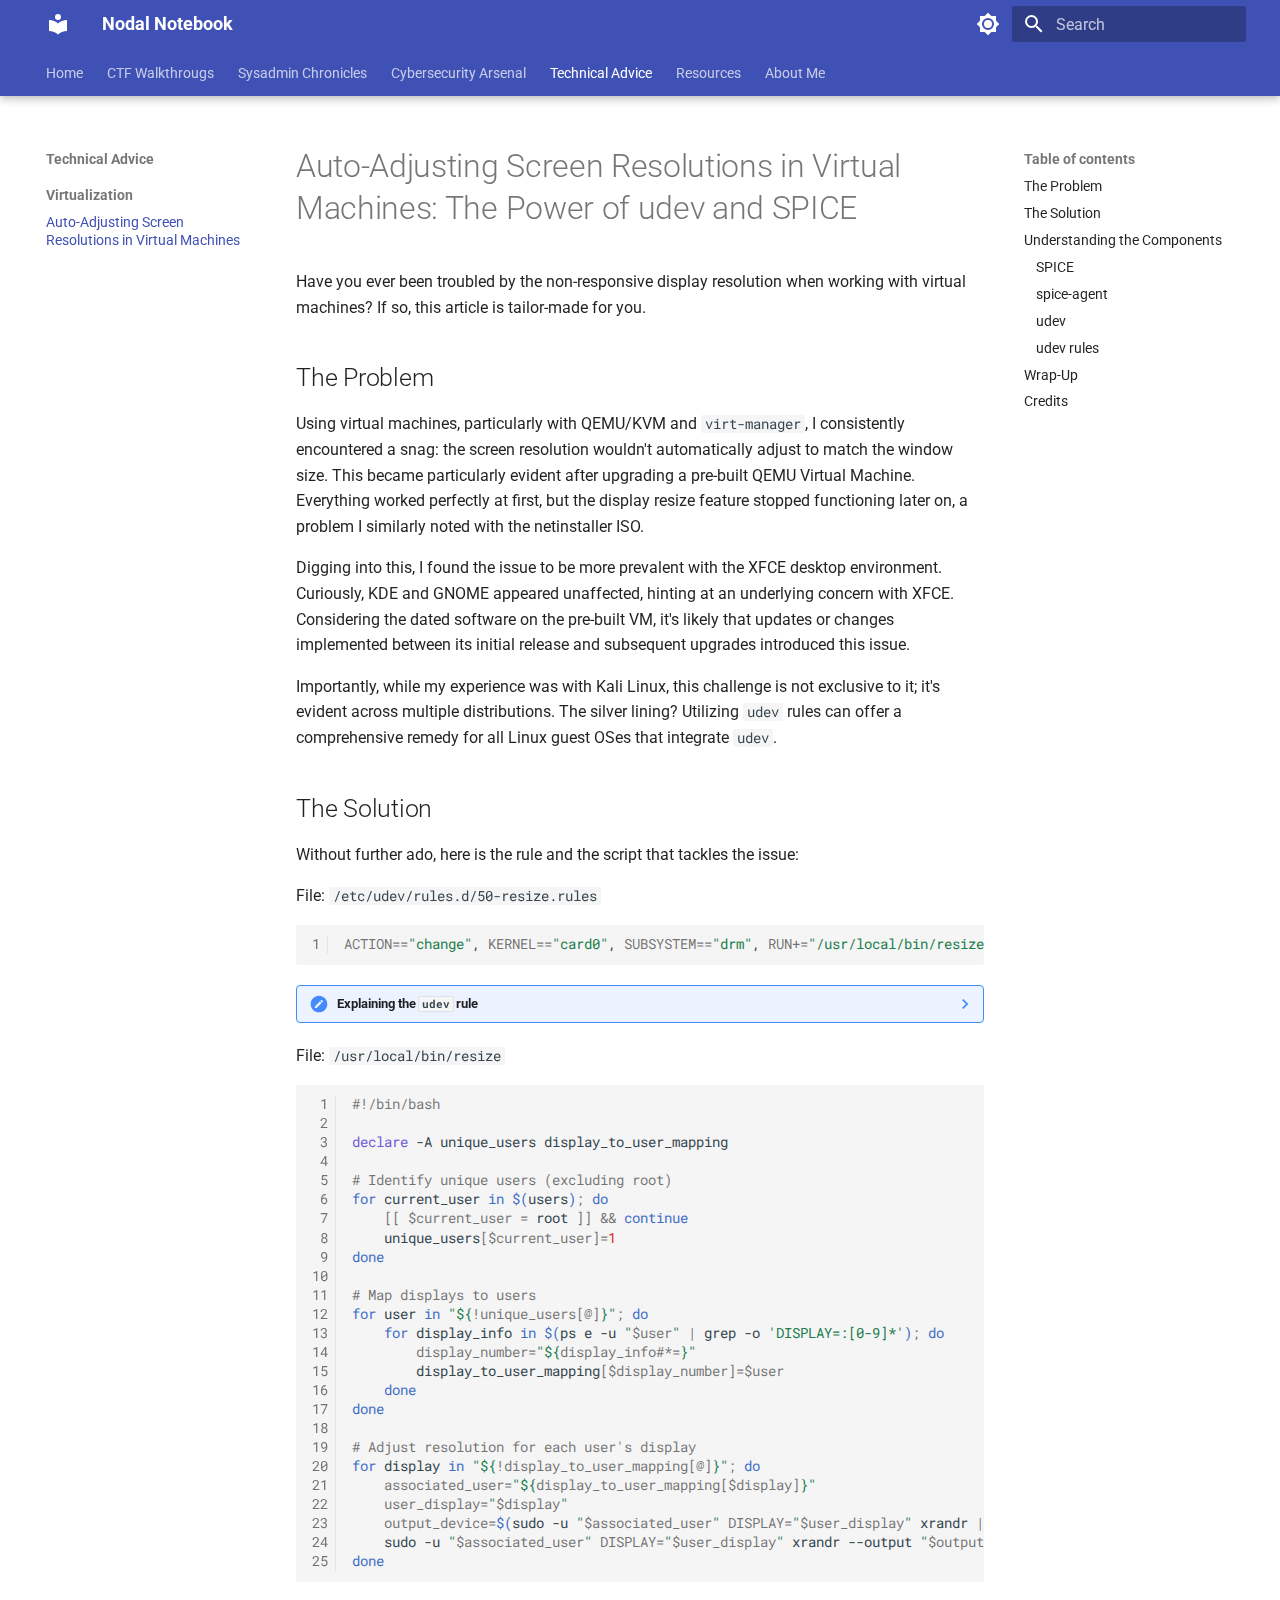
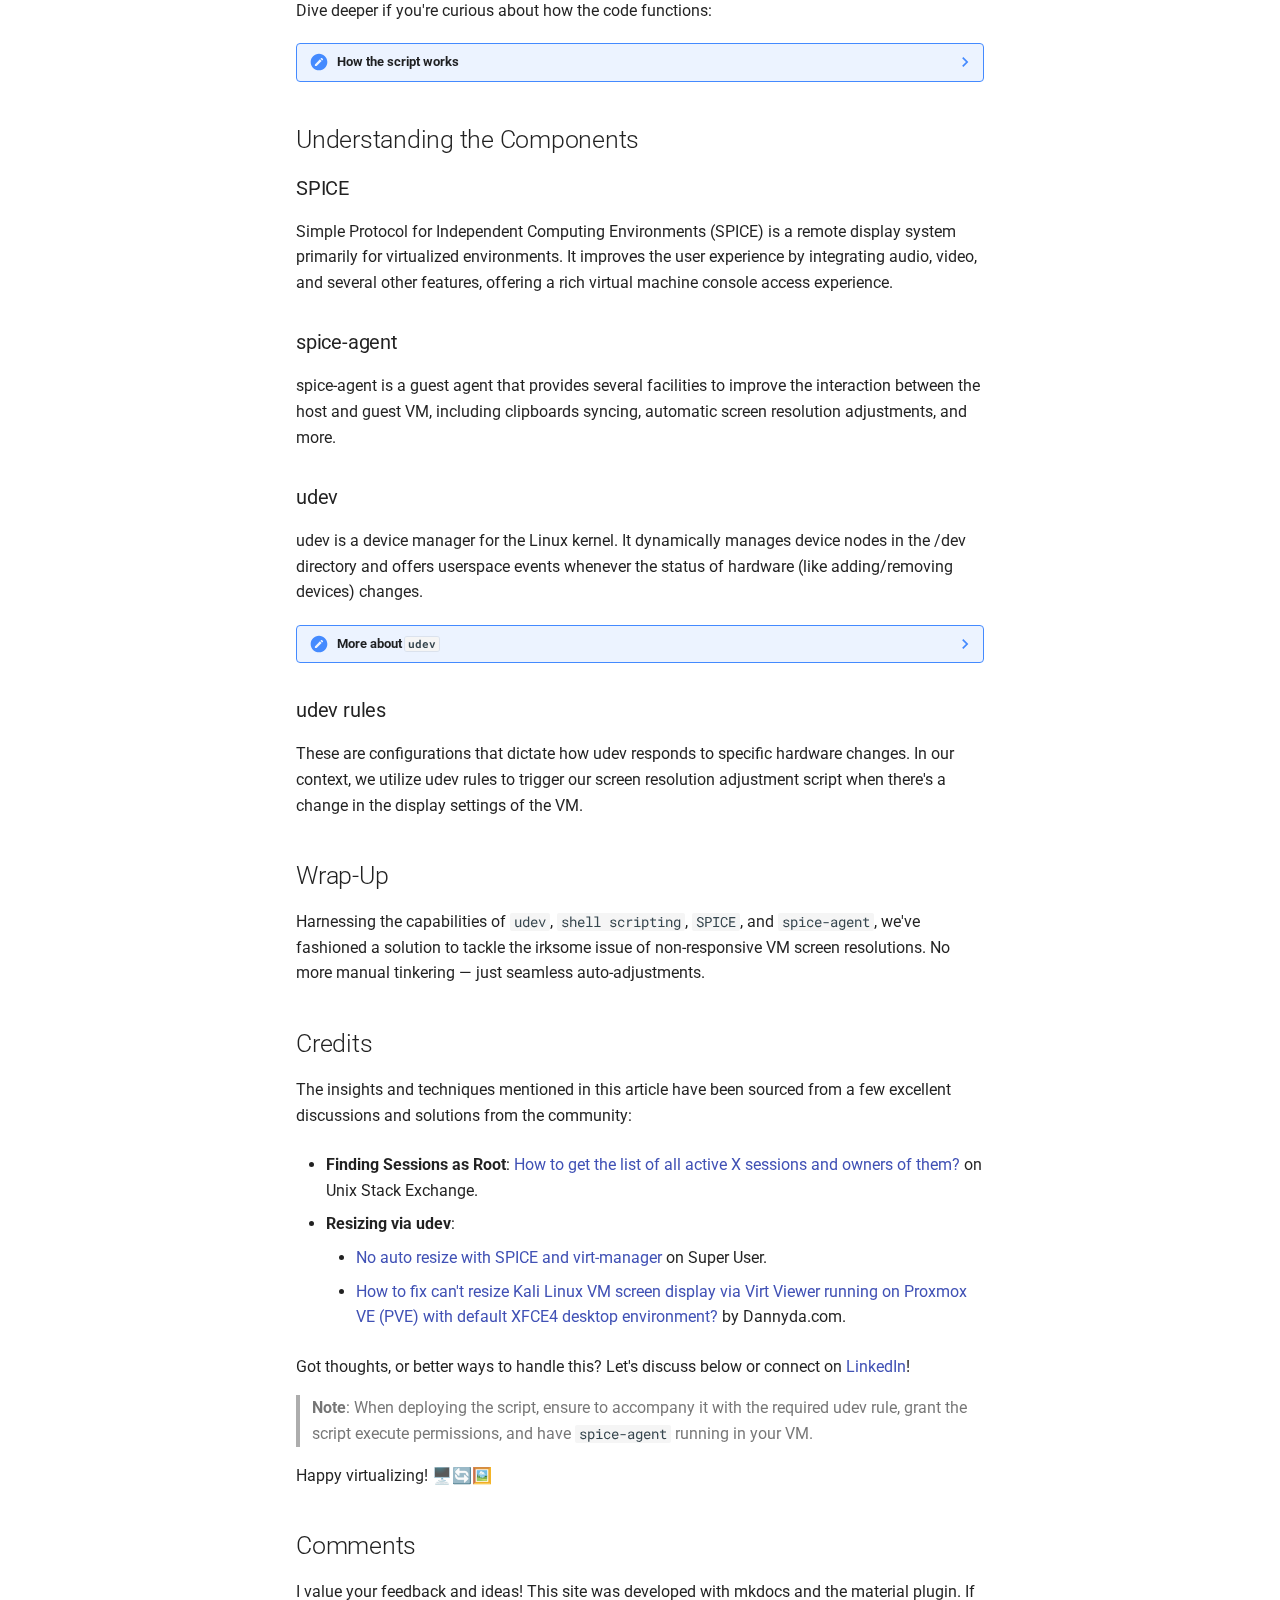
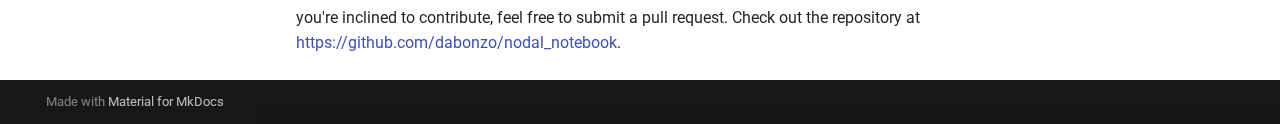
==== technical_advice/auto-adjusting-screen-resolutions-kvm-qemu-udev-spice/index.html @ 7871f683 "Deployed 2d970f9 with MkDocs version: 1.5.2" ====
<!doctype html>
<html lang="en" class="no-js">
  <head>
    
      <meta charset="utf-8">
      <meta name="viewport" content="width=device-width,initial-scale=1">
      
      
      
        <link rel="canonical" href="http://NodalNotebook.aria-network.com/technical_advice/auto-adjusting-screen-resolutions-kvm-qemu-udev-spice/">
      
      
        <link rel="prev" href="../../cybersecurity_arsenal/">
      
      
        <link rel="next" href="../../resources/">
      
      
      <link rel="icon" href="../../assets/images/favicon.png">
      <meta name="generator" content="mkdocs-1.5.2, mkdocs-material-9.3.1">
    
    
      
        <title>Auto-Adjusting Screen Resolutions in Virtual Machines - Nodal Notebook</title>
      
    
    
      <link rel="stylesheet" href="../../assets/stylesheets/main.046329b4.min.css">
      
        
        <link rel="stylesheet" href="../../assets/stylesheets/palette.85d0ee34.min.css">
      
      


    
    
      
    
    
      
        
        
        <link rel="preconnect" href="https://fonts.gstatic.com" crossorigin>
        <link rel="stylesheet" href="https://fonts.googleapis.com/css?family=Roboto:300,300i,400,400i,700,700i%7CRoboto+Mono:400,400i,700,700i&display=fallback">
        <style>:root{--md-text-font:"Roboto";--md-code-font:"Roboto Mono"}</style>
      
    
    
      <link rel="stylesheet" href="../../stylesheets/extra.css">
    
    <script>__md_scope=new URL("../..",location),__md_hash=e=>[...e].reduce((e,_)=>(e<<5)-e+_.charCodeAt(0),0),__md_get=(e,_=localStorage,t=__md_scope)=>JSON.parse(_.getItem(t.pathname+"."+e)),__md_set=(e,_,t=localStorage,a=__md_scope)=>{try{t.setItem(a.pathname+"."+e,JSON.stringify(_))}catch(e){}}</script>
    
      

    
    
    
  </head>
  
  
    
    
      
    
    
    
    
    <body dir="ltr" data-md-color-scheme="default" data-md-color-primary="indigo" data-md-color-accent="indigo">
  
    
    
      <script>var palette=__md_get("__palette");if(palette&&"object"==typeof palette.color)for(var key of Object.keys(palette.color))document.body.setAttribute("data-md-color-"+key,palette.color[key])</script>
    
    <input class="md-toggle" data-md-toggle="drawer" type="checkbox" id="__drawer" autocomplete="off">
    <input class="md-toggle" data-md-toggle="search" type="checkbox" id="__search" autocomplete="off">
    <label class="md-overlay" for="__drawer"></label>
    <div data-md-component="skip">
      
        
        <a href="#auto-adjusting-screen-resolutions-in-virtual-machines-the-power-of-udev-and-spice" class="md-skip">
          Skip to content
        </a>
      
    </div>
    <div data-md-component="announce">
      
    </div>
    
    
      

  

<header class="md-header md-header--shadow md-header--lifted" data-md-component="header">
  <nav class="md-header__inner md-grid" aria-label="Header">
    <a href="../.." title="Nodal Notebook" class="md-header__button md-logo" aria-label="Nodal Notebook" data-md-component="logo">
      
  
  <svg xmlns="http://www.w3.org/2000/svg" viewBox="0 0 24 24"><path d="M12 8a3 3 0 0 0 3-3 3 3 0 0 0-3-3 3 3 0 0 0-3 3 3 3 0 0 0 3 3m0 3.54C9.64 9.35 6.5 8 3 8v11c3.5 0 6.64 1.35 9 3.54 2.36-2.19 5.5-3.54 9-3.54V8c-3.5 0-6.64 1.35-9 3.54Z"/></svg>

    </a>
    <label class="md-header__button md-icon" for="__drawer">
      
      <svg xmlns="http://www.w3.org/2000/svg" viewBox="0 0 24 24"><path d="M3 6h18v2H3V6m0 5h18v2H3v-2m0 5h18v2H3v-2Z"/></svg>
    </label>
    <div class="md-header__title" data-md-component="header-title">
      <div class="md-header__ellipsis">
        <div class="md-header__topic">
          <span class="md-ellipsis">
            Nodal Notebook
          </span>
        </div>
        <div class="md-header__topic" data-md-component="header-topic">
          <span class="md-ellipsis">
            
              Auto-Adjusting Screen Resolutions in Virtual Machines
            
          </span>
        </div>
      </div>
    </div>
    
      
        <form class="md-header__option" data-md-component="palette">
  
    
    
    
    <input class="md-option" data-md-color-media="(prefers-color-scheme: light)" data-md-color-scheme="default" data-md-color-primary="indigo" data-md-color-accent="indigo"  aria-label="Switch to dark mode"  type="radio" name="__palette" id="__palette_1">
    
      <label class="md-header__button md-icon" title="Switch to dark mode" for="__palette_2" hidden>
        <svg xmlns="http://www.w3.org/2000/svg" viewBox="0 0 24 24"><path d="M12 8a4 4 0 0 0-4 4 4 4 0 0 0 4 4 4 4 0 0 0 4-4 4 4 0 0 0-4-4m0 10a6 6 0 0 1-6-6 6 6 0 0 1 6-6 6 6 0 0 1 6 6 6 6 0 0 1-6 6m8-9.31V4h-4.69L12 .69 8.69 4H4v4.69L.69 12 4 15.31V20h4.69L12 23.31 15.31 20H20v-4.69L23.31 12 20 8.69Z"/></svg>
      </label>
    
  
    
    
    
    <input class="md-option" data-md-color-media="(prefers-color-scheme: dark)" data-md-color-scheme="slate" data-md-color-primary="blue-grey" data-md-color-accent="indigo"  aria-label="Switch to light mode"  type="radio" name="__palette" id="__palette_2">
    
      <label class="md-header__button md-icon" title="Switch to light mode" for="__palette_1" hidden>
        <svg xmlns="http://www.w3.org/2000/svg" viewBox="0 0 24 24"><path d="M12 18c-.89 0-1.74-.2-2.5-.55C11.56 16.5 13 14.42 13 12c0-2.42-1.44-4.5-3.5-5.45C10.26 6.2 11.11 6 12 6a6 6 0 0 1 6 6 6 6 0 0 1-6 6m8-9.31V4h-4.69L12 .69 8.69 4H4v4.69L.69 12 4 15.31V20h4.69L12 23.31 15.31 20H20v-4.69L23.31 12 20 8.69Z"/></svg>
      </label>
    
  
</form>
      
    
    
    
      <label class="md-header__button md-icon" for="__search">
        
        <svg xmlns="http://www.w3.org/2000/svg" viewBox="0 0 24 24"><path d="M9.5 3A6.5 6.5 0 0 1 16 9.5c0 1.61-.59 3.09-1.56 4.23l.27.27h.79l5 5-1.5 1.5-5-5v-.79l-.27-.27A6.516 6.516 0 0 1 9.5 16 6.5 6.5 0 0 1 3 9.5 6.5 6.5 0 0 1 9.5 3m0 2C7 5 5 7 5 9.5S7 14 9.5 14 14 12 14 9.5 12 5 9.5 5Z"/></svg>
      </label>
      <div class="md-search" data-md-component="search" role="dialog">
  <label class="md-search__overlay" for="__search"></label>
  <div class="md-search__inner" role="search">
    <form class="md-search__form" name="search">
      <input type="text" class="md-search__input" name="query" aria-label="Search" placeholder="Search" autocapitalize="off" autocorrect="off" autocomplete="off" spellcheck="false" data-md-component="search-query" required>
      <label class="md-search__icon md-icon" for="__search">
        
        <svg xmlns="http://www.w3.org/2000/svg" viewBox="0 0 24 24"><path d="M9.5 3A6.5 6.5 0 0 1 16 9.5c0 1.61-.59 3.09-1.56 4.23l.27.27h.79l5 5-1.5 1.5-5-5v-.79l-.27-.27A6.516 6.516 0 0 1 9.5 16 6.5 6.5 0 0 1 3 9.5 6.5 6.5 0 0 1 9.5 3m0 2C7 5 5 7 5 9.5S7 14 9.5 14 14 12 14 9.5 12 5 9.5 5Z"/></svg>
        
        <svg xmlns="http://www.w3.org/2000/svg" viewBox="0 0 24 24"><path d="M20 11v2H8l5.5 5.5-1.42 1.42L4.16 12l7.92-7.92L13.5 5.5 8 11h12Z"/></svg>
      </label>
      <nav class="md-search__options" aria-label="Search">
        
        <button type="reset" class="md-search__icon md-icon" title="Clear" aria-label="Clear" tabindex="-1">
          
          <svg xmlns="http://www.w3.org/2000/svg" viewBox="0 0 24 24"><path d="M19 6.41 17.59 5 12 10.59 6.41 5 5 6.41 10.59 12 5 17.59 6.41 19 12 13.41 17.59 19 19 17.59 13.41 12 19 6.41Z"/></svg>
        </button>
      </nav>
      
        <div class="md-search__suggest" data-md-component="search-suggest"></div>
      
    </form>
    <div class="md-search__output">
      <div class="md-search__scrollwrap" data-md-scrollfix>
        <div class="md-search-result" data-md-component="search-result">
          <div class="md-search-result__meta">
            Initializing search
          </div>
          <ol class="md-search-result__list" role="presentation"></ol>
        </div>
      </div>
    </div>
  </div>
</div>
    
    
  </nav>
  
    
      
<nav class="md-tabs" aria-label="Tabs" data-md-component="tabs">
  <div class="md-grid">
    <ul class="md-tabs__list">
      
        
  
  
  
    <li class="md-tabs__item">
      <a href="../.." class="md-tabs__link">
        
  
    
  
  Home

      </a>
    </li>
  

      
        
  
  
  
    <li class="md-tabs__item">
      <a href="../../ctf_walkthroughs/" class="md-tabs__link">
        
  
    
  
  CTF Walkthrougs

      </a>
    </li>
  

      
        
  
  
  
    <li class="md-tabs__item">
      <a href="../../sysadmin_chronicles/" class="md-tabs__link">
        
  
    
  
  Sysadmin Chronicles

      </a>
    </li>
  

      
        
  
  
  
    <li class="md-tabs__item">
      <a href="../../cybersecurity_arsenal/" class="md-tabs__link">
        
  
    
  
  Cybersecurity Arsenal

      </a>
    </li>
  

      
        
  
  
    
  
  
    
    
      
  
  
    
  
  
    
    
      <li class="md-tabs__item md-tabs__item--active">
        <a href="./" class="md-tabs__link">
          
  
  Technical Advice

        </a>
      </li>
    
  

    
  

      
        
  
  
  
    <li class="md-tabs__item">
      <a href="../../resources/" class="md-tabs__link">
        
  
    
  
  Resources

      </a>
    </li>
  

      
        
  
  
  
    <li class="md-tabs__item">
      <a href="../../about_me/" class="md-tabs__link">
        
  
    
  
  About Me

      </a>
    </li>
  

      
    </ul>
  </div>
</nav>
    
  
</header>
    
    <div class="md-container" data-md-component="container">
      
      
        
      
      <main class="md-main" data-md-component="main">
        <div class="md-main__inner md-grid">
          
            
              
              <div class="md-sidebar md-sidebar--primary" data-md-component="sidebar" data-md-type="navigation" >
                <div class="md-sidebar__scrollwrap">
                  <div class="md-sidebar__inner">
                    


  


<nav class="md-nav md-nav--primary md-nav--lifted" aria-label="Navigation" data-md-level="0">
  <label class="md-nav__title" for="__drawer">
    <a href="../.." title="Nodal Notebook" class="md-nav__button md-logo" aria-label="Nodal Notebook" data-md-component="logo">
      
  
  <svg xmlns="http://www.w3.org/2000/svg" viewBox="0 0 24 24"><path d="M12 8a3 3 0 0 0 3-3 3 3 0 0 0-3-3 3 3 0 0 0-3 3 3 3 0 0 0 3 3m0 3.54C9.64 9.35 6.5 8 3 8v11c3.5 0 6.64 1.35 9 3.54 2.36-2.19 5.5-3.54 9-3.54V8c-3.5 0-6.64 1.35-9 3.54Z"/></svg>

    </a>
    Nodal Notebook
  </label>
  
  <ul class="md-nav__list" data-md-scrollfix>
    
      
      
  
  
  
    <li class="md-nav__item">
      <a href="../.." class="md-nav__link">
        
  
  <span class="md-ellipsis">
    Home
  </span>
  

      </a>
    </li>
  

    
      
      
  
  
  
    <li class="md-nav__item">
      <a href="../../ctf_walkthroughs/" class="md-nav__link">
        
  
  <span class="md-ellipsis">
    CTF Walkthrougs
  </span>
  

      </a>
    </li>
  

    
      
      
  
  
  
    <li class="md-nav__item">
      <a href="../../sysadmin_chronicles/" class="md-nav__link">
        
  
  <span class="md-ellipsis">
    Sysadmin Chronicles
  </span>
  

      </a>
    </li>
  

    
      
      
  
  
  
    <li class="md-nav__item">
      <a href="../../cybersecurity_arsenal/" class="md-nav__link">
        
  
  <span class="md-ellipsis">
    Cybersecurity Arsenal
  </span>
  

      </a>
    </li>
  

    
      
      
  
  
    
  
  
    
    
    
    <li class="md-nav__item md-nav__item--active md-nav__item--nested">
      
        
        
        
        
        <input class="md-nav__toggle md-toggle " type="checkbox" id="__nav_5" checked>
        
          <label class="md-nav__link" for="__nav_5" id="__nav_5_label" tabindex="0">
            
  
  <span class="md-ellipsis">
    Technical Advice
  </span>
  

            <span class="md-nav__icon md-icon"></span>
          </label>
        
        <nav class="md-nav" data-md-level="1" aria-labelledby="__nav_5_label" aria-expanded="true">
          <label class="md-nav__title" for="__nav_5">
            <span class="md-nav__icon md-icon"></span>
            Technical Advice
          </label>
          <ul class="md-nav__list" data-md-scrollfix>
            
              
                
  
  
    
  
  
    
    
    
      
    
    <li class="md-nav__item md-nav__item--active md-nav__item--section md-nav__item--nested">
      
        
        
        
        
        <input class="md-nav__toggle md-toggle " type="checkbox" id="__nav_5_1" checked>
        
          <label class="md-nav__link" for="__nav_5_1" id="__nav_5_1_label" tabindex="0">
            
  
  <span class="md-ellipsis">
    Virtualization
  </span>
  

            <span class="md-nav__icon md-icon"></span>
          </label>
        
        <nav class="md-nav" data-md-level="2" aria-labelledby="__nav_5_1_label" aria-expanded="true">
          <label class="md-nav__title" for="__nav_5_1">
            <span class="md-nav__icon md-icon"></span>
            Virtualization
          </label>
          <ul class="md-nav__list" data-md-scrollfix>
            
              
                
  
  
    
  
  
    <li class="md-nav__item md-nav__item--active">
      
      <input class="md-nav__toggle md-toggle" type="checkbox" id="__toc">
      
      
        
      
      
        <label class="md-nav__link md-nav__link--active" for="__toc">
          
  
  <span class="md-ellipsis">
    Auto-Adjusting Screen Resolutions in Virtual Machines
  </span>
  

          <span class="md-nav__icon md-icon"></span>
        </label>
      
      <a href="./" class="md-nav__link md-nav__link--active">
        
  
  <span class="md-ellipsis">
    Auto-Adjusting Screen Resolutions in Virtual Machines
  </span>
  

      </a>
      
        

<nav class="md-nav md-nav--secondary" aria-label="Table of contents">
  
  
  
    
  
  
    <label class="md-nav__title" for="__toc">
      <span class="md-nav__icon md-icon"></span>
      Table of contents
    </label>
    <ul class="md-nav__list" data-md-component="toc" data-md-scrollfix>
      
        <li class="md-nav__item">
  <a href="#the-problem" class="md-nav__link">
    The Problem
  </a>
  
</li>
      
        <li class="md-nav__item">
  <a href="#the-solution" class="md-nav__link">
    The Solution
  </a>
  
</li>
      
        <li class="md-nav__item">
  <a href="#understanding-the-components" class="md-nav__link">
    Understanding the Components
  </a>
  
    <nav class="md-nav" aria-label="Understanding the Components">
      <ul class="md-nav__list">
        
          <li class="md-nav__item">
  <a href="#spice" class="md-nav__link">
    SPICE
  </a>
  
</li>
        
          <li class="md-nav__item">
  <a href="#spice-agent" class="md-nav__link">
    spice-agent
  </a>
  
</li>
        
          <li class="md-nav__item">
  <a href="#udev" class="md-nav__link">
    udev
  </a>
  
</li>
        
          <li class="md-nav__item">
  <a href="#udev-rules" class="md-nav__link">
    udev rules
  </a>
  
</li>
        
      </ul>
    </nav>
  
</li>
      
        <li class="md-nav__item">
  <a href="#wrap-up" class="md-nav__link">
    Wrap-Up
  </a>
  
</li>
      
        <li class="md-nav__item">
  <a href="#credits" class="md-nav__link">
    Credits
  </a>
  
</li>
      
    </ul>
  
</nav>
      
    </li>
  

              
            
          </ul>
        </nav>
      
    </li>
  

              
            
          </ul>
        </nav>
      
    </li>
  

    
      
      
  
  
  
    <li class="md-nav__item">
      <a href="../../resources/" class="md-nav__link">
        
  
  <span class="md-ellipsis">
    Resources
  </span>
  

      </a>
    </li>
  

    
      
      
  
  
  
    <li class="md-nav__item">
      <a href="../../about_me/" class="md-nav__link">
        
  
  <span class="md-ellipsis">
    About Me
  </span>
  

      </a>
    </li>
  

    
  </ul>
</nav>
                  </div>
                </div>
              </div>
            
            
              
              <div class="md-sidebar md-sidebar--secondary" data-md-component="sidebar" data-md-type="toc" >
                <div class="md-sidebar__scrollwrap">
                  <div class="md-sidebar__inner">
                    

<nav class="md-nav md-nav--secondary" aria-label="Table of contents">
  
  
  
    
  
  
    <label class="md-nav__title" for="__toc">
      <span class="md-nav__icon md-icon"></span>
      Table of contents
    </label>
    <ul class="md-nav__list" data-md-component="toc" data-md-scrollfix>
      
        <li class="md-nav__item">
  <a href="#the-problem" class="md-nav__link">
    The Problem
  </a>
  
</li>
      
        <li class="md-nav__item">
  <a href="#the-solution" class="md-nav__link">
    The Solution
  </a>
  
</li>
      
        <li class="md-nav__item">
  <a href="#understanding-the-components" class="md-nav__link">
    Understanding the Components
  </a>
  
    <nav class="md-nav" aria-label="Understanding the Components">
      <ul class="md-nav__list">
        
          <li class="md-nav__item">
  <a href="#spice" class="md-nav__link">
    SPICE
  </a>
  
</li>
        
          <li class="md-nav__item">
  <a href="#spice-agent" class="md-nav__link">
    spice-agent
  </a>
  
</li>
        
          <li class="md-nav__item">
  <a href="#udev" class="md-nav__link">
    udev
  </a>
  
</li>
        
          <li class="md-nav__item">
  <a href="#udev-rules" class="md-nav__link">
    udev rules
  </a>
  
</li>
        
      </ul>
    </nav>
  
</li>
      
        <li class="md-nav__item">
  <a href="#wrap-up" class="md-nav__link">
    Wrap-Up
  </a>
  
</li>
      
        <li class="md-nav__item">
  <a href="#credits" class="md-nav__link">
    Credits
  </a>
  
</li>
      
    </ul>
  
</nav>
                  </div>
                </div>
              </div>
            
          
          
            <div class="md-content" data-md-component="content">
              <article class="md-content__inner md-typeset">
                
                  


<h1 id="auto-adjusting-screen-resolutions-in-virtual-machines-the-power-of-udev-and-spice">Auto-Adjusting Screen Resolutions in Virtual Machines: The Power of udev and SPICE</h1>
<p>Have you ever been troubled by the non-responsive display resolution when working with virtual machines? If so, this article is tailor-made for you.</p>
<h2 id="the-problem">The Problem</h2>
<p>Using virtual machines, particularly with QEMU/KVM and <code>virt-manager</code>, I consistently encountered a snag: the screen resolution wouldn't automatically adjust to match the window size. This became particularly evident after upgrading a pre-built QEMU Virtual Machine. Everything worked perfectly at first, but the display resize feature stopped functioning later on, a problem I similarly noted with the netinstaller ISO.</p>
<p>Digging into this, I found the issue to be more prevalent with the XFCE desktop environment. Curiously, KDE and GNOME appeared unaffected, hinting at an underlying concern with XFCE. Considering the dated software on the pre-built VM, it's likely that updates or changes implemented between its initial release and subsequent upgrades introduced this issue.</p>
<p>Importantly, while my experience was with Kali Linux, this challenge is not exclusive to it; it's evident across multiple distributions. The silver lining? Utilizing <code>udev</code> rules can offer a comprehensive remedy for all Linux guest OSes that integrate <code>udev</code>.</p>
<h2 id="the-solution">The Solution</h2>
<p>Without further ado, here is the rule and the script that tackles the issue:</p>
<p>File: <code>/etc/udev/rules.d/50-resize.rules</code></p>
<div class="highlight"><table class="highlighttable"><tr><td class="linenos"><div class="linenodiv"><pre><span></span><span class="normal">1</span></pre></div></td><td class="code"><div><pre><span></span><code><span class="nv">ACTION</span><span class="o">==</span><span class="s2">&quot;change&quot;</span>,<span class="w"> </span><span class="nv">KERNEL</span><span class="o">==</span><span class="s2">&quot;card0&quot;</span>,<span class="w"> </span><span class="nv">SUBSYSTEM</span><span class="o">==</span><span class="s2">&quot;drm&quot;</span>,<span class="w"> </span><span class="nv">RUN</span><span class="o">+=</span><span class="s2">&quot;/usr/local/bin/resize&quot;</span>
</code></pre></div></td></tr></table></div>
<details class="note">
<summary>Explaining the <code>udev</code> rule</summary>
<p>This rule listens for any changes (<code>ACTION=="change"</code>) on the primary graphics card (<code>KERNEL=="card0"</code>) under the <code>drm</code> (Direct Rendering Manager) subsystem. The <code>drm</code> subsystem is responsible for interfacing with GPUs in Linux and handles tasks like rendering graphics and adjusting screen resolutions.</p>
<p>Whenever a change is detected, it triggers (<code>RUN+</code>) our script (<code>/usr/local/bin/resize</code>), which will then adjust the screen resolution of the virtual machine.</p>
</details>
<p>File: <code>/usr/local/bin/resize</code></p>
<div class="highlight"><table class="highlighttable"><tr><td class="linenos"><div class="linenodiv"><pre><span></span><span class="normal"> 1</span>
<span class="normal"> 2</span>
<span class="normal"> 3</span>
<span class="normal"> 4</span>
<span class="normal"> 5</span>
<span class="normal"> 6</span>
<span class="normal"> 7</span>
<span class="normal"> 8</span>
<span class="normal"> 9</span>
<span class="normal">10</span>
<span class="normal">11</span>
<span class="normal">12</span>
<span class="normal">13</span>
<span class="normal">14</span>
<span class="normal">15</span>
<span class="normal">16</span>
<span class="normal">17</span>
<span class="normal">18</span>
<span class="normal">19</span>
<span class="normal">20</span>
<span class="normal">21</span>
<span class="normal">22</span>
<span class="normal">23</span>
<span class="normal">24</span>
<span class="normal">25</span></pre></div></td><td class="code"><div><pre><span></span><code><span class="ch">#!/bin/bash</span>

<span class="nb">declare</span><span class="w"> </span>-A<span class="w"> </span>unique_users<span class="w"> </span>display_to_user_mapping

<span class="c1"># Identify unique users (excluding root)</span>
<span class="k">for</span><span class="w"> </span>current_user<span class="w"> </span><span class="k">in</span><span class="w"> </span><span class="k">$(</span>users<span class="k">)</span><span class="p">;</span><span class="w"> </span><span class="k">do</span>
<span class="w">    </span><span class="o">[[</span><span class="w"> </span><span class="nv">$current_user</span><span class="w"> </span><span class="o">=</span><span class="w"> </span>root<span class="w"> </span><span class="o">]]</span><span class="w"> </span><span class="o">&amp;&amp;</span><span class="w"> </span><span class="k">continue</span>
<span class="w">    </span>unique_users<span class="o">[</span><span class="nv">$current_user</span><span class="o">]=</span><span class="m">1</span>
<span class="k">done</span>

<span class="c1"># Map displays to users</span>
<span class="k">for</span><span class="w"> </span>user<span class="w"> </span><span class="k">in</span><span class="w"> </span><span class="s2">&quot;</span><span class="si">${</span><span class="p">!unique_users[@]</span><span class="si">}</span><span class="s2">&quot;</span><span class="p">;</span><span class="w"> </span><span class="k">do</span>
<span class="w">    </span><span class="k">for</span><span class="w"> </span>display_info<span class="w"> </span><span class="k">in</span><span class="w"> </span><span class="k">$(</span>ps<span class="w"> </span>e<span class="w"> </span>-u<span class="w"> </span><span class="s2">&quot;</span><span class="nv">$user</span><span class="s2">&quot;</span><span class="w"> </span><span class="p">|</span><span class="w"> </span>grep<span class="w"> </span>-o<span class="w"> </span><span class="s1">&#39;DISPLAY=:[0-9]*&#39;</span><span class="k">)</span><span class="p">;</span><span class="w"> </span><span class="k">do</span>
<span class="w">        </span><span class="nv">display_number</span><span class="o">=</span><span class="s2">&quot;</span><span class="si">${</span><span class="nv">display_info</span><span class="p">#*=</span><span class="si">}</span><span class="s2">&quot;</span>
<span class="w">        </span>display_to_user_mapping<span class="o">[</span><span class="nv">$display_number</span><span class="o">]=</span><span class="nv">$user</span>
<span class="w">    </span><span class="k">done</span>
<span class="k">done</span>

<span class="c1"># Adjust resolution for each user&#39;s display</span>
<span class="k">for</span><span class="w"> </span>display<span class="w"> </span><span class="k">in</span><span class="w"> </span><span class="s2">&quot;</span><span class="si">${</span><span class="p">!display_to_user_mapping[@]</span><span class="si">}</span><span class="s2">&quot;</span><span class="p">;</span><span class="w"> </span><span class="k">do</span>
<span class="w">    </span><span class="nv">associated_user</span><span class="o">=</span><span class="s2">&quot;</span><span class="si">${</span><span class="nv">display_to_user_mapping</span><span class="p">[</span><span class="nv">$display</span><span class="p">]</span><span class="si">}</span><span class="s2">&quot;</span>
<span class="w">    </span><span class="nv">user_display</span><span class="o">=</span><span class="s2">&quot;</span><span class="nv">$display</span><span class="s2">&quot;</span>
<span class="w">    </span><span class="nv">output_device</span><span class="o">=</span><span class="k">$(</span>sudo<span class="w"> </span>-u<span class="w"> </span><span class="s2">&quot;</span><span class="nv">$associated_user</span><span class="s2">&quot;</span><span class="w"> </span><span class="nv">DISPLAY</span><span class="o">=</span><span class="s2">&quot;</span><span class="nv">$user_display</span><span class="s2">&quot;</span><span class="w"> </span>xrandr<span class="w"> </span><span class="p">|</span><span class="w"> </span>awk<span class="w"> </span><span class="s1">&#39;/ connected/{print $1; exit;}&#39;</span><span class="k">)</span>
<span class="w">    </span>sudo<span class="w"> </span>-u<span class="w"> </span><span class="s2">&quot;</span><span class="nv">$associated_user</span><span class="s2">&quot;</span><span class="w"> </span><span class="nv">DISPLAY</span><span class="o">=</span><span class="s2">&quot;</span><span class="nv">$user_display</span><span class="s2">&quot;</span><span class="w"> </span>xrandr<span class="w"> </span>--output<span class="w"> </span><span class="s2">&quot;</span><span class="nv">$output_device</span><span class="s2">&quot;</span><span class="w"> </span>--auto
<span class="k">done</span>
</code></pre></div></td></tr></table></div>
<p>Dive deeper if you're curious about how the code functions:</p>
<details class="note">
<summary>How the script works</summary>
<p><strong>Explanation</strong>:</p>
<ul>
<li>
<p><strong>User Identification</strong>: The script begins by identifying all the users currently logged in, making a list of unique users. Notably, the <code>root</code> user is excluded. This is because in Linux environments, the <code>root</code> user typically does not run graphical sessions; it's generally considered insecure to do so. Hence, there's no screen to resize for the <code>root</code> user.</p>
</li>
<li>
<p><strong>Display Mapping</strong>: Once the users are identified, the script maps the display environment variable (<code>DISPLAY</code>) to each user. This is crucial because in Linux, graphical sessions are linked with a <code>DISPLAY</code> value, which essentially indicates which screen or monitor the graphical output is being sent to.</p>
</li>
<li>
<p><strong>Resolution Adjustment</strong>: With the user-to-display map in hand, the script then cycles through each display, determines its output device (like HDMI-1 or eDP-1) using the <code>xrandr</code> tool, and finally resizes the display to fit automatically using the <code>--auto</code> flag.</p>
</li>
</ul>
<p><strong>In a Nutshell</strong>: The script automates what can be a manual and cumbersome process: ensuring your virtual machine's display dynamically adjusts to your window size, providing an uninterrupted user experience. By excluding <code>root</code>, it also ensures the security principle of minimizing potential attack surfaces is maintained.
By pairing the above script with the simple udev rule, we can automatically adjust the display resolution whenever there's a change in the VM window size. Now, let's dive deeper.</p>
</details>
<h2 id="understanding-the-components">Understanding the Components</h2>
<h3 id="spice">SPICE</h3>
<p>Simple Protocol for Independent Computing Environments (SPICE) is a remote display system primarily for virtualized environments. It improves the user experience by integrating audio, video, and several other features, offering a rich virtual machine console access experience.</p>
<h3 id="spice-agent">spice-agent</h3>
<p>spice-agent is a guest agent that provides several facilities to improve the interaction between the host and guest VM, including clipboards syncing, automatic screen resolution adjustments, and more.</p>
<h3 id="udev">udev</h3>
<p>udev is a device manager for the Linux kernel. It dynamically manages device nodes in the /dev directory and offers userspace events whenever the status of hardware (like adding/removing devices) changes.</p>
<details class="note">
<summary>More about <code>udev</code></summary>
<p><code>udev</code> is widely used in the Linux ecosystem. It has become the de facto standard for device detection and management in modern Linux distributions. Here's why it's prevalent:</p>
<ol>
<li>
<p><strong>Unified Device Management:</strong> Before <code>udev</code>, device node handling in the <code>/dev</code> directory was static. As Linux systems became more dynamic, especially with the proliferation of USB devices and other hot-pluggable hardware, a more flexible system was required. <code>udev</code> fills this need by providing dynamic device node creation and management.</p>
</li>
<li>
<p><strong>Part of <code>systemd</code>:</strong> In many modern Linux distributions, <code>udev</code> functionality has been merged into <code>systemd</code> as <code>systemd-udevd</code>. <code>systemd</code> itself is a widely adopted init system and service manager for Linux. This integration further solidified <code>udev</code>'s position in the Linux ecosystem.</p>
</li>
<li>
<p><strong>Configurability:</strong> <code>udev</code> allows administrators and developers to write rules specific to their needs. This level of customizability is beneficial for various applications, ranging from desktops to servers to embedded systems.</p>
</li>
<li>
<p><strong>Consistent Device Naming:</strong> <code>udev</code> provides persistent device naming, ensuring that devices get consistent names across reboots. This feature is essential for administrators and users, ensuring, for example, that storage devices always get mounted at the expected locations.</p>
</li>
<li>
<p><strong>Hotplug Support:</strong> Modern computers frequently have devices added or removed while the system is running (think USB devices, SD cards, etc.). <code>udev</code> supports such hotplug scenarios, ensuring the system reacts appropriately when devices are plugged or unplugged.</p>
</li>
<li>
<p><strong>Compatibility:</strong> While <code>udev</code> provides advanced features and configurability, it's designed to be backward compatible. This means even systems or setups that depended on the older, static <code>/dev</code> approach can still function under <code>udev</code>.</p>
</li>
</ol>
<p>Given its importance and the functionalities it offers, <code>udev</code> is a critical component in nearly all major Linux distributions today. Whether you're on a desktop Linux distribution like Ubuntu, Fedora, or Debian, or server distributions like CentOS or RHEL, or even embedded systems, <code>udev</code> (or its functionalities as part of <code>systemd-udevd</code>) plays a vital role in device management.</p>
</details>
<h3 id="udev-rules">udev rules</h3>
<p>These are configurations that dictate how udev responds to specific hardware changes. In our context, we utilize udev rules to trigger our screen resolution adjustment script when there's a change in the display settings of the VM.</p>
<h2 id="wrap-up">Wrap-Up</h2>
<p>Harnessing the capabilities of <code>udev</code>, <code>shell scripting</code>, <code>SPICE</code>, and <code>spice-agent</code>, we've fashioned a solution to tackle the irksome issue of non-responsive VM screen resolutions. No more manual tinkering — just seamless auto-adjustments.</p>
<h2 id="credits">Credits</h2>
<p>The insights and techniques mentioned in this article have been sourced from a few excellent discussions and solutions from the community:</p>
<ul>
<li>
<p><strong>Finding Sessions as Root</strong>: <a href="https://unix.stackexchange.com/questions/117083/how-to-get-the-list-of-all-active-x-sessions-and-owners-of-them">How to get the list of all active X sessions and owners of them?</a> on Unix Stack Exchange.</p>
</li>
<li>
<p><strong>Resizing via udev</strong>:</p>
<ul>
<li><a href="https://superuser.com/questions/1183834/no-auto-resize-with-spice-and-virt-manager">No auto resize with SPICE and virt-manager</a> on Super User.</li>
<li><a href="https://dannyda.com/2020/10/22/how-to-fix-cant-resize-kali-linux-vm-screen-display-via-virt-viewer-running-on-proxmox-ve-pve-with-default-xfce4-desktop-environment/#1-Via-Command-directly-(Resize-Manually)">How to fix can't resize Kali Linux VM screen display via Virt Viewer running on Proxmox VE (PVE) with default XFCE4 desktop environment?</a> by Dannyda.com.</li>
</ul>
</li>
</ul>
<p>Got thoughts, or better ways to handle this? Let's discuss below or connect on <a href="https://www.linkedin.com/in/dani-speh-7221b9220/">LinkedIn</a>!</p>
<blockquote>
<p><strong>Note</strong>: When deploying the script, ensure to accompany it with the required udev rule, grant the script execute permissions, and have <code>spice-agent</code> running in your VM.</p>
</blockquote>
<p>Happy virtualizing! 🖥️🔄🖼️</p>





  <h2 id="__comments">Comments</h2>
I value your feedback and ideas! This site was developed with mkdocs and the material plugin. If you're inclined to contribute, feel free to submit a pull request. Check out the repository at <a href="https://github.com/dabonzo/nodal_notebook">https://github.com/dabonzo/nodal_notebook</a>.
  <!-- Insert generated snippet here -->
  <script src="https://giscus.app/client.js"
        data-repo="dabonzo/nodal_notebook"
        data-repo-id="R_kgDOKXd1qQ"
        data-category="General"
        data-category-id="DIC_kwDOKXd1qc4CZlaQ"
        data-mapping="pathname"
        data-strict="0"
        data-reactions-enabled="1"
        data-emit-metadata="0"
        data-input-position="top"
        data-theme="preferred_color_scheme"
        data-lang="en"
        crossorigin="anonymous"
        async>
</script>

  <!-- Synchronize Giscus theme with palette -->
  <script>
    var giscus = document.querySelector("script[src*=giscus]")

    // Set palette on initial load
    var palette = __md_get("__palette")
    if (palette && typeof palette.color === "object") {
      var theme = palette.color.scheme === "slate"
        ? "transparent_dark"
        : "light"

      // Instruct Giscus to set theme
      giscus.setAttribute("data-theme", theme)
    }

    // Register event handlers after documented loaded
    document.addEventListener("DOMContentLoaded", function() {
      var ref = document.querySelector("[data-md-component=palette]")
      ref.addEventListener("change", function() {
        var palette = __md_get("__palette")
        if (palette && typeof palette.color === "object") {
          var theme = palette.color.scheme === "slate"
            ? "transparent_dark"
            : "light"

          // Instruct Giscus to change theme
          var frame = document.querySelector(".giscus-frame")
          frame.contentWindow.postMessage(
            { giscus: { setConfig: { theme } } },
            "https://giscus.app"
          )
        }
      })
    })
  </script>

                
              </article>
            </div>
          
          
        </div>
        
          <button type="button" class="md-top md-icon" data-md-component="top" hidden>
            
            <svg xmlns="http://www.w3.org/2000/svg" viewBox="0 0 24 24"><path d="M13 20h-2V8l-5.5 5.5-1.42-1.42L12 4.16l7.92 7.92-1.42 1.42L13 8v12Z"/></svg>
            Back to top
          </button>
        
      </main>
      
        <footer class="md-footer">
  
  <div class="md-footer-meta md-typeset">
    <div class="md-footer-meta__inner md-grid">
      <div class="md-copyright">
  
  
    Made with
    <a href="https://squidfunk.github.io/mkdocs-material/" target="_blank" rel="noopener">
      Material for MkDocs
    </a>
  
</div>
      
    </div>
  </div>
</footer>
      
    </div>
    <div class="md-dialog" data-md-component="dialog">
      <div class="md-dialog__inner md-typeset"></div>
    </div>
    
    <script id="__config" type="application/json">{"base": "../..", "features": ["navigation.tabs", "navigation.tabs.sticky", "search.suggest", "navigation.sections", "navigation.top", "content.code.annotate"], "search": "../../assets/javascripts/workers/search.dfff1995.min.js", "translations": {"clipboard.copied": "Copied to clipboard", "clipboard.copy": "Copy to clipboard", "search.result.more.one": "1 more on this page", "search.result.more.other": "# more on this page", "search.result.none": "No matching documents", "search.result.one": "1 matching document", "search.result.other": "# matching documents", "search.result.placeholder": "Type to start searching", "search.result.term.missing": "Missing", "select.version": "Select version"}}</script>
    
    
      <script src="../../assets/javascripts/bundle.dff1b7c8.min.js"></script>
      
    
  </body>
</html>
---- assets/stylesheets/main.046329b4.min.css ----
@charset "UTF-8";html{-webkit-text-size-adjust:none;-moz-text-size-adjust:none;text-size-adjust:none;box-sizing:border-box}*,:after,:before{box-sizing:inherit}@media (prefers-reduced-motion){*,:after,:before{transition:none!important}}body{margin:0}a,button,input,label{-webkit-tap-highlight-color:transparent}a{color:inherit;text-decoration:none}hr{border:0;box-sizing:initial;display:block;height:.05rem;overflow:visible;padding:0}small{font-size:80%}sub,sup{line-height:1em}img{border-style:none}table{border-collapse:initial;border-spacing:0}td,th{font-weight:400;vertical-align:top}button{background:#0000;border:0;font-family:inherit;font-size:inherit;margin:0;padding:0}input{border:0;outline:none}:root{--md-primary-fg-color:#4051b5;--md-primary-fg-color--light:#5d6cc0;--md-primary-fg-color--dark:#303fa1;--md-primary-bg-color:#fff;--md-primary-bg-color--light:#ffffffb3;--md-accent-fg-color:#526cfe;--md-accent-fg-color--transparent:#526cfe1a;--md-accent-bg-color:#fff;--md-accent-bg-color--light:#ffffffb3}[data-md-color-scheme=default]{color-scheme:light}[data-md-color-scheme=default] img[src$="#gh-dark-mode-only"],[data-md-color-scheme=default] img[src$="#only-dark"]{display:none}:root,[data-md-color-scheme=default]{--md-default-fg-color:#000000de;--md-default-fg-color--light:#0000008a;--md-default-fg-color--lighter:#00000052;--md-default-fg-color--lightest:#00000012;--md-default-bg-color:#fff;--md-default-bg-color--light:#ffffffb3;--md-default-bg-color--lighter:#ffffff4d;--md-default-bg-color--lightest:#ffffff1f;--md-code-fg-color:#36464e;--md-code-bg-color:#f5f5f5;--md-code-hl-color:#ffff0080;--md-code-hl-number-color:#d52a2a;--md-code-hl-special-color:#db1457;--md-code-hl-function-color:#a846b9;--md-code-hl-constant-color:#6e59d9;--md-code-hl-keyword-color:#3f6ec6;--md-code-hl-string-color:#1c7d4d;--md-code-hl-name-color:var(--md-code-fg-color);--md-code-hl-operator-color:var(--md-default-fg-color--light);--md-code-hl-punctuation-color:var(--md-default-fg-color--light);--md-code-hl-comment-color:var(--md-default-fg-color--light);--md-code-hl-generic-color:var(--md-default-fg-color--light);--md-code-hl-variable-color:var(--md-default-fg-color--light);--md-typeset-color:var(--md-default-fg-color);--md-typeset-a-color:var(--md-primary-fg-color);--md-typeset-mark-color:#ffff0080;--md-typeset-del-color:#f5503d26;--md-typeset-ins-color:#0bd57026;--md-typeset-kbd-color:#fafafa;--md-typeset-kbd-accent-color:#fff;--md-typeset-kbd-border-color:#b8b8b8;--md-typeset-table-color:#0000001f;--md-typeset-table-color--light:rgba(0,0,0,.035);--md-admonition-fg-color:var(--md-default-fg-color);--md-admonition-bg-color:var(--md-default-bg-color);--md-warning-fg-color:#000000de;--md-warning-bg-color:#ff9;--md-footer-fg-color:#fff;--md-footer-fg-color--light:#ffffffb3;--md-footer-fg-color--lighter:#ffffff73;--md-footer-bg-color:#000000de;--md-footer-bg-color--dark:#00000052;--md-shadow-z1:0 0.2rem 0.5rem #0000000d,0 0 0.05rem #0000001a;--md-shadow-z2:0 0.2rem 0.5rem #0000001a,0 0 0.05rem #00000040;--md-shadow-z3:0 0.2rem 0.5rem #0003,0 0 0.05rem #00000059}.md-icon svg{fill:currentcolor;display:block;height:1.2rem;width:1.2rem}body{-webkit-font-smoothing:antialiased;-moz-osx-font-smoothing:grayscale;--md-text-font-family:var(--md-text-font,_),-apple-system,BlinkMacSystemFont,Helvetica,Arial,sans-serif;--md-code-font-family:var(--md-code-font,_),SFMono-Regular,Consolas,Menlo,monospace}aside,body,input{font-feature-settings:"kern","liga";color:var(--md-typeset-color);font-family:var(--md-text-font-family)}code,kbd,pre{font-feature-settings:"kern";font-family:var(--md-code-font-family)}:root{--md-typeset-table-sort-icon:url('data:image/svg+xml;charset=utf-8,<svg xmlns="http://www.w3.org/2000/svg" viewBox="0 0 24 24"><path d="m18 21-4-4h3V7h-3l4-4 4 4h-3v10h3M2 19v-2h10v2M2 13v-2h7v2M2 7V5h4v2H2Z"/></svg>');--md-typeset-table-sort-icon--asc:url('data:image/svg+xml;charset=utf-8,<svg xmlns="http://www.w3.org/2000/svg" viewBox="0 0 24 24"><path d="M19 17h3l-4 4-4-4h3V3h2M2 17h10v2H2M6 5v2H2V5m0 6h7v2H2v-2Z"/></svg>');--md-typeset-table-sort-icon--desc:url('data:image/svg+xml;charset=utf-8,<svg xmlns="http://www.w3.org/2000/svg" viewBox="0 0 24 24"><path d="M19 7h3l-4-4-4 4h3v14h2M2 17h10v2H2M6 5v2H2V5m0 6h7v2H2v-2Z"/></svg>')}.md-typeset{-webkit-print-color-adjust:exact;color-adjust:exact;font-size:.8rem;line-height:1.6}@media print{.md-typeset{font-size:.68rem}}.md-typeset blockquote,.md-typeset dl,.md-typeset figure,.md-typeset ol,.md-typeset pre,.md-typeset ul{margin-bottom:1em;margin-top:1em}.md-typeset h1{color:var(--md-default-fg-color--light);font-size:2em;line-height:1.3;margin:0 0 1.25em}.md-typeset h1,.md-typeset h2{font-weight:300;letter-spacing:-.01em}.md-typeset h2{font-size:1.5625em;line-height:1.4;margin:1.6em 0 .64em}.md-typeset h3{font-size:1.25em;font-weight:400;letter-spacing:-.01em;line-height:1.5;margin:1.6em 0 .8em}.md-typeset h2+h3{margin-top:.8em}.md-typeset h4{font-weight:700;letter-spacing:-.01em;margin:1em 0}.md-typeset h5,.md-typeset h6{color:var(--md-default-fg-color--light);font-size:.8em;font-weight:700;letter-spacing:-.01em;margin:1.25em 0}.md-typeset h5{text-transform:uppercase}.md-typeset hr{border-bottom:.05rem solid var(--md-default-fg-color--lightest);display:flow-root;margin:1.5em 0}.md-typeset a{color:var(--md-typeset-a-color);word-break:break-word}.md-typeset a,.md-typeset a:before{transition:color 125ms}.md-typeset a:focus,.md-typeset a:hover{color:var(--md-accent-fg-color)}.md-typeset a:focus code,.md-typeset a:hover code{background-color:var(--md-accent-fg-color--transparent)}.md-typeset a code{color:currentcolor;transition:background-color 125ms}.md-typeset a.focus-visible{outline-color:var(--md-accent-fg-color);outline-offset:.2rem}.md-typeset code,.md-typeset kbd,.md-typeset pre{color:var(--md-code-fg-color);direction:ltr;font-variant-ligatures:none}@media print{.md-typeset code,.md-typeset kbd,.md-typeset pre{white-space:pre-wrap}}.md-typeset code{background-color:var(--md-code-bg-color);border-radius:.1rem;-webkit-box-decoration-break:clone;box-decoration-break:clone;font-size:.85em;padding:0 .2941176471em;word-break:break-word}.md-typeset code:not(.focus-visible){-webkit-tap-highlight-color:transparent;outline:none}.md-typeset pre{display:flow-root;line-height:1.4;position:relative}.md-typeset pre>code{-webkit-box-decoration-break:slice;box-decoration-break:slice;box-shadow:none;display:block;margin:0;outline-color:var(--md-accent-fg-color);overflow:auto;padding:.7720588235em 1.1764705882em;scrollbar-color:var(--md-default-fg-color--lighter) #0000;scrollbar-width:thin;touch-action:auto;word-break:normal}.md-typeset pre>code:hover{scrollbar-color:var(--md-accent-fg-color) #0000}.md-typeset pre>code::-webkit-scrollbar{height:.2rem;width:.2rem}.md-typeset pre>code::-webkit-scrollbar-thumb{background-color:var(--md-default-fg-color--lighter)}.md-typeset pre>code::-webkit-scrollbar-thumb:hover{background-color:var(--md-accent-fg-color)}.md-typeset kbd{background-color:var(--md-typeset-kbd-color);border-radius:.1rem;box-shadow:0 .1rem 0 .05rem var(--md-typeset-kbd-border-color),0 .1rem 0 var(--md-typeset-kbd-border-color),0 -.1rem .2rem var(--md-typeset-kbd-accent-color) inset;color:var(--md-default-fg-color);display:inline-block;font-size:.75em;padding:0 .6666666667em;vertical-align:text-top;word-break:break-word}.md-typeset mark{background-color:var(--md-typeset-mark-color);-webkit-box-decoration-break:clone;box-decoration-break:clone;color:inherit;word-break:break-word}.md-typeset abbr{border-bottom:.05rem dotted var(--md-default-fg-color--light);cursor:help;text-decoration:none}@media (hover:none){.md-typeset abbr[title]:focus:after,.md-typeset abbr[title]:hover:after{background-color:var(--md-default-fg-color);border-radius:.1rem;box-shadow:var(--md-shadow-z3);color:var(--md-default-bg-color);content:attr(title);font-size:.7rem;left:.8rem;margin-top:2em;padding:.2rem .3rem;position:absolute;right:.8rem}}.md-typeset small{opacity:.75}[dir=ltr] .md-typeset sub,[dir=ltr] .md-typeset sup{margin-left:.078125em}[dir=rtl] .md-typeset sub,[dir=rtl] .md-typeset sup{margin-right:.078125em}[dir=ltr] .md-typeset blockquote{padding-left:.6rem}[dir=rtl] .md-typeset blockquote{padding-right:.6rem}[dir=ltr] .md-typeset blockquote{border-left:.2rem solid var(--md-default-fg-color--lighter)}[dir=rtl] .md-typeset blockquote{border-right:.2rem solid var(--md-default-fg-color--lighter)}.md-typeset blockquote{color:var(--md-default-fg-color--light);margin-left:0;margin-right:0}.md-typeset ul{list-style-type:disc}[dir=ltr] .md-typeset ol,[dir=ltr] .md-typeset ul{margin-left:.625em}[dir=rtl] .md-typeset ol,[dir=rtl] .md-typeset ul{margin-right:.625em}.md-typeset ol,.md-typeset ul{padding:0}.md-typeset ol:not([hidden]),.md-typeset ul:not([hidden]){display:flow-root}.md-typeset ol ol,.md-typeset ul ol{list-style-type:lower-alpha}.md-typeset ol ol ol,.md-typeset ul ol ol{list-style-type:lower-roman}[dir=ltr] .md-typeset ol li,[dir=ltr] .md-typeset ul li{margin-left:1.25em}[dir=rtl] .md-typeset ol li,[dir=rtl] .md-typeset ul li{margin-right:1.25em}.md-typeset ol li,.md-typeset ul li{margin-bottom:.5em}.md-typeset ol li blockquote,.md-typeset ol li p,.md-typeset ul li blockquote,.md-typeset ul li p{margin:.5em 0}.md-typeset ol li:last-child,.md-typeset ul li:last-child{margin-bottom:0}[dir=ltr] .md-typeset ol li ol,[dir=ltr] .md-typeset ol li ul,[dir=ltr] .md-typeset ul li ol,[dir=ltr] .md-typeset ul li ul{margin-left:.625em}[dir=rtl] .md-typeset ol li ol,[dir=rtl] .md-typeset ol li ul,[dir=rtl] .md-typeset ul li ol,[dir=rtl] .md-typeset ul li ul{margin-right:.625em}.md-typeset ol li ol,.md-typeset ol li ul,.md-typeset ul li ol,.md-typeset ul li ul{margin-bottom:.5em;margin-top:.5em}[dir=ltr] .md-typeset dd{margin-left:1.875em}[dir=rtl] .md-typeset dd{margin-right:1.875em}.md-typeset dd{margin-bottom:1.5em;margin-top:1em}.md-typeset img,.md-typeset svg,.md-typeset video{height:auto;max-width:100%}.md-typeset img[align=left]{margin:1em 1em 1em 0}.md-typeset img[align=right]{margin:1em 0 1em 1em}.md-typeset img[align]:only-child{margin-top:0}.md-typeset figure{display:flow-root;margin:1em auto;max-width:100%;text-align:center;width:-webkit-fit-content;width:-moz-fit-content;width:fit-content}.md-typeset figure img{display:block}.md-typeset figcaption{font-style:italic;margin:1em auto;max-width:24rem}.md-typeset iframe{max-width:100%}.md-typeset table:not([class]){background-color:var(--md-default-bg-color);border:.05rem solid var(--md-typeset-table-color);border-radius:.1rem;display:inline-block;font-size:.64rem;max-width:100%;overflow:auto;touch-action:auto}@media print{.md-typeset table:not([class]){display:table}}.md-typeset table:not([class])+*{margin-top:1.5em}.md-typeset table:not([class]) td>:first-child,.md-typeset table:not([class]) th>:first-child{margin-top:0}.md-typeset table:not([class]) td>:last-child,.md-typeset table:not([class]) th>:last-child{margin-bottom:0}.md-typeset table:not([class]) td:not([align]),.md-typeset table:not([class]) th:not([align]){text-align:left}[dir=rtl] .md-typeset table:not([class]) td:not([align]),[dir=rtl] .md-typeset table:not([class]) th:not([align]){text-align:right}.md-typeset table:not([class]) th{font-weight:700;min-width:5rem;padding:.9375em 1.25em;vertical-align:top}.md-typeset table:not([class]) td{border-top:.05rem solid var(--md-typeset-table-color);padding:.9375em 1.25em;vertical-align:top}.md-typeset table:not([class]) tbody tr{transition:background-color 125ms}.md-typeset table:not([class]) tbody tr:hover{background-color:var(--md-typeset-table-color--light);box-shadow:0 .05rem 0 var(--md-default-bg-color) inset}.md-typeset table:not([class]) a{word-break:normal}.md-typeset table th[role=columnheader]{cursor:pointer}[dir=ltr] .md-typeset table th[role=columnheader]:after{margin-left:.5em}[dir=rtl] .md-typeset table th[role=columnheader]:after{margin-right:.5em}.md-typeset table th[role=columnheader]:after{content:"";display:inline-block;height:1.2em;-webkit-mask-image:var(--md-typeset-table-sort-icon);mask-image:var(--md-typeset-table-sort-icon);-webkit-mask-repeat:no-repeat;mask-repeat:no-repeat;-webkit-mask-size:contain;mask-size:contain;transition:background-color 125ms;vertical-align:text-bottom;width:1.2em}.md-typeset table th[role=columnheader]:hover:after{background-color:var(--md-default-fg-color--lighter)}.md-typeset table th[role=columnheader][aria-sort=ascending]:after{background-color:var(--md-default-fg-color--light);-webkit-mask-image:var(--md-typeset-table-sort-icon--asc);mask-image:var(--md-typeset-table-sort-icon--asc)}.md-typeset table th[role=columnheader][aria-sort=descending]:after{background-color:var(--md-default-fg-color--light);-webkit-mask-image:var(--md-typeset-table-sort-icon--desc);mask-image:var(--md-typeset-table-sort-icon--desc)}.md-typeset__scrollwrap{margin:1em -.8rem;overflow-x:auto;touch-action:auto}.md-typeset__table{display:inline-block;margin-bottom:.5em;padding:0 .8rem}@media print{.md-typeset__table{display:block}}html .md-typeset__table table{display:table;margin:0;overflow:hidden;width:100%}@media screen and (max-width:44.9375em){.md-content__inner>pre{margin:1em -.8rem}.md-content__inner>pre code{border-radius:0}}.md-typeset .md-author{display:block;flex-shrink:0;height:1.6rem;overflow:hidden;position:relative;transition:color 125ms,transform 125ms;width:1.6rem}.md-typeset .md-author img{border-radius:100%;display:block}.md-typeset .md-author--more{background:var(--md-default-fg-color--lightest);color:var(--md-default-fg-color--lighter);font-size:.6rem;font-weight:700;line-height:1.6rem;text-align:center}.md-typeset .md-author--long{height:2.4rem;width:2.4rem}.md-typeset a.md-author{transform:scale(1)}.md-typeset a.md-author img{filter:grayscale(100%) opacity(75%);transition:filter 125ms}.md-typeset a.md-author:focus,.md-typeset a.md-author:hover{transform:scale(1.1);z-index:1}.md-typeset a.md-author:focus img,.md-typeset a.md-author:hover img{filter:grayscale(0)}.md-banner{background-color:var(--md-footer-bg-color);color:var(--md-footer-fg-color);overflow:auto}@media print{.md-banner{display:none}}.md-banner--warning{background-color:var(--md-warning-bg-color);color:var(--md-warning-fg-color)}.md-banner__inner{font-size:.7rem;margin:.6rem auto;padding:0 .8rem}[dir=ltr] .md-banner__button{float:right}[dir=rtl] .md-banner__button{float:left}.md-banner__button{color:inherit;cursor:pointer;transition:opacity .25s}.no-js .md-banner__button{display:none}.md-banner__button:hover{opacity:.7}html{font-size:125%;height:100%;overflow-x:hidden}@media screen and (min-width:100em){html{font-size:137.5%}}@media screen and (min-width:125em){html{font-size:150%}}body{background-color:var(--md-default-bg-color);display:flex;flex-direction:column;font-size:.5rem;min-height:100%;position:relative;width:100%}@media print{body{display:block}}@media screen and (max-width:59.9375em){body[data-md-scrolllock]{position:fixed}}.md-grid{margin-left:auto;margin-right:auto;max-width:61rem}.md-container{display:flex;flex-direction:column;flex-grow:1}@media print{.md-container{display:block}}.md-main{flex-grow:1}.md-main__inner{display:flex;height:100%;margin-top:1.5rem}.md-ellipsis{overflow:hidden;text-overflow:ellipsis}.md-toggle{display:none}.md-option{height:0;opacity:0;position:absolute;width:0}.md-option:checked+label:not([hidden]){display:block}.md-option.focus-visible+label{outline-color:var(--md-accent-fg-color);outline-style:auto}.md-skip{background-color:var(--md-default-fg-color);border-radius:.1rem;color:var(--md-default-bg-color);font-size:.64rem;margin:.5rem;opacity:0;outline-color:var(--md-accent-fg-color);padding:.3rem .5rem;position:fixed;transform:translateY(.4rem);z-index:-1}.md-skip:focus{opacity:1;transform:translateY(0);transition:transform .25s cubic-bezier(.4,0,.2,1),opacity 175ms 75ms;z-index:10}@page{margin:25mm}:root{--md-clipboard-icon:url('data:image/svg+xml;charset=utf-8,<svg xmlns="http://www.w3.org/2000/svg" viewBox="0 0 24 24"><path d="M19 21H8V7h11m0-2H8a2 2 0 0 0-2 2v14a2 2 0 0 0 2 2h11a2 2 0 0 0 2-2V7a2 2 0 0 0-2-2m-3-4H4a2 2 0 0 0-2 2v14h2V3h12V1Z"/></svg>')}.md-clipboard{border-radius:.1rem;color:var(--md-default-fg-color--lightest);cursor:pointer;height:1.5em;outline-color:var(--md-accent-fg-color);outline-offset:.1rem;position:absolute;right:.5em;top:.5em;transition:color .25s;width:1.5em;z-index:1}@media print{.md-clipboard{display:none}}.md-clipboard:not(.focus-visible){-webkit-tap-highlight-color:transparent;outline:none}:hover>.md-clipboard{color:var(--md-default-fg-color--light)}.md-clipboard:focus,.md-clipboard:hover{color:var(--md-accent-fg-color)}.md-clipboard:after{background-color:currentcolor;content:"";display:block;height:1.125em;margin:0 auto;-webkit-mask-image:var(--md-clipboard-icon);mask-image:var(--md-clipboard-icon);-webkit-mask-position:center;mask-position:center;-webkit-mask-repeat:no-repeat;mask-repeat:no-repeat;-webkit-mask-size:contain;mask-size:contain;width:1.125em}.md-clipboard--inline{cursor:pointer}.md-clipboard--inline code{transition:color .25s,background-color .25s}.md-clipboard--inline:focus code,.md-clipboard--inline:hover code{background-color:var(--md-accent-fg-color--transparent);color:var(--md-accent-fg-color)}@keyframes consent{0%{opacity:0;transform:translateY(100%)}to{opacity:1;transform:translateY(0)}}@keyframes overlay{0%{opacity:0}to{opacity:1}}.md-consent__overlay{animation:overlay .25s both;-webkit-backdrop-filter:blur(.1rem);backdrop-filter:blur(.1rem);background-color:#0000008a;height:100%;opacity:1;position:fixed;top:0;width:100%;z-index:5}.md-consent__inner{animation:consent .5s cubic-bezier(.1,.7,.1,1) both;background-color:var(--md-default-bg-color);border:0;border-radius:.1rem;bottom:0;box-shadow:0 0 .2rem #0000001a,0 .2rem .4rem #0003;max-height:100%;overflow:auto;padding:0;position:fixed;width:100%;z-index:5}.md-consent__form{padding:.8rem}.md-consent__settings{display:none;margin:1em 0}input:checked+.md-consent__settings{display:block}.md-consent__controls{margin-bottom:.8rem}.md-typeset .md-consent__controls .md-button{display:inline}@media screen and (max-width:44.9375em){.md-typeset .md-consent__controls .md-button{display:block;margin-top:.4rem;text-align:center;width:100%}}.md-consent label{cursor:pointer}.md-content{flex-grow:1;min-width:0}.md-content__inner{margin:0 .8rem 1.2rem;padding-top:.6rem}@media screen and (min-width:76.25em){[dir=ltr] .md-sidebar--primary:not([hidden])~.md-content>.md-content__inner{margin-left:1.2rem}[dir=ltr] .md-sidebar--secondary:not([hidden])~.md-content>.md-content__inner,[dir=rtl] .md-sidebar--primary:not([hidden])~.md-content>.md-content__inner{margin-right:1.2rem}[dir=rtl] .md-sidebar--secondary:not([hidden])~.md-content>.md-content__inner{margin-left:1.2rem}}.md-content__inner:before{content:"";display:block;height:.4rem}.md-content__inner>:last-child{margin-bottom:0}[dir=ltr] .md-content__button{float:right}[dir=rtl] .md-content__button{float:left}[dir=ltr] .md-content__button{margin-left:.4rem}[dir=rtl] .md-content__button{margin-right:.4rem}.md-content__button{margin:.4rem 0;padding:0}@media print{.md-content__button{display:none}}.md-typeset .md-content__button{color:var(--md-default-fg-color--lighter)}.md-content__button svg{display:inline;vertical-align:top}[dir=rtl] .md-content__button svg{transform:scaleX(-1)}[dir=ltr] .md-dialog{right:.8rem}[dir=rtl] .md-dialog{left:.8rem}.md-dialog{background-color:var(--md-default-fg-color);border-radius:.1rem;bottom:.8rem;box-shadow:var(--md-shadow-z3);min-width:11.1rem;opacity:0;padding:.4rem .6rem;pointer-events:none;position:fixed;transform:translateY(100%);transition:transform 0ms .4s,opacity .4s;z-index:4}@media print{.md-dialog{display:none}}.md-dialog--active{opacity:1;pointer-events:auto;transform:translateY(0);transition:transform .4s cubic-bezier(.075,.85,.175,1),opacity .4s}.md-dialog__inner{color:var(--md-default-bg-color);font-size:.7rem}.md-feedback{margin:2em 0 1em;text-align:center}.md-feedback fieldset{border:none;margin:0;padding:0}.md-feedback__title{font-weight:700;margin:1em auto}.md-feedback__inner{position:relative}.md-feedback__list{align-content:baseline;display:flex;flex-wrap:wrap;justify-content:center;position:relative}.md-feedback__list:hover .md-icon:not(:disabled){color:var(--md-default-fg-color--lighter)}:disabled .md-feedback__list{min-height:1.8rem}.md-feedback__icon{color:var(--md-default-fg-color--light);cursor:pointer;flex-shrink:0;margin:0 .1rem;transition:color 125ms}.md-feedback__icon:not(:disabled).md-icon:hover{color:var(--md-accent-fg-color)}.md-feedback__icon:disabled{color:var(--md-default-fg-color--lightest);pointer-events:none}.md-feedback__note{opacity:0;position:relative;transform:translateY(.4rem);transition:transform .4s cubic-bezier(.1,.7,.1,1),opacity .15s}.md-feedback__note>*{margin:0 auto;max-width:16rem}:disabled .md-feedback__note{opacity:1;transform:translateY(0)}.md-footer{background-color:var(--md-footer-bg-color);color:var(--md-footer-fg-color)}@media print{.md-footer{display:none}}.md-footer__inner{justify-content:space-between;overflow:auto;padding:.2rem}.md-footer__inner:not([hidden]){display:flex}.md-footer__link{align-items:end;display:flex;flex-grow:0.01;margin-bottom:.4rem;margin-top:1rem;max-width:100%;outline-color:var(--md-accent-fg-color);overflow:hidden;transition:opacity .25s}.md-footer__link:focus,.md-footer__link:hover{opacity:.7}[dir=rtl] .md-footer__link svg{transform:scaleX(-1)}@media screen and (max-width:44.9375em){.md-footer__link--prev{flex-shrink:0}.md-footer__link--prev .md-footer__title{display:none}}[dir=ltr] .md-footer__link--next{margin-left:auto}[dir=rtl] .md-footer__link--next{margin-right:auto}.md-footer__link--next{text-align:right}[dir=rtl] .md-footer__link--next{text-align:left}.md-footer__title{flex-grow:1;font-size:.9rem;margin-bottom:.7rem;max-width:calc(100% - 2.4rem);padding:0 1rem;white-space:nowrap}.md-footer__button{margin:.2rem;padding:.4rem}.md-footer__direction{font-size:.64rem;opacity:.7}.md-footer-meta{background-color:var(--md-footer-bg-color--dark)}.md-footer-meta__inner{display:flex;flex-wrap:wrap;justify-content:space-between;padding:.2rem}html .md-footer-meta.md-typeset a{color:var(--md-footer-fg-color--light)}html .md-footer-meta.md-typeset a:focus,html .md-footer-meta.md-typeset a:hover{color:var(--md-footer-fg-color)}.md-copyright{color:var(--md-footer-fg-color--lighter);font-size:.64rem;margin:auto .6rem;padding:.4rem 0;width:100%}@media screen and (min-width:45em){.md-copyright{width:auto}}.md-copyright__highlight{color:var(--md-footer-fg-color--light)}.md-social{display:inline-flex;gap:.2rem;margin:0 .4rem;padding:.2rem 0 .6rem}@media screen and (min-width:45em){.md-social{padding:.6rem 0}}.md-social__link{display:inline-block;height:1.6rem;text-align:center;width:1.6rem}.md-social__link:before{line-height:1.9}.md-social__link svg{fill:currentcolor;max-height:.8rem;vertical-align:-25%}.md-typeset .md-button{border:.1rem solid;border-radius:.1rem;color:var(--md-primary-fg-color);cursor:pointer;display:inline-block;font-weight:700;padding:.625em 2em;transition:color 125ms,background-color 125ms,border-color 125ms}.md-typeset .md-button--primary{background-color:var(--md-primary-fg-color);border-color:var(--md-primary-fg-color);color:var(--md-primary-bg-color)}.md-typeset .md-button:focus,.md-typeset .md-button:hover{background-color:var(--md-accent-fg-color);border-color:var(--md-accent-fg-color);color:var(--md-accent-bg-color)}[dir=ltr] .md-typeset .md-input{border-top-left-radius:.1rem}[dir=ltr] .md-typeset .md-input,[dir=rtl] .md-typeset .md-input{border-top-right-radius:.1rem}[dir=rtl] .md-typeset .md-input{border-top-left-radius:.1rem}.md-typeset .md-input{border-bottom:.1rem solid var(--md-default-fg-color--lighter);box-shadow:var(--md-shadow-z1);font-size:.8rem;height:1.8rem;padding:0 .6rem;transition:border .25s,box-shadow .25s}.md-typeset .md-input:focus,.md-typeset .md-input:hover{border-bottom-color:var(--md-accent-fg-color);box-shadow:var(--md-shadow-z2)}.md-typeset .md-input--stretch{width:100%}.md-header{background-color:var(--md-primary-fg-color);box-shadow:0 0 .2rem #0000,0 .2rem .4rem #0000;color:var(--md-primary-bg-color);display:block;left:0;position:sticky;right:0;top:0;z-index:4}@media print{.md-header{display:none}}.md-header[hidden]{transform:translateY(-100%);transition:transform .25s cubic-bezier(.8,0,.6,1),box-shadow .25s}.md-header--shadow{box-shadow:0 0 .2rem #0000001a,0 .2rem .4rem #0003;transition:transform .25s cubic-bezier(.1,.7,.1,1),box-shadow .25s}.md-header__inner{align-items:center;display:flex;padding:0 .2rem}.md-header__button{color:currentcolor;cursor:pointer;margin:.2rem;outline-color:var(--md-accent-fg-color);padding:.4rem;position:relative;transition:opacity .25s;vertical-align:middle;z-index:1}.md-header__button:hover{opacity:.7}.md-header__button:not([hidden]){display:inline-block}.md-header__button:not(.focus-visible){-webkit-tap-highlight-color:transparent;outline:none}.md-header__button.md-logo{margin:.2rem;padding:.4rem}@media screen and (max-width:76.1875em){.md-header__button.md-logo{display:none}}.md-header__button.md-logo img,.md-header__button.md-logo svg{fill:currentcolor;display:block;height:1.2rem;width:auto}@media screen and (min-width:60em){.md-header__button[for=__search]{display:none}}.no-js .md-header__button[for=__search]{display:none}[dir=rtl] .md-header__button[for=__search] svg{transform:scaleX(-1)}@media screen and (min-width:76.25em){.md-header__button[for=__drawer]{display:none}}.md-header__topic{display:flex;max-width:100%;position:absolute;transition:transform .4s cubic-bezier(.1,.7,.1,1),opacity .15s;white-space:nowrap}.md-header__topic+.md-header__topic{opacity:0;pointer-events:none;transform:translateX(1.25rem);transition:transform .4s cubic-bezier(1,.7,.1,.1),opacity .15s;z-index:-1}[dir=rtl] .md-header__topic+.md-header__topic{transform:translateX(-1.25rem)}.md-header__topic:first-child{font-weight:700}[dir=ltr] .md-header__title{margin-left:1rem}[dir=rtl] .md-header__title{margin-right:1rem}[dir=ltr] .md-header__title{margin-right:.4rem}[dir=rtl] .md-header__title{margin-left:.4rem}.md-header__title{flex-grow:1;font-size:.9rem;height:2.4rem;line-height:2.4rem}.md-header__title--active .md-header__topic{opacity:0;pointer-events:none;transform:translateX(-1.25rem);transition:transform .4s cubic-bezier(1,.7,.1,.1),opacity .15s;z-index:-1}[dir=rtl] .md-header__title--active .md-header__topic{transform:translateX(1.25rem)}.md-header__title--active .md-header__topic+.md-header__topic{opacity:1;pointer-events:auto;transform:translateX(0);transition:transform .4s cubic-bezier(.1,.7,.1,1),opacity .15s;z-index:0}.md-header__title>.md-header__ellipsis{height:100%;position:relative;width:100%}.md-header__option{display:flex;flex-shrink:0;max-width:100%;transition:max-width 0ms .25s,opacity .25s .25s;white-space:nowrap}[data-md-toggle=search]:checked~.md-header .md-header__option{max-width:0;opacity:0;transition:max-width 0ms,opacity 0ms}.md-header__option>input{bottom:0}.md-header__source{display:none}@media screen and (min-width:60em){[dir=ltr] .md-header__source{margin-left:1rem}[dir=rtl] .md-header__source{margin-right:1rem}.md-header__source{display:block;max-width:11.7rem;width:11.7rem}}@media screen and (min-width:76.25em){[dir=ltr] .md-header__source{margin-left:1.4rem}[dir=rtl] .md-header__source{margin-right:1.4rem}}.md-meta{color:var(--md-default-fg-color--light);font-size:.7rem;line-height:1.3}.md-meta__list{display:inline-flex;flex-wrap:wrap;list-style:none;margin:0;padding:0}.md-meta__item:not(:last-child):after{content:"·";margin-left:.2rem;margin-right:.2rem}.md-meta__link{color:var(--md-typeset-a-color)}.md-meta__link:focus,.md-meta__link:hover{color:var(--md-accent-fg-color)}.md-draft{background-color:#ff1744;border-radius:.125em;color:#fff;display:inline-block;font-weight:700;padding-left:.5714285714em;padding-right:.5714285714em}:root{--md-nav-icon--prev:url('data:image/svg+xml;charset=utf-8,<svg xmlns="http://www.w3.org/2000/svg" viewBox="0 0 24 24"><path d="M20 11v2H8l5.5 5.5-1.42 1.42L4.16 12l7.92-7.92L13.5 5.5 8 11h12Z"/></svg>');--md-nav-icon--next:url('data:image/svg+xml;charset=utf-8,<svg xmlns="http://www.w3.org/2000/svg" viewBox="0 0 24 24"><path d="M8.59 16.58 13.17 12 8.59 7.41 10 6l6 6-6 6-1.41-1.42Z"/></svg>');--md-toc-icon:url('data:image/svg+xml;charset=utf-8,<svg xmlns="http://www.w3.org/2000/svg" viewBox="0 0 24 24"><path d="M3 9h14V7H3v2m0 4h14v-2H3v2m0 4h14v-2H3v2m16 0h2v-2h-2v2m0-10v2h2V7h-2m0 6h2v-2h-2v2Z"/></svg>')}.md-nav{font-size:.7rem;line-height:1.3}.md-nav__title{color:var(--md-default-fg-color--light);display:block;font-weight:700;overflow:hidden;padding:0 .6rem;text-overflow:ellipsis}.md-nav__title .md-nav__button{display:none}.md-nav__title .md-nav__button img{height:100%;width:auto}.md-nav__title .md-nav__button.md-logo img,.md-nav__title .md-nav__button.md-logo svg{fill:currentcolor;display:block;height:2.4rem;max-width:100%;object-fit:contain;width:auto}.md-nav__list{list-style:none;margin:0;padding:0}.md-nav__item{padding:0 .6rem}[dir=ltr] .md-nav__item .md-nav__item{padding-right:0}[dir=rtl] .md-nav__item .md-nav__item{padding-left:0}.md-nav__link{align-items:flex-start;display:flex;margin-top:.625em;scroll-snap-align:start;transition:color 125ms}.md-nav__link--passed{color:var(--md-default-fg-color--light)}.md-nav__item .md-nav__link--active,.md-nav__item .md-nav__link--active code{color:var(--md-typeset-a-color)}.md-nav__link .md-ellipsis{position:relative}.md-nav__link .md-icon:last-child{margin-left:auto}.md-nav__link svg{fill:currentcolor;flex-shrink:0;height:1.3em}[dir=ltr] .md-nav__link svg+*{margin-left:.4rem}[dir=rtl] .md-nav__link svg+*{margin-right:.4rem}.md-nav__link:not(.md-nav__container):focus,.md-nav__link:not(.md-nav__container):hover{color:var(--md-accent-fg-color);cursor:pointer}.md-nav__link.focus-visible{outline-color:var(--md-accent-fg-color);outline-offset:.2rem}.md-nav--primary .md-nav__link[for=__toc]{display:none}.md-nav--primary .md-nav__link[for=__toc] .md-icon:after{background-color:currentcolor;display:block;height:100%;-webkit-mask-image:var(--md-toc-icon);mask-image:var(--md-toc-icon);width:100%}.md-nav--primary .md-nav__link[for=__toc]~.md-nav{display:none}.md-nav__container>.md-nav__link{margin-top:0}.md-nav__container>.md-nav__link:first-child{flex-grow:1}.md-nav__icon{flex-shrink:0}.md-nav__source{display:none}@media screen and (max-width:76.1875em){.md-nav--primary,.md-nav--primary .md-nav{background-color:var(--md-default-bg-color);display:flex;flex-direction:column;height:100%;left:0;position:absolute;right:0;top:0;z-index:1}.md-nav--primary .md-nav__item,.md-nav--primary .md-nav__title{font-size:.8rem;line-height:1.5}.md-nav--primary .md-nav__title{background-color:var(--md-default-fg-color--lightest);color:var(--md-default-fg-color--light);cursor:pointer;height:5.6rem;line-height:2.4rem;padding:3rem .8rem .2rem;position:relative;white-space:nowrap}[dir=ltr] .md-nav--primary .md-nav__title .md-nav__icon{left:.4rem}[dir=rtl] .md-nav--primary .md-nav__title .md-nav__icon{right:.4rem}.md-nav--primary .md-nav__title .md-nav__icon{display:block;height:1.2rem;margin:.2rem;position:absolute;top:.4rem;width:1.2rem}.md-nav--primary .md-nav__title .md-nav__icon:after{background-color:currentcolor;content:"";display:block;height:100%;-webkit-mask-image:var(--md-nav-icon--prev);mask-image:var(--md-nav-icon--prev);-webkit-mask-position:center;mask-position:center;-webkit-mask-repeat:no-repeat;mask-repeat:no-repeat;-webkit-mask-size:contain;mask-size:contain;width:100%}.md-nav--primary .md-nav__title~.md-nav__list{background-color:var(--md-default-bg-color);box-shadow:0 .05rem 0 var(--md-default-fg-color--lightest) inset;overflow-y:auto;scroll-snap-type:y mandatory;touch-action:pan-y}.md-nav--primary .md-nav__title~.md-nav__list>:first-child{border-top:0}.md-nav--primary .md-nav__title[for=__drawer]{background-color:var(--md-primary-fg-color);color:var(--md-primary-bg-color);font-weight:700}.md-nav--primary .md-nav__title .md-logo{display:block;left:.2rem;margin:.2rem;padding:.4rem;position:absolute;right:.2rem;top:.2rem}.md-nav--primary .md-nav__list{flex:1}.md-nav--primary .md-nav__item{border-top:.05rem solid var(--md-default-fg-color--lightest);padding:0}.md-nav--primary .md-nav__item--active>.md-nav__link{color:var(--md-typeset-a-color)}.md-nav--primary .md-nav__item--active>.md-nav__link:focus,.md-nav--primary .md-nav__item--active>.md-nav__link:hover{color:var(--md-accent-fg-color)}.md-nav--primary .md-nav__link{margin-top:0;padding:.6rem .8rem}.md-nav--primary .md-nav__link svg{margin-top:.1em}.md-nav--primary .md-nav__link>.md-nav__link{padding:0}[dir=ltr] .md-nav--primary .md-nav__link .md-nav__icon{margin-right:-.2rem}[dir=rtl] .md-nav--primary .md-nav__link .md-nav__icon{margin-left:-.2rem}.md-nav--primary .md-nav__link .md-nav__icon{font-size:1.2rem;height:1.2rem;width:1.2rem}.md-nav--primary .md-nav__link .md-nav__icon:after{background-color:currentcolor;content:"";display:block;height:100%;-webkit-mask-image:var(--md-nav-icon--next);mask-image:var(--md-nav-icon--next);-webkit-mask-position:center;mask-position:center;-webkit-mask-repeat:no-repeat;mask-repeat:no-repeat;-webkit-mask-size:contain;mask-size:contain;width:100%}[dir=rtl] .md-nav--primary .md-nav__icon:after{transform:scale(-1)}.md-nav--primary .md-nav--secondary .md-nav{background-color:initial;position:static}[dir=ltr] .md-nav--primary .md-nav--secondary .md-nav .md-nav__link{padding-left:1.4rem}[dir=rtl] .md-nav--primary .md-nav--secondary .md-nav .md-nav__link{padding-right:1.4rem}[dir=ltr] .md-nav--primary .md-nav--secondary .md-nav .md-nav .md-nav__link{padding-left:2rem}[dir=rtl] .md-nav--primary .md-nav--secondary .md-nav .md-nav .md-nav__link{padding-right:2rem}[dir=ltr] .md-nav--primary .md-nav--secondary .md-nav .md-nav .md-nav .md-nav__link{padding-left:2.6rem}[dir=rtl] .md-nav--primary .md-nav--secondary .md-nav .md-nav .md-nav .md-nav__link{padding-right:2.6rem}[dir=ltr] .md-nav--primary .md-nav--secondary .md-nav .md-nav .md-nav .md-nav .md-nav__link{padding-left:3.2rem}[dir=rtl] .md-nav--primary .md-nav--secondary .md-nav .md-nav .md-nav .md-nav .md-nav__link{padding-right:3.2rem}.md-nav--secondary{background-color:initial}.md-nav__toggle~.md-nav{display:flex;opacity:0;transform:translateX(100%);transition:transform .25s cubic-bezier(.8,0,.6,1),opacity 125ms 50ms}[dir=rtl] .md-nav__toggle~.md-nav{transform:translateX(-100%)}.md-nav__toggle:checked~.md-nav{opacity:1;transform:translateX(0);transition:transform .25s cubic-bezier(.4,0,.2,1),opacity 125ms 125ms}.md-nav__toggle:checked~.md-nav>.md-nav__list{-webkit-backface-visibility:hidden;backface-visibility:hidden}}@media screen and (max-width:59.9375em){.md-nav--primary .md-nav__link[for=__toc]{display:flex}.md-nav--primary .md-nav__link[for=__toc] .md-icon:after{content:""}.md-nav--primary .md-nav__link[for=__toc]+.md-nav__link{display:none}.md-nav--primary .md-nav__link[for=__toc]~.md-nav{display:flex}.md-nav__source{background-color:var(--md-primary-fg-color--dark);color:var(--md-primary-bg-color);display:block;padding:0 .2rem}}@media screen and (min-width:60em) and (max-width:76.1875em){.md-nav--integrated .md-nav__link[for=__toc]{display:flex}.md-nav--integrated .md-nav__link[for=__toc] .md-icon:after{content:""}.md-nav--integrated .md-nav__link[for=__toc]+.md-nav__link{display:none}.md-nav--integrated .md-nav__link[for=__toc]~.md-nav{display:flex}}@media screen and (min-width:60em){.md-nav--secondary .md-nav__title{background:var(--md-default-bg-color);box-shadow:0 0 .4rem .4rem var(--md-default-bg-color);position:sticky;top:0;z-index:1}.md-nav--secondary .md-nav__title[for=__toc]{scroll-snap-align:start}.md-nav--secondary .md-nav__title .md-nav__icon{display:none}}@media screen and (min-width:76.25em){.md-nav{transition:max-height .25s cubic-bezier(.86,0,.07,1)}.md-nav--primary .md-nav__title{background:var(--md-default-bg-color);box-shadow:0 0 .4rem .4rem var(--md-default-bg-color);position:sticky;top:0;z-index:1}.md-nav--primary .md-nav__title[for=__drawer]{scroll-snap-align:start}.md-nav--primary .md-nav__title .md-nav__icon,.md-nav__toggle~.md-nav{display:none}.md-nav__toggle:checked~.md-nav,.md-nav__toggle:indeterminate~.md-nav{display:block}.md-nav__item--nested>.md-nav>.md-nav__title{display:none}.md-nav__item--section{display:block;margin:1.25em 0}.md-nav__item--section:last-child{margin-bottom:0}.md-nav__item--section>.md-nav__link{font-weight:700}.md-nav__item--section>.md-nav__link[for]{color:var(--md-default-fg-color--light)}.md-nav__item--section>.md-nav__link:not(.md-nav__container){pointer-events:none}.md-nav__item--section>.md-nav__link .md-nav__icon{display:none}.md-nav__item--section>.md-nav{display:block}.md-nav__item--section>.md-nav>.md-nav__list>.md-nav__item{padding:0}.md-nav__icon{border-radius:100%;height:.9rem;transition:background-color .25s;width:.9rem}.md-nav__icon:hover{background-color:var(--md-accent-fg-color--transparent)}.md-nav__icon:after{background-color:currentcolor;border-radius:100%;content:"";display:inline-block;height:100%;-webkit-mask-image:var(--md-nav-icon--next);mask-image:var(--md-nav-icon--next);-webkit-mask-position:center;mask-position:center;-webkit-mask-repeat:no-repeat;mask-repeat:no-repeat;-webkit-mask-size:contain;mask-size:contain;transition:transform .25s;vertical-align:-.1rem;width:100%}[dir=rtl] .md-nav__icon:after{transform:rotate(180deg)}.md-nav__item--nested .md-nav__toggle:checked~.md-nav__link .md-nav__icon:after,.md-nav__item--nested .md-nav__toggle:indeterminate~.md-nav__link .md-nav__icon:after{transform:rotate(90deg)}.md-nav--lifted>.md-nav__list>.md-nav__item,.md-nav--lifted>.md-nav__list>.md-nav__item--nested,.md-nav--lifted>.md-nav__title{display:none}.md-nav--lifted>.md-nav__list>.md-nav__item--active{display:block;padding:0}.md-nav--lifted>.md-nav__list>.md-nav__item--active>.md-nav__link{background:var(--md-default-bg-color);box-shadow:0 0 .4rem .4rem var(--md-default-bg-color);font-weight:700;margin-top:0;padding:0 .6rem;position:sticky;top:0;z-index:1}.md-nav--lifted>.md-nav__list>.md-nav__item--active>.md-nav__link:not(.md-nav__container){pointer-events:none}.md-nav--lifted>.md-nav__list>.md-nav__item--active>.md-nav__link .md-nav__icon{display:none}.md-nav--lifted>.md-nav__list>.md-nav__item>[for]{color:var(--md-default-fg-color--light)}.md-nav--lifted .md-nav[data-md-level="1"]{display:block}[dir=ltr] .md-nav--lifted .md-nav[data-md-level="1"]>.md-nav__list>.md-nav__item{padding-right:.6rem}[dir=rtl] .md-nav--lifted .md-nav[data-md-level="1"]>.md-nav__list>.md-nav__item{padding-left:.6rem}.md-nav--integrated>.md-nav__list>.md-nav__item--active:not(.md-nav__item--nested){padding:0 .6rem}.md-nav--integrated>.md-nav__list>.md-nav__item--active:not(.md-nav__item--nested)>.md-nav__link{padding:0}[dir=ltr] .md-nav--integrated>.md-nav__list>.md-nav__item--active .md-nav--secondary{border-left:.05rem solid var(--md-primary-fg-color)}[dir=rtl] .md-nav--integrated>.md-nav__list>.md-nav__item--active .md-nav--secondary{border-right:.05rem solid var(--md-primary-fg-color)}.md-nav--integrated>.md-nav__list>.md-nav__item--active .md-nav--secondary{display:block;margin-bottom:1.25em}.md-nav--integrated>.md-nav__list>.md-nav__item--active .md-nav--secondary>.md-nav__title{display:none}}.md-pagination{font-size:.8rem;font-weight:700;gap:.4rem}.md-pagination,.md-pagination>*{align-items:center;display:flex;justify-content:center}.md-pagination>*{border-radius:.2rem;height:1.8rem;min-width:1.8rem;text-align:center}.md-pagination__current{background-color:var(--md-default-fg-color--lightest);color:var(--md-default-fg-color--light)}.md-pagination__link{transition:color 125ms,background-color 125ms}.md-pagination__link:focus,.md-pagination__link:hover{background-color:var(--md-accent-fg-color--transparent);color:var(--md-accent-fg-color)}.md-pagination__link:focus svg,.md-pagination__link:hover svg{color:var(--md-accent-fg-color)}.md-pagination__link.focus-visible{outline-color:var(--md-accent-fg-color);outline-offset:.2rem}.md-pagination__link svg{fill:currentcolor;color:var(--md-default-fg-color--lighter);display:block;max-height:100%;width:1.2rem}.md-post__back{border-bottom:.05rem solid var(--md-default-fg-color--lightest);margin-bottom:1.2rem;padding-bottom:1.2rem}@media screen and (max-width:76.1875em){.md-post__back{display:none}}[dir=rtl] .md-post__back svg{transform:scaleX(-1)}.md-post__authors{display:flex;flex-direction:column;gap:.6rem;margin:0 .6rem}.md-post .md-post__meta a{transition:color 125ms}.md-post .md-post__meta a:focus,.md-post .md-post__meta a:hover{color:var(--md-accent-fg-color)}.md-post--excerpt{margin-bottom:3.2rem}.md-post--excerpt .md-post__header{align-items:center;display:flex;gap:.6rem;min-height:1.6rem}.md-post--excerpt .md-post__authors{align-items:center;display:inline-flex;flex-direction:row;gap:.2rem;margin:0;min-height:2.4rem}[dir=ltr] .md-post--excerpt .md-post__meta .md-meta__list{margin-right:.4rem}[dir=rtl] .md-post--excerpt .md-post__meta .md-meta__list{margin-left:.4rem}.md-post--excerpt .md-post__content>:first-child{--md-scroll-margin:6rem;margin-top:0}.md-post>.md-nav--secondary,.md-post>.md-nav:first-child>.md-nav__list{margin:1em 0}.md-profile{align-items:center;display:flex;font-size:.7rem;gap:.6rem;line-height:1.4;width:100%}.md-profile__description{flex-grow:1}.md-content--post{display:flex}@media screen and (max-width:76.1875em){.md-content--post{flex-flow:column-reverse}}.md-content--post>.md-content__inner{min-width:0}@media screen and (min-width:76.25em){[dir=ltr] .md-content--post>.md-content__inner{margin-left:1.2rem}[dir=rtl] .md-content--post>.md-content__inner{margin-right:1.2rem}}@media screen and (max-width:76.1875em){.md-sidebar.md-sidebar--post{padding:0}}:root{--md-search-result-icon:url('data:image/svg+xml;charset=utf-8,<svg xmlns="http://www.w3.org/2000/svg" viewBox="0 0 24 24"><path d="M14 2H6a2 2 0 0 0-2 2v16a2 2 0 0 0 2 2h7c-.41-.25-.8-.56-1.14-.9-.33-.33-.61-.7-.86-1.1H6V4h7v5h5v1.18c.71.16 1.39.43 2 .82V8l-6-6m6.31 16.9c1.33-2.11.69-4.9-1.4-6.22-2.11-1.33-4.91-.68-6.22 1.4-1.34 2.11-.69 4.89 1.4 6.22 1.46.93 3.32.93 4.79.02L22 23.39 23.39 22l-3.08-3.1m-3.81.1a2.5 2.5 0 0 1-2.5-2.5 2.5 2.5 0 0 1 2.5-2.5 2.5 2.5 0 0 1 2.5 2.5 2.5 2.5 0 0 1-2.5 2.5Z"/></svg>')}.md-search{position:relative}@media screen and (min-width:60em){.md-search{padding:.2rem 0}}.no-js .md-search{display:none}.md-search__overlay{opacity:0;z-index:1}@media screen and (max-width:59.9375em){[dir=ltr] .md-search__overlay{left:-2.2rem}[dir=rtl] .md-search__overlay{right:-2.2rem}.md-search__overlay{background-color:var(--md-default-bg-color);border-radius:1rem;height:2rem;overflow:hidden;pointer-events:none;position:absolute;top:-1rem;transform-origin:center;transition:transform .3s .1s,opacity .2s .2s;width:2rem}[data-md-toggle=search]:checked~.md-header .md-search__overlay{opacity:1;transition:transform .4s,opacity .1s}}@media screen and (min-width:60em){[dir=ltr] .md-search__overlay{left:0}[dir=rtl] .md-search__overlay{right:0}.md-search__overlay{background-color:#0000008a;cursor:pointer;height:0;position:fixed;top:0;transition:width 0ms .25s,height 0ms .25s,opacity .25s;width:0}[data-md-toggle=search]:checked~.md-header .md-search__overlay{height:200vh;opacity:1;transition:width 0ms,height 0ms,opacity .25s;width:100%}}@media screen and (max-width:29.9375em){[data-md-toggle=search]:checked~.md-header .md-search__overlay{transform:scale(45)}}@media screen and (min-width:30em) and (max-width:44.9375em){[data-md-toggle=search]:checked~.md-header .md-search__overlay{transform:scale(60)}}@media screen and (min-width:45em) and (max-width:59.9375em){[data-md-toggle=search]:checked~.md-header .md-search__overlay{transform:scale(75)}}.md-search__inner{-webkit-backface-visibility:hidden;backface-visibility:hidden}@media screen and (max-width:59.9375em){[dir=ltr] .md-search__inner{left:0}[dir=rtl] .md-search__inner{right:0}.md-search__inner{height:0;opacity:0;overflow:hidden;position:fixed;top:0;transform:translateX(5%);transition:width 0ms .3s,height 0ms .3s,transform .15s cubic-bezier(.4,0,.2,1) .15s,opacity .15s .15s;width:0;z-index:2}[dir=rtl] .md-search__inner{transform:translateX(-5%)}[data-md-toggle=search]:checked~.md-header .md-search__inner{height:100%;opacity:1;transform:translateX(0);transition:width 0ms 0ms,height 0ms 0ms,transform .15s cubic-bezier(.1,.7,.1,1) .15s,opacity .15s .15s;width:100%}}@media screen and (min-width:60em){[dir=ltr] .md-search__inner{float:right}[dir=rtl] .md-search__inner{float:left}.md-search__inner{padding:.1rem 0;position:relative;transition:width .25s cubic-bezier(.1,.7,.1,1);width:11.7rem}}@media screen and (min-width:60em) and (max-width:76.1875em){[data-md-toggle=search]:checked~.md-header .md-search__inner{width:23.4rem}}@media screen and (min-width:76.25em){[data-md-toggle=search]:checked~.md-header .md-search__inner{width:34.4rem}}.md-search__form{background-color:var(--md-default-bg-color);box-shadow:0 0 .6rem #0000;height:2.4rem;position:relative;transition:color .25s,background-color .25s;z-index:2}@media screen and (min-width:60em){.md-search__form{background-color:#00000042;border-radius:.1rem;height:1.8rem}.md-search__form:hover{background-color:#ffffff1f}}[data-md-toggle=search]:checked~.md-header .md-search__form{background-color:var(--md-default-bg-color);border-radius:.1rem .1rem 0 0;box-shadow:0 0 .6rem #00000012;color:var(--md-default-fg-color)}[dir=ltr] .md-search__input{padding-left:3.6rem;padding-right:2.2rem}[dir=rtl] .md-search__input{padding-left:2.2rem;padding-right:3.6rem}.md-search__input{background:#0000;font-size:.9rem;height:100%;position:relative;text-overflow:ellipsis;width:100%;z-index:2}.md-search__input::placeholder{transition:color .25s}.md-search__input::placeholder,.md-search__input~.md-search__icon{color:var(--md-default-fg-color--light)}.md-search__input::-ms-clear{display:none}@media screen and (max-width:59.9375em){.md-search__input{font-size:.9rem;height:2.4rem;width:100%}}@media screen and (min-width:60em){[dir=ltr] .md-search__input{padding-left:2.2rem}[dir=rtl] .md-search__input{padding-right:2.2rem}.md-search__input{color:inherit;font-size:.8rem}.md-search__input::placeholder{color:var(--md-primary-bg-color--light)}.md-search__input+.md-search__icon{color:var(--md-primary-bg-color)}[data-md-toggle=search]:checked~.md-header .md-search__input{text-overflow:clip}[data-md-toggle=search]:checked~.md-header .md-search__input+.md-search__icon{color:var(--md-default-fg-color--light)}[data-md-toggle=search]:checked~.md-header .md-search__input::placeholder{color:#0000}}.md-search__icon{cursor:pointer;display:inline-block;height:1.2rem;transition:color .25s,opacity .25s;width:1.2rem}.md-search__icon:hover{opacity:.7}[dir=ltr] .md-search__icon[for=__search]{left:.5rem}[dir=rtl] .md-search__icon[for=__search]{right:.5rem}.md-search__icon[for=__search]{position:absolute;top:.3rem;z-index:2}[dir=rtl] .md-search__icon[for=__search] svg{transform:scaleX(-1)}@media screen and (max-width:59.9375em){[dir=ltr] .md-search__icon[for=__search]{left:.8rem}[dir=rtl] .md-search__icon[for=__search]{right:.8rem}.md-search__icon[for=__search]{top:.6rem}.md-search__icon[for=__search] svg:first-child{display:none}}@media screen and (min-width:60em){.md-search__icon[for=__search]{pointer-events:none}.md-search__icon[for=__search] svg:last-child{display:none}}[dir=ltr] .md-search__options{right:.5rem}[dir=rtl] .md-search__options{left:.5rem}.md-search__options{pointer-events:none;position:absolute;top:.3rem;z-index:2}@media screen and (max-width:59.9375em){[dir=ltr] .md-search__options{right:.8rem}[dir=rtl] .md-search__options{left:.8rem}.md-search__options{top:.6rem}}[dir=ltr] .md-search__options>.md-icon{margin-left:.2rem}[dir=rtl] .md-search__options>.md-icon{margin-right:.2rem}.md-search__options>.md-icon{color:var(--md-default-fg-color--light);opacity:0;transform:scale(.75);transition:transform .15s cubic-bezier(.1,.7,.1,1),opacity .15s}.md-search__options>.md-icon:not(.focus-visible){-webkit-tap-highlight-color:transparent;outline:none}[data-md-toggle=search]:checked~.md-header .md-search__input:valid~.md-search__options>.md-icon{opacity:1;pointer-events:auto;transform:scale(1)}[data-md-toggle=search]:checked~.md-header .md-search__input:valid~.md-search__options>.md-icon:hover{opacity:.7}[dir=ltr] .md-search__suggest{padding-left:3.6rem;padding-right:2.2rem}[dir=rtl] .md-search__suggest{padding-left:2.2rem;padding-right:3.6rem}.md-search__suggest{align-items:center;color:var(--md-default-fg-color--lighter);display:flex;font-size:.9rem;height:100%;opacity:0;position:absolute;top:0;transition:opacity 50ms;white-space:nowrap;width:100%}@media screen and (min-width:60em){[dir=ltr] .md-search__suggest{padding-left:2.2rem}[dir=rtl] .md-search__suggest{padding-right:2.2rem}.md-search__suggest{font-size:.8rem}}[data-md-toggle=search]:checked~.md-header .md-search__suggest{opacity:1;transition:opacity .3s .1s}[dir=ltr] .md-search__output{border-bottom-left-radius:.1rem}[dir=ltr] .md-search__output,[dir=rtl] .md-search__output{border-bottom-right-radius:.1rem}[dir=rtl] .md-search__output{border-bottom-left-radius:.1rem}.md-search__output{overflow:hidden;position:absolute;width:100%;z-index:1}@media screen and (max-width:59.9375em){.md-search__output{bottom:0;top:2.4rem}}@media screen and (min-width:60em){.md-search__output{opacity:0;top:1.9rem;transition:opacity .4s}[data-md-toggle=search]:checked~.md-header .md-search__output{box-shadow:var(--md-shadow-z3);opacity:1}}.md-search__scrollwrap{-webkit-backface-visibility:hidden;backface-visibility:hidden;background-color:var(--md-default-bg-color);height:100%;overflow-y:auto;touch-action:pan-y}@media (-webkit-max-device-pixel-ratio:1),(max-resolution:1dppx){.md-search__scrollwrap{transform:translateZ(0)}}@media screen and (min-width:60em) and (max-width:76.1875em){.md-search__scrollwrap{width:23.4rem}}@media screen and (min-width:76.25em){.md-search__scrollwrap{width:34.4rem}}@media screen and (min-width:60em){.md-search__scrollwrap{max-height:0;scrollbar-color:var(--md-default-fg-color--lighter) #0000;scrollbar-width:thin}[data-md-toggle=search]:checked~.md-header .md-search__scrollwrap{max-height:75vh}.md-search__scrollwrap:hover{scrollbar-color:var(--md-accent-fg-color) #0000}.md-search__scrollwrap::-webkit-scrollbar{height:.2rem;width:.2rem}.md-search__scrollwrap::-webkit-scrollbar-thumb{background-color:var(--md-default-fg-color--lighter)}.md-search__scrollwrap::-webkit-scrollbar-thumb:hover{background-color:var(--md-accent-fg-color)}}.md-search-result{color:var(--md-default-fg-color);word-break:break-word}.md-search-result__meta{background-color:var(--md-default-fg-color--lightest);color:var(--md-default-fg-color--light);font-size:.64rem;line-height:1.8rem;padding:0 .8rem;scroll-snap-align:start}@media screen and (min-width:60em){[dir=ltr] .md-search-result__meta{padding-left:2.2rem}[dir=rtl] .md-search-result__meta{padding-right:2.2rem}}.md-search-result__list{list-style:none;margin:0;padding:0;-webkit-user-select:none;user-select:none}.md-search-result__item{box-shadow:0 -.05rem var(--md-default-fg-color--lightest)}.md-search-result__item:first-child{box-shadow:none}.md-search-result__link{display:block;outline:none;scroll-snap-align:start;transition:background-color .25s}.md-search-result__link:focus,.md-search-result__link:hover{background-color:var(--md-accent-fg-color--transparent)}.md-search-result__link:last-child p:last-child{margin-bottom:.6rem}.md-search-result__more>summary{cursor:pointer;display:block;outline:none;position:sticky;scroll-snap-align:start;top:0;z-index:1}.md-search-result__more>summary::marker{display:none}.md-search-result__more>summary::-webkit-details-marker{display:none}.md-search-result__more>summary>div{color:var(--md-typeset-a-color);font-size:.64rem;padding:.75em .8rem;transition:color .25s,background-color .25s}@media screen and (min-width:60em){[dir=ltr] .md-search-result__more>summary>div{padding-left:2.2rem}[dir=rtl] .md-search-result__more>summary>div{padding-right:2.2rem}}.md-search-result__more>summary:focus>div,.md-search-result__more>summary:hover>div{background-color:var(--md-accent-fg-color--transparent);color:var(--md-accent-fg-color)}.md-search-result__more[open]>summary{background-color:var(--md-default-bg-color)}.md-search-result__article{overflow:hidden;padding:0 .8rem;position:relative}@media screen and (min-width:60em){[dir=ltr] .md-search-result__article{padding-left:2.2rem}[dir=rtl] .md-search-result__article{padding-right:2.2rem}}[dir=ltr] .md-search-result__icon{left:0}[dir=rtl] .md-search-result__icon{right:0}.md-search-result__icon{color:var(--md-default-fg-color--light);height:1.2rem;margin:.5rem;position:absolute;width:1.2rem}@media screen and (max-width:59.9375em){.md-search-result__icon{display:none}}.md-search-result__icon:after{background-color:currentcolor;content:"";display:inline-block;height:100%;-webkit-mask-image:var(--md-search-result-icon);mask-image:var(--md-search-result-icon);-webkit-mask-position:center;mask-position:center;-webkit-mask-repeat:no-repeat;mask-repeat:no-repeat;-webkit-mask-size:contain;mask-size:contain;width:100%}[dir=rtl] .md-search-result__icon:after{transform:scaleX(-1)}.md-search-result .md-typeset{color:var(--md-default-fg-color--light);font-size:.64rem;line-height:1.6}.md-search-result .md-typeset h1{color:var(--md-default-fg-color);font-size:.8rem;font-weight:400;line-height:1.4;margin:.55rem 0}.md-search-result .md-typeset h1 mark{text-decoration:none}.md-search-result .md-typeset h2{color:var(--md-default-fg-color);font-size:.64rem;font-weight:700;line-height:1.6;margin:.5em 0}.md-search-result .md-typeset h2 mark{text-decoration:none}.md-search-result__terms{color:var(--md-default-fg-color);display:block;font-size:.64rem;font-style:italic;margin:.5em 0}.md-search-result mark{background-color:initial;color:var(--md-accent-fg-color);text-decoration:underline}.md-select{position:relative;z-index:1}.md-select__inner{background-color:var(--md-default-bg-color);border-radius:.1rem;box-shadow:var(--md-shadow-z2);color:var(--md-default-fg-color);left:50%;margin-top:.2rem;max-height:0;opacity:0;position:absolute;top:calc(100% - .2rem);transform:translate3d(-50%,.3rem,0);transition:transform .25s 375ms,opacity .25s .25s,max-height 0ms .5s}.md-select:focus-within .md-select__inner,.md-select:hover .md-select__inner{max-height:10rem;opacity:1;transform:translate3d(-50%,0,0);transition:transform .25s cubic-bezier(.1,.7,.1,1),opacity .25s,max-height 0ms}.md-select__inner:after{border-bottom:.2rem solid #0000;border-bottom-color:var(--md-default-bg-color);border-left:.2rem solid #0000;border-right:.2rem solid #0000;border-top:0;content:"";height:0;left:50%;margin-left:-.2rem;margin-top:-.2rem;position:absolute;top:0;width:0}.md-select__list{border-radius:.1rem;font-size:.8rem;list-style-type:none;margin:0;max-height:inherit;overflow:auto;padding:0}.md-select__item{line-height:1.8rem}[dir=ltr] .md-select__link{padding-left:.6rem;padding-right:1.2rem}[dir=rtl] .md-select__link{padding-left:1.2rem;padding-right:.6rem}.md-select__link{cursor:pointer;display:block;outline:none;scroll-snap-align:start;transition:background-color .25s,color .25s;width:100%}.md-select__link:focus,.md-select__link:hover{color:var(--md-accent-fg-color)}.md-select__link:focus{background-color:var(--md-default-fg-color--lightest)}.md-sidebar{align-self:flex-start;flex-shrink:0;padding:1.2rem 0;position:sticky;top:2.4rem;width:12.1rem}@media print{.md-sidebar{display:none}}@media screen and (max-width:76.1875em){[dir=ltr] .md-sidebar--primary{left:-12.1rem}[dir=rtl] .md-sidebar--primary{right:-12.1rem}.md-sidebar--primary{background-color:var(--md-default-bg-color);display:block;height:100%;position:fixed;top:0;transform:translateX(0);transition:transform .25s cubic-bezier(.4,0,.2,1),box-shadow .25s;width:12.1rem;z-index:5}[data-md-toggle=drawer]:checked~.md-container .md-sidebar--primary{box-shadow:var(--md-shadow-z3);transform:translateX(12.1rem)}[dir=rtl] [data-md-toggle=drawer]:checked~.md-container .md-sidebar--primary{transform:translateX(-12.1rem)}.md-sidebar--primary .md-sidebar__scrollwrap{bottom:0;left:0;margin:0;overflow:hidden;position:absolute;right:0;scroll-snap-type:none;top:0}}@media screen and (min-width:76.25em){.md-sidebar{height:0}.no-js .md-sidebar{height:auto}.md-header--lifted~.md-container .md-sidebar{top:4.8rem}}.md-sidebar--secondary{display:none;order:2}@media screen and (min-width:60em){.md-sidebar--secondary{height:0}.no-js .md-sidebar--secondary{height:auto}.md-sidebar--secondary:not([hidden]){display:block}.md-sidebar--secondary .md-sidebar__scrollwrap{touch-action:pan-y}}.md-sidebar__scrollwrap{scrollbar-gutter:stable;-webkit-backface-visibility:hidden;backface-visibility:hidden;margin:0 .2rem;overflow-y:auto;scrollbar-color:var(--md-default-fg-color--lighter) #0000;scrollbar-width:thin}.md-sidebar__scrollwrap::-webkit-scrollbar{height:.2rem;width:.2rem}.md-sidebar__scrollwrap:focus-within,.md-sidebar__scrollwrap:hover{scrollbar-color:var(--md-accent-fg-color) #0000}.md-sidebar__scrollwrap:focus-within::-webkit-scrollbar-thumb,.md-sidebar__scrollwrap:hover::-webkit-scrollbar-thumb{background-color:var(--md-default-fg-color--lighter)}.md-sidebar__scrollwrap:focus-within::-webkit-scrollbar-thumb:hover,.md-sidebar__scrollwrap:hover::-webkit-scrollbar-thumb:hover{background-color:var(--md-accent-fg-color)}@supports selector(::-webkit-scrollbar){.md-sidebar__scrollwrap{scrollbar-gutter:auto}[dir=ltr] .md-sidebar__inner{padding-right:calc(100% - 11.5rem)}[dir=rtl] .md-sidebar__inner{padding-left:calc(100% - 11.5rem)}}@media screen and (max-width:76.1875em){.md-overlay{background-color:#0000008a;height:0;opacity:0;position:fixed;top:0;transition:width 0ms .25s,height 0ms .25s,opacity .25s;width:0;z-index:5}[data-md-toggle=drawer]:checked~.md-overlay{height:100%;opacity:1;transition:width 0ms,height 0ms,opacity .25s;width:100%}}@keyframes facts{0%{height:0}to{height:.65rem}}@keyframes fact{0%{opacity:0;transform:translateY(100%)}50%{opacity:0}to{opacity:1;transform:translateY(0)}}:root{--md-source-forks-icon:url('data:image/svg+xml;charset=utf-8,<svg xmlns="http://www.w3.org/2000/svg" viewBox="0 0 16 16"><path d="M5 5.372v.878c0 .414.336.75.75.75h4.5a.75.75 0 0 0 .75-.75v-.878a2.25 2.25 0 1 1 1.5 0v.878a2.25 2.25 0 0 1-2.25 2.25h-1.5v2.128a2.251 2.251 0 1 1-1.5 0V8.5h-1.5A2.25 2.25 0 0 1 3.5 6.25v-.878a2.25 2.25 0 1 1 1.5 0ZM5 3.25a.75.75 0 1 0-1.5 0 .75.75 0 0 0 1.5 0Zm6.75.75a.75.75 0 1 0 0-1.5.75.75 0 0 0 0 1.5Zm-3 8.75a.75.75 0 1 0-1.5 0 .75.75 0 0 0 1.5 0Z"/></svg>');--md-source-repositories-icon:url('data:image/svg+xml;charset=utf-8,<svg xmlns="http://www.w3.org/2000/svg" viewBox="0 0 16 16"><path d="M2 2.5A2.5 2.5 0 0 1 4.5 0h8.75a.75.75 0 0 1 .75.75v12.5a.75.75 0 0 1-.75.75h-2.5a.75.75 0 0 1 0-1.5h1.75v-2h-8a1 1 0 0 0-.714 1.7.75.75 0 1 1-1.072 1.05A2.495 2.495 0 0 1 2 11.5Zm10.5-1h-8a1 1 0 0 0-1 1v6.708A2.486 2.486 0 0 1 4.5 9h8ZM5 12.25a.25.25 0 0 1 .25-.25h3.5a.25.25 0 0 1 .25.25v3.25a.25.25 0 0 1-.4.2l-1.45-1.087a.249.249 0 0 0-.3 0L5.4 15.7a.25.25 0 0 1-.4-.2Z"/></svg>');--md-source-stars-icon:url('data:image/svg+xml;charset=utf-8,<svg xmlns="http://www.w3.org/2000/svg" viewBox="0 0 16 16"><path d="M8 .25a.75.75 0 0 1 .673.418l1.882 3.815 4.21.612a.75.75 0 0 1 .416 1.279l-3.046 2.97.719 4.192a.751.751 0 0 1-1.088.791L8 12.347l-3.766 1.98a.75.75 0 0 1-1.088-.79l.72-4.194L.818 6.374a.75.75 0 0 1 .416-1.28l4.21-.611L7.327.668A.75.75 0 0 1 8 .25Zm0 2.445L6.615 5.5a.75.75 0 0 1-.564.41l-3.097.45 2.24 2.184a.75.75 0 0 1 .216.664l-.528 3.084 2.769-1.456a.75.75 0 0 1 .698 0l2.77 1.456-.53-3.084a.75.75 0 0 1 .216-.664l2.24-2.183-3.096-.45a.75.75 0 0 1-.564-.41L8 2.694Z"/></svg>');--md-source-version-icon:url('data:image/svg+xml;charset=utf-8,<svg xmlns="http://www.w3.org/2000/svg" viewBox="0 0 16 16"><path d="M1 7.775V2.75C1 1.784 1.784 1 2.75 1h5.025c.464 0 .91.184 1.238.513l6.25 6.25a1.75 1.75 0 0 1 0 2.474l-5.026 5.026a1.75 1.75 0 0 1-2.474 0l-6.25-6.25A1.752 1.752 0 0 1 1 7.775Zm1.5 0c0 .066.026.13.073.177l6.25 6.25a.25.25 0 0 0 .354 0l5.025-5.025a.25.25 0 0 0 0-.354l-6.25-6.25a.25.25 0 0 0-.177-.073H2.75a.25.25 0 0 0-.25.25ZM6 5a1 1 0 1 1 0 2 1 1 0 0 1 0-2Z"/></svg>')}.md-source{-webkit-backface-visibility:hidden;backface-visibility:hidden;display:block;font-size:.65rem;line-height:1.2;outline-color:var(--md-accent-fg-color);transition:opacity .25s;white-space:nowrap}.md-source:hover{opacity:.7}.md-source__icon{display:inline-block;height:2.4rem;vertical-align:middle;width:2rem}[dir=ltr] .md-source__icon svg{margin-left:.6rem}[dir=rtl] .md-source__icon svg{margin-right:.6rem}.md-source__icon svg{margin-top:.6rem}[dir=ltr] .md-source__icon+.md-source__repository{padding-left:2rem}[dir=rtl] .md-source__icon+.md-source__repository{padding-right:2rem}[dir=ltr] .md-source__icon+.md-source__repository{margin-left:-2rem}[dir=rtl] .md-source__icon+.md-source__repository{margin-right:-2rem}[dir=ltr] .md-source__repository{margin-left:.6rem}[dir=rtl] .md-source__repository{margin-right:.6rem}.md-source__repository{display:inline-block;max-width:calc(100% - 1.2rem);overflow:hidden;text-overflow:ellipsis;vertical-align:middle}.md-source__facts{display:flex;font-size:.55rem;gap:.4rem;list-style-type:none;margin:.1rem 0 0;opacity:.75;overflow:hidden;padding:0;width:100%}.md-source__repository--active .md-source__facts{animation:facts .25s ease-in}.md-source__fact{overflow:hidden;text-overflow:ellipsis}.md-source__repository--active .md-source__fact{animation:fact .4s ease-out}[dir=ltr] .md-source__fact:before{margin-right:.1rem}[dir=rtl] .md-source__fact:before{margin-left:.1rem}.md-source__fact:before{background-color:currentcolor;content:"";display:inline-block;height:.6rem;-webkit-mask-position:center;mask-position:center;-webkit-mask-repeat:no-repeat;mask-repeat:no-repeat;-webkit-mask-size:contain;mask-size:contain;vertical-align:text-top;width:.6rem}.md-source__fact:nth-child(1n+2){flex-shrink:0}.md-source__fact--version:before{-webkit-mask-image:var(--md-source-version-icon);mask-image:var(--md-source-version-icon)}.md-source__fact--stars:before{-webkit-mask-image:var(--md-source-stars-icon);mask-image:var(--md-source-stars-icon)}.md-source__fact--forks:before{-webkit-mask-image:var(--md-source-forks-icon);mask-image:var(--md-source-forks-icon)}.md-source__fact--repositories:before{-webkit-mask-image:var(--md-source-repositories-icon);mask-image:var(--md-source-repositories-icon)}:root{--md-status:url('data:image/svg+xml;charset=utf-8,<svg xmlns="http://www.w3.org/2000/svg" viewBox="0 0 24 24"><path d="M11 9h2V7h-2m1 13c-4.41 0-8-3.59-8-8s3.59-8 8-8 8 3.59 8 8-3.59 8-8 8m0-18A10 10 0 0 0 2 12a10 10 0 0 0 10 10 10 10 0 0 0 10-10A10 10 0 0 0 12 2m-1 15h2v-6h-2v6Z"/></svg>');--md-status--new:url('data:image/svg+xml;charset=utf-8,<svg xmlns="http://www.w3.org/2000/svg" viewBox="0 0 24 24"><path d="m23 12-2.44-2.78.34-3.68-3.61-.82-1.89-3.18L12 3 8.6 1.54 6.71 4.72l-3.61.81.34 3.68L1 12l2.44 2.78-.34 3.69 3.61.82 1.89 3.18L12 21l3.4 1.46 1.89-3.18 3.61-.82-.34-3.68L23 12m-10 5h-2v-2h2v2m0-4h-2V7h2v6Z"/></svg>');--md-status--deprecated:url('data:image/svg+xml;charset=utf-8,<svg xmlns="http://www.w3.org/2000/svg" viewBox="0 0 24 24"><path d="M9 3v1H4v2h1v13a2 2 0 0 0 2 2h10a2 2 0 0 0 2-2V6h1V4h-5V3H9m0 5h2v9H9V8m4 0h2v9h-2V8Z"/></svg>');--md-status--encrypted:url('data:image/svg+xml;charset=utf-8,<svg xmlns="http://www.w3.org/2000/svg" viewBox="0 0 24 24"><path d="M12 1 3 5v6c0 5.55 3.84 10.74 9 12 5.16-1.26 9-6.45 9-12V5l-9-4m0 6c1.4 0 2.8 1.1 2.8 2.5V11c.6 0 1.2.6 1.2 1.3v3.5c0 .6-.6 1.2-1.3 1.2H9.2c-.6 0-1.2-.6-1.2-1.3v-3.5c0-.6.6-1.2 1.2-1.2V9.5C9.2 8.1 10.6 7 12 7m0 1.2c-.8 0-1.5.5-1.5 1.3V11h3V9.5c0-.8-.7-1.3-1.5-1.3Z"/></svg>')}.md-status{margin-left:.2rem}.md-status:after{background-color:var(--md-default-fg-color--light);content:"";display:inline-block;height:1.125em;-webkit-mask-image:var(--md-status);mask-image:var(--md-status);-webkit-mask-position:center;mask-position:center;-webkit-mask-repeat:no-repeat;mask-repeat:no-repeat;-webkit-mask-size:contain;mask-size:contain;vertical-align:text-bottom;width:1.125em}.md-status:hover:after{background-color:currentcolor}.md-status--new:after{-webkit-mask-image:var(--md-status--new);mask-image:var(--md-status--new)}.md-status--deprecated:after{-webkit-mask-image:var(--md-status--deprecated);mask-image:var(--md-status--deprecated)}.md-status--encrypted:after{-webkit-mask-image:var(--md-status--encrypted);mask-image:var(--md-status--encrypted)}.md-tabs{background-color:var(--md-primary-fg-color);color:var(--md-primary-bg-color);display:block;line-height:1.3;overflow:auto;width:100%;z-index:3}@media print{.md-tabs{display:none}}@media screen and (max-width:76.1875em){.md-tabs{display:none}}.md-tabs[hidden]{pointer-events:none}[dir=ltr] .md-tabs__list{margin-left:.2rem}[dir=rtl] .md-tabs__list{margin-right:.2rem}.md-tabs__list{contain:content;display:flex;list-style:none;margin:0;overflow:auto;padding:0;scrollbar-width:none;white-space:nowrap}.md-tabs__list::-webkit-scrollbar{display:none}.md-tabs__item{height:2.4rem;padding-left:.6rem;padding-right:.6rem}.md-tabs__item--active .md-tabs__link{color:inherit;opacity:1}.md-tabs__link{-webkit-backface-visibility:hidden;backface-visibility:hidden;display:flex;font-size:.7rem;margin-top:.8rem;opacity:.7;outline-color:var(--md-accent-fg-color);outline-offset:.2rem;transition:transform .4s cubic-bezier(.1,.7,.1,1),opacity .25s}.md-tabs__link:focus,.md-tabs__link:hover{color:inherit;opacity:1}[dir=ltr] .md-tabs__link svg{margin-right:.4rem}[dir=rtl] .md-tabs__link svg{margin-left:.4rem}.md-tabs__link svg{fill:currentcolor;height:1.3em}.md-tabs__item:nth-child(2) .md-tabs__link{transition-delay:20ms}.md-tabs__item:nth-child(3) .md-tabs__link{transition-delay:40ms}.md-tabs__item:nth-child(4) .md-tabs__link{transition-delay:60ms}.md-tabs__item:nth-child(5) .md-tabs__link{transition-delay:80ms}.md-tabs__item:nth-child(6) .md-tabs__link{transition-delay:.1s}.md-tabs__item:nth-child(7) .md-tabs__link{transition-delay:.12s}.md-tabs__item:nth-child(8) .md-tabs__link{transition-delay:.14s}.md-tabs__item:nth-child(9) .md-tabs__link{transition-delay:.16s}.md-tabs__item:nth-child(10) .md-tabs__link{transition-delay:.18s}.md-tabs__item:nth-child(11) .md-tabs__link{transition-delay:.2s}.md-tabs__item:nth-child(12) .md-tabs__link{transition-delay:.22s}.md-tabs__item:nth-child(13) .md-tabs__link{transition-delay:.24s}.md-tabs__item:nth-child(14) .md-tabs__link{transition-delay:.26s}.md-tabs__item:nth-child(15) .md-tabs__link{transition-delay:.28s}.md-tabs__item:nth-child(16) .md-tabs__link{transition-delay:.3s}.md-tabs[hidden] .md-tabs__link{opacity:0;transform:translateY(50%);transition:transform 0ms .1s,opacity .1s}:root{--md-tag-icon:url('data:image/svg+xml;charset=utf-8,<svg xmlns="http://www.w3.org/2000/svg" viewBox="0 0 24 24"><path d="m5.41 21 .71-4h-4l.35-2h4l1.06-6h-4l.35-2h4l.71-4h2l-.71 4h6l.71-4h2l-.71 4h4l-.35 2h-4l-1.06 6h4l-.35 2h-4l-.71 4h-2l.71-4h-6l-.71 4h-2M9.53 9l-1.06 6h6l1.06-6h-6Z"/></svg>')}.md-typeset .md-tags{margin-bottom:.75em;margin-top:-.125em}[dir=ltr] .md-typeset .md-tag{margin-right:.5em}[dir=rtl] .md-typeset .md-tag{margin-left:.5em}.md-typeset .md-tag{background:var(--md-default-fg-color--lightest);border-radius:2.4rem;display:inline-block;font-size:.64rem;font-weight:700;letter-spacing:normal;line-height:1.6;margin-bottom:.5em;padding:.3125em .9375em;vertical-align:middle}.md-typeset .md-tag[href]{-webkit-tap-highlight-color:transparent;color:inherit;outline:none;transition:color 125ms,background-color 125ms}.md-typeset .md-tag[href]:focus,.md-typeset .md-tag[href]:hover{background-color:var(--md-accent-fg-color);color:var(--md-accent-bg-color)}[id]>.md-typeset .md-tag{vertical-align:text-top}.md-typeset .md-tag-icon:before{background-color:var(--md-default-fg-color--lighter);content:"";display:inline-block;height:1.2em;margin-right:.4em;-webkit-mask-image:var(--md-tag-icon);mask-image:var(--md-tag-icon);-webkit-mask-position:center;mask-position:center;-webkit-mask-repeat:no-repeat;mask-repeat:no-repeat;-webkit-mask-size:contain;mask-size:contain;transition:background-color 125ms;vertical-align:text-bottom;width:1.2em}.md-typeset .md-tag-icon[href]:focus:before,.md-typeset .md-tag-icon[href]:hover:before{background-color:var(--md-accent-bg-color)}@keyframes pulse{0%{transform:scale(.95)}75%{transform:scale(1)}to{transform:scale(.95)}}:root{--md-annotation-bg-icon:url('data:image/svg+xml;charset=utf-8,<svg xmlns="http://www.w3.org/2000/svg" viewBox="0 0 24 24"><path d="M12 2A10 10 0 0 0 2 12a10 10 0 0 0 10 10 10 10 0 0 0 10-10A10 10 0 0 0 12 2Z"/></svg>');--md-annotation-icon:url('data:image/svg+xml;charset=utf-8,<svg xmlns="http://www.w3.org/2000/svg" viewBox="0 0 24 24"><path d="M17 13h-4v4h-2v-4H7v-2h4V7h2v4h4m-5-9A10 10 0 0 0 2 12a10 10 0 0 0 10 10 10 10 0 0 0 10-10A10 10 0 0 0 12 2Z"/></svg>');--md-tooltip-width:20rem}.md-tooltip{-webkit-backface-visibility:hidden;backface-visibility:hidden;background-color:var(--md-default-bg-color);border-radius:.1rem;box-shadow:var(--md-shadow-z2);color:var(--md-default-fg-color);font-family:var(--md-text-font-family);left:clamp(var(--md-tooltip-0,0rem) + .8rem,var(--md-tooltip-x),100vw + var(--md-tooltip-0,0rem) + .8rem - var(--md-tooltip-width) - 2 * .8rem);max-width:calc(100vw - 1.6rem);opacity:0;position:absolute;top:var(--md-tooltip-y);transform:translateY(-.4rem);transition:transform 0ms .25s,opacity .25s,z-index .25s;width:var(--md-tooltip-width);z-index:0}.md-tooltip--active{opacity:1;transform:translateY(0);transition:transform .25s cubic-bezier(.1,.7,.1,1),opacity .25s,z-index 0ms;z-index:2}.focus-visible>.md-tooltip,.md-tooltip:target{outline:var(--md-accent-fg-color) auto}.md-tooltip__inner{font-size:.64rem;padding:.8rem}.md-tooltip__inner.md-typeset>:first-child{margin-top:0}.md-tooltip__inner.md-typeset>:last-child{margin-bottom:0}.md-annotation{font-weight:400;outline:none;vertical-align:text-bottom;white-space:normal}[dir=rtl] .md-annotation{direction:rtl}code .md-annotation{font-family:var(--md-code-font-family);font-size:inherit}.md-annotation:not([hidden]){display:inline-block;line-height:1.25}.md-annotation__index{border-radius:.01px;cursor:pointer;display:inline-block;margin-left:.4ch;margin-right:.4ch;outline:none;overflow:hidden;position:relative;-webkit-user-select:none;user-select:none;vertical-align:text-top;z-index:0}.md-annotation .md-annotation__index{transition:z-index .25s}@media screen{.md-annotation__index{width:2.2ch}[data-md-visible]>.md-annotation__index{animation:pulse 2s infinite}.md-annotation__index:before{background:var(--md-default-bg-color);-webkit-mask-image:var(--md-annotation-bg-icon);mask-image:var(--md-annotation-bg-icon)}.md-annotation__index:after,.md-annotation__index:before{content:"";height:2.2ch;-webkit-mask-position:center;mask-position:center;-webkit-mask-repeat:no-repeat;mask-repeat:no-repeat;-webkit-mask-size:contain;mask-size:contain;position:absolute;top:-.1ch;width:2.2ch;z-index:-1}.md-annotation__index:after{background-color:var(--md-default-fg-color--lighter);-webkit-mask-image:var(--md-annotation-icon);mask-image:var(--md-annotation-icon);transform:scale(1.0001);transition:background-color .25s,transform .25s}.md-tooltip--active+.md-annotation__index:after{transform:rotate(45deg)}.md-tooltip--active+.md-annotation__index:after,:hover>.md-annotation__index:after{background-color:var(--md-accent-fg-color)}}.md-tooltip--active+.md-annotation__index{animation-play-state:paused;transition-duration:0ms;z-index:2}.md-annotation__index [data-md-annotation-id]{display:inline-block}@media print{.md-annotation__index [data-md-annotation-id]{background:var(--md-default-fg-color--lighter);border-radius:2ch;color:var(--md-default-bg-color);font-weight:700;padding:0 .6ch;white-space:nowrap}.md-annotation__index [data-md-annotation-id]:after{content:attr(data-md-annotation-id)}}.md-typeset .md-annotation-list{counter-reset:xxx;list-style:none}.md-typeset .md-annotation-list li{position:relative}[dir=ltr] .md-typeset .md-annotation-list li:before{left:-2.125em}[dir=rtl] .md-typeset .md-annotation-list li:before{right:-2.125em}.md-typeset .md-annotation-list li:before{background:var(--md-default-fg-color--lighter);border-radius:2ch;color:var(--md-default-bg-color);content:counter(xxx);counter-increment:xxx;font-size:.8875em;font-weight:700;height:2ch;line-height:1.25;min-width:2ch;padding:0 .6ch;position:absolute;text-align:center;top:.25em}[dir=ltr] .md-top{margin-left:50%}[dir=rtl] .md-top{margin-right:50%}.md-top{background-color:var(--md-default-bg-color);border-radius:1.6rem;box-shadow:var(--md-shadow-z2);color:var(--md-default-fg-color--light);cursor:pointer;display:block;font-size:.7rem;outline:none;padding:.4rem .8rem;position:fixed;top:3.2rem;transform:translate(-50%);transition:color 125ms,background-color 125ms,transform 125ms cubic-bezier(.4,0,.2,1),opacity 125ms;z-index:2}@media print{.md-top{display:none}}[dir=rtl] .md-top{transform:translate(50%)}.md-top[hidden]{opacity:0;pointer-events:none;transform:translate(-50%,.2rem);transition-duration:0ms}[dir=rtl] .md-top[hidden]{transform:translate(50%,.2rem)}.md-top:focus,.md-top:hover{background-color:var(--md-accent-fg-color);color:var(--md-accent-bg-color)}.md-top svg{display:inline-block;vertical-align:-.5em}@keyframes hoverfix{0%{pointer-events:none}}:root{--md-version-icon:url('data:image/svg+xml;charset=utf-8,<svg xmlns="http://www.w3.org/2000/svg" viewBox="0 0 320 512"><!--! Font Awesome Free 6.4.2 by @fontawesome - https://fontawesome.com License - https://fontawesome.com/license/free (Icons: CC BY 4.0, Fonts: SIL OFL 1.1, Code: MIT License) Copyright 2023 Fonticons, Inc.--><path d="M137.4 374.6c12.5 12.5 32.8 12.5 45.3 0l128-128c9.2-9.2 11.9-22.9 6.9-34.9S301 191.9 288 191.9L32 192c-12.9 0-24.6 7.8-29.6 19.8s-2.2 25.7 6.9 34.9l128 128z"/></svg>')}.md-version{flex-shrink:0;font-size:.8rem;height:2.4rem}[dir=ltr] .md-version__current{margin-left:1.4rem;margin-right:.4rem}[dir=rtl] .md-version__current{margin-left:.4rem;margin-right:1.4rem}.md-version__current{color:inherit;cursor:pointer;outline:none;position:relative;top:.05rem}[dir=ltr] .md-version__current:after{margin-left:.4rem}[dir=rtl] .md-version__current:after{margin-right:.4rem}.md-version__current:after{background-color:currentcolor;content:"";display:inline-block;height:.6rem;-webkit-mask-image:var(--md-version-icon);mask-image:var(--md-version-icon);-webkit-mask-position:center;mask-position:center;-webkit-mask-repeat:no-repeat;mask-repeat:no-repeat;-webkit-mask-size:contain;mask-size:contain;width:.4rem}.md-version__list{background-color:var(--md-default-bg-color);border-radius:.1rem;box-shadow:var(--md-shadow-z2);color:var(--md-default-fg-color);list-style-type:none;margin:.2rem .8rem;max-height:0;opacity:0;overflow:auto;padding:0;position:absolute;scroll-snap-type:y mandatory;top:.15rem;transition:max-height 0ms .5s,opacity .25s .25s;z-index:3}.md-version:focus-within .md-version__list,.md-version:hover .md-version__list{max-height:10rem;opacity:1;transition:max-height 0ms,opacity .25s}@media (hover:none),(pointer:coarse){.md-version:hover .md-version__list{animation:hoverfix .25s forwards}.md-version:focus-within .md-version__list{animation:none}}.md-version__item{line-height:1.8rem}[dir=ltr] .md-version__link{padding-left:.6rem;padding-right:1.2rem}[dir=rtl] .md-version__link{padding-left:1.2rem;padding-right:.6rem}.md-version__link{cursor:pointer;display:block;outline:none;scroll-snap-align:start;transition:color .25s,background-color .25s;white-space:nowrap;width:100%}.md-version__link:focus,.md-version__link:hover{color:var(--md-accent-fg-color)}.md-version__link:focus{background-color:var(--md-default-fg-color--lightest)}:root{--md-admonition-icon--note:url('data:image/svg+xml;charset=utf-8,<svg xmlns="http://www.w3.org/2000/svg" viewBox="0 0 24 24"><path d="M12 2C6.47 2 2 6.47 2 12s4.47 10 10 10 10-4.47 10-10S17.53 2 12 2m3.1 5.07c.14 0 .28.05.4.16l1.27 1.27c.23.22.23.57 0 .78l-1 1-2.05-2.05 1-1c.1-.11.24-.16.38-.16m-1.97 1.74 2.06 2.06-6.06 6.06H7.07v-2.06l6.06-6.06Z"/></svg>');--md-admonition-icon--abstract:url('data:image/svg+xml;charset=utf-8,<svg xmlns="http://www.w3.org/2000/svg" viewBox="0 0 24 24"><path d="M17 9H7V7h10m0 6H7v-2h10m-3 6H7v-2h7M12 3a1 1 0 0 1 1 1 1 1 0 0 1-1 1 1 1 0 0 1-1-1 1 1 0 0 1 1-1m7 0h-4.18C14.4 1.84 13.3 1 12 1c-1.3 0-2.4.84-2.82 2H5a2 2 0 0 0-2 2v14a2 2 0 0 0 2 2h14a2 2 0 0 0 2-2V5a2 2 0 0 0-2-2Z"/></svg>');--md-admonition-icon--info:url('data:image/svg+xml;charset=utf-8,<svg xmlns="http://www.w3.org/2000/svg" viewBox="0 0 24 24"><path d="M13 9h-2V7h2m0 10h-2v-6h2m-1-9A10 10 0 0 0 2 12a10 10 0 0 0 10 10 10 10 0 0 0 10-10A10 10 0 0 0 12 2Z"/></svg>');--md-admonition-icon--tip:url('data:image/svg+xml;charset=utf-8,<svg xmlns="http://www.w3.org/2000/svg" viewBox="0 0 24 24"><path d="M17.66 11.2c-.23-.3-.51-.56-.77-.82-.67-.6-1.43-1.03-2.07-1.66C13.33 7.26 13 4.85 13.95 3c-.95.23-1.78.75-2.49 1.32-2.59 2.08-3.61 5.75-2.39 8.9.04.1.08.2.08.33 0 .22-.15.42-.35.5-.23.1-.47.04-.66-.12a.58.58 0 0 1-.14-.17c-1.13-1.43-1.31-3.48-.55-5.12C5.78 10 4.87 12.3 5 14.47c.06.5.12 1 .29 1.5.14.6.41 1.2.71 1.73 1.08 1.73 2.95 2.97 4.96 3.22 2.14.27 4.43-.12 6.07-1.6 1.83-1.66 2.47-4.32 1.53-6.6l-.13-.26c-.21-.46-.77-1.26-.77-1.26m-3.16 6.3c-.28.24-.74.5-1.1.6-1.12.4-2.24-.16-2.9-.82 1.19-.28 1.9-1.16 2.11-2.05.17-.8-.15-1.46-.28-2.23-.12-.74-.1-1.37.17-2.06.19.38.39.76.63 1.06.77 1 1.98 1.44 2.24 2.8.04.14.06.28.06.43.03.82-.33 1.72-.93 2.27Z"/></svg>');--md-admonition-icon--success:url('data:image/svg+xml;charset=utf-8,<svg xmlns="http://www.w3.org/2000/svg" viewBox="0 0 24 24"><path d="M21 7 9 19l-5.5-5.5 1.41-1.41L9 16.17 19.59 5.59 21 7Z"/></svg>');--md-admonition-icon--question:url('data:image/svg+xml;charset=utf-8,<svg xmlns="http://www.w3.org/2000/svg" viewBox="0 0 24 24"><path d="m15.07 11.25-.9.92C13.45 12.89 13 13.5 13 15h-2v-.5c0-1.11.45-2.11 1.17-2.83l1.24-1.26c.37-.36.59-.86.59-1.41a2 2 0 0 0-2-2 2 2 0 0 0-2 2H8a4 4 0 0 1 4-4 4 4 0 0 1 4 4 3.2 3.2 0 0 1-.93 2.25M13 19h-2v-2h2M12 2A10 10 0 0 0 2 12a10 10 0 0 0 10 10 10 10 0 0 0 10-10c0-5.53-4.5-10-10-10Z"/></svg>');--md-admonition-icon--warning:url('data:image/svg+xml;charset=utf-8,<svg xmlns="http://www.w3.org/2000/svg" viewBox="0 0 24 24"><path d="M13 14h-2V9h2m0 9h-2v-2h2M1 21h22L12 2 1 21Z"/></svg>');--md-admonition-icon--failure:url('data:image/svg+xml;charset=utf-8,<svg xmlns="http://www.w3.org/2000/svg" viewBox="0 0 24 24"><path d="M19 6.41 17.59 5 12 10.59 6.41 5 5 6.41 10.59 12 5 17.59 6.41 19 12 13.41 17.59 19 19 17.59 13.41 12 19 6.41Z"/></svg>');--md-admonition-icon--danger:url('data:image/svg+xml;charset=utf-8,<svg xmlns="http://www.w3.org/2000/svg" viewBox="0 0 24 24"><path d="m11.5 20 4.86-9.73H13V4l-5 9.73h3.5V20M12 2c2.75 0 5.1 1 7.05 2.95C21 6.9 22 9.25 22 12s-1 5.1-2.95 7.05C17.1 21 14.75 22 12 22s-5.1-1-7.05-2.95C3 17.1 2 14.75 2 12s1-5.1 2.95-7.05C6.9 3 9.25 2 12 2Z"/></svg>');--md-admonition-icon--bug:url('data:image/svg+xml;charset=utf-8,<svg xmlns="http://www.w3.org/2000/svg" viewBox="0 0 24 24"><path d="M11 13h2v1h-2v-1m10-8v6c0 5.5-3.8 10.7-9 12-5.2-1.3-9-6.5-9-12V5l9-4 9 4m-4 5h-2.2c-.2-.6-.6-1.1-1.1-1.5l1.2-1.2-.7-.7L12.8 8H12c-.2 0-.5 0-.7.1L9.9 6.6l-.8.8 1.2 1.2c-.5.3-.9.8-1.1 1.4H7v1h2v1H7v1h2v1H7v1h2.2c.4 1.2 1.5 2 2.8 2s2.4-.8 2.8-2H17v-1h-2v-1h2v-1h-2v-1h2v-1m-6 2h2v-1h-2v1Z"/></svg>');--md-admonition-icon--example:url('data:image/svg+xml;charset=utf-8,<svg xmlns="http://www.w3.org/2000/svg" viewBox="0 0 24 24"><path d="M7 2v2h1v14a4 4 0 0 0 4 4 4 4 0 0 0 4-4V4h1V2H7m4 14c-.6 0-1-.4-1-1s.4-1 1-1 1 .4 1 1-.4 1-1 1m2-4c-.6 0-1-.4-1-1s.4-1 1-1 1 .4 1 1-.4 1-1 1m1-5h-4V4h4v3Z"/></svg>');--md-admonition-icon--quote:url('data:image/svg+xml;charset=utf-8,<svg xmlns="http://www.w3.org/2000/svg" viewBox="0 0 24 24"><path d="M14 17h3l2-4V7h-6v6h3M6 17h3l2-4V7H5v6h3l-2 4Z"/></svg>')}.md-typeset .admonition,.md-typeset details{background-color:var(--md-admonition-bg-color);border:.05rem solid #448aff;border-radius:.2rem;box-shadow:var(--md-shadow-z1);color:var(--md-admonition-fg-color);display:flow-root;font-size:.64rem;margin:1.5625em 0;padding:0 .6rem;page-break-inside:avoid;transition:box-shadow 125ms}@media print{.md-typeset .admonition,.md-typeset details{box-shadow:none}}.md-typeset .admonition:focus-within,.md-typeset details:focus-within{box-shadow:0 0 0 .2rem #448aff1a}.md-typeset .admonition>*,.md-typeset details>*{box-sizing:border-box}.md-typeset .admonition .admonition,.md-typeset .admonition details,.md-typeset details .admonition,.md-typeset details details{margin-bottom:1em;margin-top:1em}.md-typeset .admonition .md-typeset__scrollwrap,.md-typeset details .md-typeset__scrollwrap{margin:1em -.6rem}.md-typeset .admonition .md-typeset__table,.md-typeset details .md-typeset__table{padding:0 .6rem}.md-typeset .admonition>.tabbed-set:only-child,.md-typeset details>.tabbed-set:only-child{margin-top:0}html .md-typeset .admonition>:last-child,html .md-typeset details>:last-child{margin-bottom:.6rem}[dir=ltr] .md-typeset .admonition-title,[dir=ltr] .md-typeset summary{padding-left:2rem;padding-right:.6rem}[dir=rtl] .md-typeset .admonition-title,[dir=rtl] .md-typeset summary{padding-left:.6rem;padding-right:2rem}[dir=ltr] .md-typeset .admonition-title,[dir=ltr] .md-typeset summary{border-left-width:.2rem}[dir=rtl] .md-typeset .admonition-title,[dir=rtl] .md-typeset summary{border-right-width:.2rem}[dir=ltr] .md-typeset .admonition-title,[dir=ltr] .md-typeset summary{border-top-left-radius:.1rem}[dir=ltr] .md-typeset .admonition-title,[dir=ltr] .md-typeset summary,[dir=rtl] .md-typeset .admonition-title,[dir=rtl] .md-typeset summary{border-top-right-radius:.1rem}[dir=rtl] .md-typeset .admonition-title,[dir=rtl] .md-typeset summary{border-top-left-radius:.1rem}.md-typeset .admonition-title,.md-typeset summary{background-color:#448aff1a;border:none;font-weight:700;margin:0 -.6rem;padding-bottom:.4rem;padding-top:.4rem;position:relative}html .md-typeset .admonition-title:last-child,html .md-typeset summary:last-child{margin-bottom:0}[dir=ltr] .md-typeset .admonition-title:before,[dir=ltr] .md-typeset summary:before{left:.6rem}[dir=rtl] .md-typeset .admonition-title:before,[dir=rtl] .md-typeset summary:before{right:.6rem}.md-typeset .admonition-title:before,.md-typeset summary:before{background-color:#448aff;content:"";height:1rem;-webkit-mask-image:var(--md-admonition-icon--note);mask-image:var(--md-admonition-icon--note);-webkit-mask-position:center;mask-position:center;-webkit-mask-repeat:no-repeat;mask-repeat:no-repeat;-webkit-mask-size:contain;mask-size:contain;position:absolute;top:.625em;width:1rem}.md-typeset .admonition-title code,.md-typeset summary code{box-shadow:0 0 0 .05rem var(--md-default-fg-color--lightest)}.md-typeset .admonition.note,.md-typeset details.note{border-color:#448aff}.md-typeset .admonition.note:focus-within,.md-typeset details.note:focus-within{box-shadow:0 0 0 .2rem #448aff1a}.md-typeset .note>.admonition-title,.md-typeset .note>summary{background-color:#448aff1a}.md-typeset .note>.admonition-title:before,.md-typeset .note>summary:before{background-color:#448aff;-webkit-mask-image:var(--md-admonition-icon--note);mask-image:var(--md-admonition-icon--note)}.md-typeset .note>.admonition-title:after,.md-typeset .note>summary:after{color:#448aff}.md-typeset .admonition.abstract,.md-typeset details.abstract{border-color:#00b0ff}.md-typeset .admonition.abstract:focus-within,.md-typeset details.abstract:focus-within{box-shadow:0 0 0 .2rem #00b0ff1a}.md-typeset .abstract>.admonition-title,.md-typeset .abstract>summary{background-color:#00b0ff1a}.md-typeset .abstract>.admonition-title:before,.md-typeset .abstract>summary:before{background-color:#00b0ff;-webkit-mask-image:var(--md-admonition-icon--abstract);mask-image:var(--md-admonition-icon--abstract)}.md-typeset .abstract>.admonition-title:after,.md-typeset .abstract>summary:after{color:#00b0ff}.md-typeset .admonition.info,.md-typeset details.info{border-color:#00b8d4}.md-typeset .admonition.info:focus-within,.md-typeset details.info:focus-within{box-shadow:0 0 0 .2rem #00b8d41a}.md-typeset .info>.admonition-title,.md-typeset .info>summary{background-color:#00b8d41a}.md-typeset .info>.admonition-title:before,.md-typeset .info>summary:before{background-color:#00b8d4;-webkit-mask-image:var(--md-admonition-icon--info);mask-image:var(--md-admonition-icon--info)}.md-typeset .info>.admonition-title:after,.md-typeset .info>summary:after{color:#00b8d4}.md-typeset .admonition.tip,.md-typeset details.tip{border-color:#00bfa5}.md-typeset .admonition.tip:focus-within,.md-typeset details.tip:focus-within{box-shadow:0 0 0 .2rem #00bfa51a}.md-typeset .tip>.admonition-title,.md-typeset .tip>summary{background-color:#00bfa51a}.md-typeset .tip>.admonition-title:before,.md-typeset .tip>summary:before{background-color:#00bfa5;-webkit-mask-image:var(--md-admonition-icon--tip);mask-image:var(--md-admonition-icon--tip)}.md-typeset .tip>.admonition-title:after,.md-typeset .tip>summary:after{color:#00bfa5}.md-typeset .admonition.success,.md-typeset details.success{border-color:#00c853}.md-typeset .admonition.success:focus-within,.md-typeset details.success:focus-within{box-shadow:0 0 0 .2rem #00c8531a}.md-typeset .success>.admonition-title,.md-typeset .success>summary{background-color:#00c8531a}.md-typeset .success>.admonition-title:before,.md-typeset .success>summary:before{background-color:#00c853;-webkit-mask-image:var(--md-admonition-icon--success);mask-image:var(--md-admonition-icon--success)}.md-typeset .success>.admonition-title:after,.md-typeset .success>summary:after{color:#00c853}.md-typeset .admonition.question,.md-typeset details.question{border-color:#64dd17}.md-typeset .admonition.question:focus-within,.md-typeset details.question:focus-within{box-shadow:0 0 0 .2rem #64dd171a}.md-typeset .question>.admonition-title,.md-typeset .question>summary{background-color:#64dd171a}.md-typeset .question>.admonition-title:before,.md-typeset .question>summary:before{background-color:#64dd17;-webkit-mask-image:var(--md-admonition-icon--question);mask-image:var(--md-admonition-icon--question)}.md-typeset .question>.admonition-title:after,.md-typeset .question>summary:after{color:#64dd17}.md-typeset .admonition.warning,.md-typeset details.warning{border-color:#ff9100}.md-typeset .admonition.warning:focus-within,.md-typeset details.warning:focus-within{box-shadow:0 0 0 .2rem #ff91001a}.md-typeset .warning>.admonition-title,.md-typeset .warning>summary{background-color:#ff91001a}.md-typeset .warning>.admonition-title:before,.md-typeset .warning>summary:before{background-color:#ff9100;-webkit-mask-image:var(--md-admonition-icon--warning);mask-image:var(--md-admonition-icon--warning)}.md-typeset .warning>.admonition-title:after,.md-typeset .warning>summary:after{color:#ff9100}.md-typeset .admonition.failure,.md-typeset details.failure{border-color:#ff5252}.md-typeset .admonition.failure:focus-within,.md-typeset details.failure:focus-within{box-shadow:0 0 0 .2rem #ff52521a}.md-typeset .failure>.admonition-title,.md-typeset .failure>summary{background-color:#ff52521a}.md-typeset .failure>.admonition-title:before,.md-typeset .failure>summary:before{background-color:#ff5252;-webkit-mask-image:var(--md-admonition-icon--failure);mask-image:var(--md-admonition-icon--failure)}.md-typeset .failure>.admonition-title:after,.md-typeset .failure>summary:after{color:#ff5252}.md-typeset .admonition.danger,.md-typeset details.danger{border-color:#ff1744}.md-typeset .admonition.danger:focus-within,.md-typeset details.danger:focus-within{box-shadow:0 0 0 .2rem #ff17441a}.md-typeset .danger>.admonition-title,.md-typeset .danger>summary{background-color:#ff17441a}.md-typeset .danger>.admonition-title:before,.md-typeset .danger>summary:before{background-color:#ff1744;-webkit-mask-image:var(--md-admonition-icon--danger);mask-image:var(--md-admonition-icon--danger)}.md-typeset .danger>.admonition-title:after,.md-typeset .danger>summary:after{color:#ff1744}.md-typeset .admonition.bug,.md-typeset details.bug{border-color:#f50057}.md-typeset .admonition.bug:focus-within,.md-typeset details.bug:focus-within{box-shadow:0 0 0 .2rem #f500571a}.md-typeset .bug>.admonition-title,.md-typeset .bug>summary{background-color:#f500571a}.md-typeset .bug>.admonition-title:before,.md-typeset .bug>summary:before{background-color:#f50057;-webkit-mask-image:var(--md-admonition-icon--bug);mask-image:var(--md-admonition-icon--bug)}.md-typeset .bug>.admonition-title:after,.md-typeset .bug>summary:after{color:#f50057}.md-typeset .admonition.example,.md-typeset details.example{border-color:#7c4dff}.md-typeset .admonition.example:focus-within,.md-typeset details.example:focus-within{box-shadow:0 0 0 .2rem #7c4dff1a}.md-typeset .example>.admonition-title,.md-typeset .example>summary{background-color:#7c4dff1a}.md-typeset .example>.admonition-title:before,.md-typeset .example>summary:before{background-color:#7c4dff;-webkit-mask-image:var(--md-admonition-icon--example);mask-image:var(--md-admonition-icon--example)}.md-typeset .example>.admonition-title:after,.md-typeset .example>summary:after{color:#7c4dff}.md-typeset .admonition.quote,.md-typeset details.quote{border-color:#9e9e9e}.md-typeset .admonition.quote:focus-within,.md-typeset details.quote:focus-within{box-shadow:0 0 0 .2rem #9e9e9e1a}.md-typeset .quote>.admonition-title,.md-typeset .quote>summary{background-color:#9e9e9e1a}.md-typeset .quote>.admonition-title:before,.md-typeset .quote>summary:before{background-color:#9e9e9e;-webkit-mask-image:var(--md-admonition-icon--quote);mask-image:var(--md-admonition-icon--quote)}.md-typeset .quote>.admonition-title:after,.md-typeset .quote>summary:after{color:#9e9e9e}:root{--md-footnotes-icon:url('data:image/svg+xml;charset=utf-8,<svg xmlns="http://www.w3.org/2000/svg" viewBox="0 0 24 24"><path d="M19 7v4H5.83l3.58-3.59L8 6l-6 6 6 6 1.41-1.42L5.83 13H21V7h-2Z"/></svg>')}.md-typeset .footnote{color:var(--md-default-fg-color--light);font-size:.64rem}[dir=ltr] .md-typeset .footnote>ol{margin-left:0}[dir=rtl] .md-typeset .footnote>ol{margin-right:0}.md-typeset .footnote>ol>li{transition:color 125ms}.md-typeset .footnote>ol>li:target{color:var(--md-default-fg-color)}.md-typeset .footnote>ol>li:focus-within .footnote-backref{opacity:1;transform:translateX(0);transition:none}.md-typeset .footnote>ol>li:hover .footnote-backref,.md-typeset .footnote>ol>li:target .footnote-backref{opacity:1;transform:translateX(0)}.md-typeset .footnote>ol>li>:first-child{margin-top:0}.md-typeset .footnote-ref{font-size:.75em;font-weight:700}html .md-typeset .footnote-ref{outline-offset:.1rem}.md-typeset [id^="fnref:"]:target>.footnote-ref{outline:auto}.md-typeset .footnote-backref{color:var(--md-typeset-a-color);display:inline-block;font-size:0;opacity:0;transform:translateX(.25rem);transition:color .25s,transform .25s .25s,opacity 125ms .25s;vertical-align:text-bottom}@media print{.md-typeset .footnote-backref{color:var(--md-typeset-a-color);opacity:1;transform:translateX(0)}}[dir=rtl] .md-typeset .footnote-backref{transform:translateX(-.25rem)}.md-typeset .footnote-backref:hover{color:var(--md-accent-fg-color)}.md-typeset .footnote-backref:before{background-color:currentcolor;content:"";display:inline-block;height:.8rem;-webkit-mask-image:var(--md-footnotes-icon);mask-image:var(--md-footnotes-icon);-webkit-mask-position:center;mask-position:center;-webkit-mask-repeat:no-repeat;mask-repeat:no-repeat;-webkit-mask-size:contain;mask-size:contain;width:.8rem}[dir=rtl] .md-typeset .footnote-backref:before svg{transform:scaleX(-1)}[dir=ltr] .md-typeset .headerlink{margin-left:.5rem}[dir=rtl] .md-typeset .headerlink{margin-right:.5rem}.md-typeset .headerlink{color:var(--md-default-fg-color--lighter);display:inline-block;opacity:0;transition:color .25s,opacity 125ms}@media print{.md-typeset .headerlink{display:none}}.md-typeset .headerlink:focus,.md-typeset :hover>.headerlink,.md-typeset :target>.headerlink{opacity:1;transition:color .25s,opacity 125ms}.md-typeset .headerlink:focus,.md-typeset .headerlink:hover,.md-typeset :target>.headerlink{color:var(--md-accent-fg-color)}.md-typeset :target{--md-scroll-margin:3.6rem;--md-scroll-offset:0rem;scroll-margin-top:calc(var(--md-scroll-margin) - var(--md-scroll-offset))}@media screen and (min-width:76.25em){.md-header--lifted~.md-container .md-typeset :target{--md-scroll-margin:6rem}}.md-typeset h1:target,.md-typeset h2:target,.md-typeset h3:target{--md-scroll-offset:0.2rem}.md-typeset h4:target{--md-scroll-offset:0.15rem}.md-typeset div.arithmatex{overflow:auto}@media screen and (max-width:44.9375em){.md-typeset div.arithmatex{margin:0 -.8rem}}.md-typeset div.arithmatex>*{margin-left:auto!important;margin-right:auto!important;padding:0 .8rem;touch-action:auto;width:-webkit-min-content;width:min-content}.md-typeset div.arithmatex>* mjx-container{margin:0!important}.md-typeset del.critic{background-color:var(--md-typeset-del-color)}.md-typeset del.critic,.md-typeset ins.critic{-webkit-box-decoration-break:clone;box-decoration-break:clone}.md-typeset ins.critic{background-color:var(--md-typeset-ins-color)}.md-typeset .critic.comment{-webkit-box-decoration-break:clone;box-decoration-break:clone;color:var(--md-code-hl-comment-color)}.md-typeset .critic.comment:before{content:"/* "}.md-typeset .critic.comment:after{content:" */"}.md-typeset .critic.block{box-shadow:none;display:block;margin:1em 0;overflow:auto;padding-left:.8rem;padding-right:.8rem}.md-typeset .critic.block>:first-child{margin-top:.5em}.md-typeset .critic.block>:last-child{margin-bottom:.5em}:root{--md-details-icon:url('data:image/svg+xml;charset=utf-8,<svg xmlns="http://www.w3.org/2000/svg" viewBox="0 0 24 24"><path d="M8.59 16.58 13.17 12 8.59 7.41 10 6l6 6-6 6-1.41-1.42Z"/></svg>')}.md-typeset details{display:flow-root;overflow:visible;padding-top:0}.md-typeset details[open]>summary:after{transform:rotate(90deg)}.md-typeset details:not([open]){box-shadow:none;padding-bottom:0}.md-typeset details:not([open])>summary{border-radius:.1rem}[dir=ltr] .md-typeset summary{padding-right:1.8rem}[dir=rtl] .md-typeset summary{padding-left:1.8rem}[dir=ltr] .md-typeset summary{border-top-left-radius:.1rem}[dir=ltr] .md-typeset summary,[dir=rtl] .md-typeset summary{border-top-right-radius:.1rem}[dir=rtl] .md-typeset summary{border-top-left-radius:.1rem}.md-typeset summary{cursor:pointer;display:block;min-height:1rem}.md-typeset summary.focus-visible{outline-color:var(--md-accent-fg-color);outline-offset:.2rem}.md-typeset summary:not(.focus-visible){-webkit-tap-highlight-color:transparent;outline:none}[dir=ltr] .md-typeset summary:after{right:.4rem}[dir=rtl] .md-typeset summary:after{left:.4rem}.md-typeset summary:after{background-color:currentcolor;content:"";height:1rem;-webkit-mask-image:var(--md-details-icon);mask-image:var(--md-details-icon);-webkit-mask-position:center;mask-position:center;-webkit-mask-repeat:no-repeat;mask-repeat:no-repeat;-webkit-mask-size:contain;mask-size:contain;position:absolute;top:.625em;transform:rotate(0deg);transition:transform .25s;width:1rem}[dir=rtl] .md-typeset summary:after{transform:rotate(180deg)}.md-typeset summary::marker{display:none}.md-typeset summary::-webkit-details-marker{display:none}.md-typeset .emojione,.md-typeset .gemoji,.md-typeset .twemoji{display:inline-flex;height:1.125em;vertical-align:text-top}.md-typeset .emojione svg,.md-typeset .gemoji svg,.md-typeset .twemoji svg{fill:currentcolor;max-height:100%;width:1.125em}.highlight .o,.highlight .ow{color:var(--md-code-hl-operator-color)}.highlight .p{color:var(--md-code-hl-punctuation-color)}.highlight .cpf,.highlight .l,.highlight .s,.highlight .s1,.highlight .s2,.highlight .sb,.highlight .sc,.highlight .si,.highlight .ss{color:var(--md-code-hl-string-color)}.highlight .cp,.highlight .se,.highlight .sh,.highlight .sr,.highlight .sx{color:var(--md-code-hl-special-color)}.highlight .il,.highlight .m,.highlight .mb,.highlight .mf,.highlight .mh,.highlight .mi,.highlight .mo{color:var(--md-code-hl-number-color)}.highlight .k,.highlight .kd,.highlight .kn,.highlight .kp,.highlight .kr,.highlight .kt{color:var(--md-code-hl-keyword-color)}.highlight .kc,.highlight .n{color:var(--md-code-hl-name-color)}.highlight .bp,.highlight .nb,.highlight .no{color:var(--md-code-hl-constant-color)}.highlight .nc,.highlight .ne,.highlight .nf,.highlight .nn{color:var(--md-code-hl-function-color)}.highlight .nd,.highlight .ni,.highlight .nl,.highlight .nt{color:var(--md-code-hl-keyword-color)}.highlight .c,.highlight .c1,.highlight .ch,.highlight .cm,.highlight .cs,.highlight .sd{color:var(--md-code-hl-comment-color)}.highlight .na,.highlight .nv,.highlight .vc,.highlight .vg,.highlight .vi{color:var(--md-code-hl-variable-color)}.highlight .ge,.highlight .gh,.highlight .go,.highlight .gp,.highlight .gr,.highlight .gs,.highlight .gt,.highlight .gu{color:var(--md-code-hl-generic-color)}.highlight .gd,.highlight .gi{border-radius:.1rem;margin:0 -.125em;padding:0 .125em}.highlight .gd{background-color:var(--md-typeset-del-color)}.highlight .gi{background-color:var(--md-typeset-ins-color)}.highlight .hll{background-color:var(--md-code-hl-color);display:block;margin:0 -1.1764705882em;padding:0 1.1764705882em}.highlight span.filename{background-color:var(--md-code-bg-color);border-bottom:.05rem solid var(--md-default-fg-color--lightest);border-top-left-radius:.1rem;border-top-right-radius:.1rem;display:flow-root;font-size:.85em;font-weight:700;margin-top:1em;padding:.6617647059em 1.1764705882em;position:relative}.highlight span.filename+pre{margin-top:0}.highlight span.filename+pre>code{border-top-left-radius:0;border-top-right-radius:0}.highlight [data-linenos]:before{background-color:var(--md-code-bg-color);box-shadow:-.05rem 0 var(--md-default-fg-color--lightest) inset;color:var(--md-default-fg-color--light);content:attr(data-linenos);float:left;left:-1.1764705882em;margin-left:-1.1764705882em;margin-right:1.1764705882em;padding-left:1.1764705882em;position:sticky;-webkit-user-select:none;user-select:none;z-index:3}.highlight code a[id]{position:absolute;visibility:hidden}.highlight code[data-md-copying] .hll{display:contents}.highlight code[data-md-copying] .md-annotation{display:none}.highlighttable{display:flow-root}.highlighttable tbody,.highlighttable td{display:block;padding:0}.highlighttable tr{display:flex}.highlighttable pre{margin:0}.highlighttable th.filename{flex-grow:1;padding:0;text-align:left}.highlighttable th.filename span.filename{margin-top:0}.highlighttable .linenos{background-color:var(--md-code-bg-color);border-bottom-left-radius:.1rem;border-top-left-radius:.1rem;font-size:.85em;padding:.7720588235em 0 .7720588235em 1.1764705882em;-webkit-user-select:none;user-select:none}.highlighttable .linenodiv{box-shadow:-.05rem 0 var(--md-default-fg-color--lightest) inset;padding-right:.5882352941em}.highlighttable .linenodiv pre{color:var(--md-default-fg-color--light);text-align:right}.highlighttable .code{flex:1;min-width:0}.linenodiv a{color:inherit}.md-typeset .highlighttable{direction:ltr;margin:1em 0}.md-typeset .highlighttable>tbody>tr>.code>div>pre>code{border-bottom-left-radius:0;border-top-left-radius:0}.md-typeset .highlight+.result{border:.05rem solid var(--md-code-bg-color);border-bottom-left-radius:.1rem;border-bottom-right-radius:.1rem;border-top-width:.1rem;margin-top:-1.125em;overflow:visible;padding:0 1em}.md-typeset .highlight+.result:after{clear:both;content:"";display:block}@media screen and (max-width:44.9375em){.md-content__inner>.highlight{margin:1em -.8rem}.md-content__inner>.highlight>.filename,.md-content__inner>.highlight>.highlighttable>tbody>tr>.code>div>pre>code,.md-content__inner>.highlight>.highlighttable>tbody>tr>.filename span.filename,.md-content__inner>.highlight>.highlighttable>tbody>tr>.linenos,.md-content__inner>.highlight>pre>code{border-radius:0}.md-content__inner>.highlight+.result{border-left-width:0;border-radius:0;border-right-width:0;margin-left:-.8rem;margin-right:-.8rem}}.md-typeset .keys kbd:after,.md-typeset .keys kbd:before{-moz-osx-font-smoothing:initial;-webkit-font-smoothing:initial;color:inherit;margin:0;position:relative}.md-typeset .keys span{color:var(--md-default-fg-color--light);padding:0 .2em}.md-typeset .keys .key-alt:before,.md-typeset .keys .key-left-alt:before,.md-typeset .keys .key-right-alt:before{content:"⎇";padding-right:.4em}.md-typeset .keys .key-command:before,.md-typeset .keys .key-left-command:before,.md-typeset .keys .key-right-command:before{content:"⌘";padding-right:.4em}.md-typeset .keys .key-control:before,.md-typeset .keys .key-left-control:before,.md-typeset .keys .key-right-control:before{content:"⌃";padding-right:.4em}.md-typeset .keys .key-left-meta:before,.md-typeset .keys .key-meta:before,.md-typeset .keys .key-right-meta:before{content:"◆";padding-right:.4em}.md-typeset .keys .key-left-option:before,.md-typeset .keys .key-option:before,.md-typeset .keys .key-right-option:before{content:"⌥";padding-right:.4em}.md-typeset .keys .key-left-shift:before,.md-typeset .keys .key-right-shift:before,.md-typeset .keys .key-shift:before{content:"⇧";padding-right:.4em}.md-typeset .keys .key-left-super:before,.md-typeset .keys .key-right-super:before,.md-typeset .keys .key-super:before{content:"❖";padding-right:.4em}.md-typeset .keys .key-left-windows:before,.md-typeset .keys .key-right-windows:before,.md-typeset .keys .key-windows:before{content:"⊞";padding-right:.4em}.md-typeset .keys .key-arrow-down:before{content:"↓";padding-right:.4em}.md-typeset .keys .key-arrow-left:before{content:"←";padding-right:.4em}.md-typeset .keys .key-arrow-right:before{content:"→";padding-right:.4em}.md-typeset .keys .key-arrow-up:before{content:"↑";padding-right:.4em}.md-typeset .keys .key-backspace:before{content:"⌫";padding-right:.4em}.md-typeset .keys .key-backtab:before{content:"⇤";padding-right:.4em}.md-typeset .keys .key-caps-lock:before{content:"⇪";padding-right:.4em}.md-typeset .keys .key-clear:before{content:"⌧";padding-right:.4em}.md-typeset .keys .key-context-menu:before{content:"☰";padding-right:.4em}.md-typeset .keys .key-delete:before{content:"⌦";padding-right:.4em}.md-typeset .keys .key-eject:before{content:"⏏";padding-right:.4em}.md-typeset .keys .key-end:before{content:"⤓";padding-right:.4em}.md-typeset .keys .key-escape:before{content:"⎋";padding-right:.4em}.md-typeset .keys .key-home:before{content:"⤒";padding-right:.4em}.md-typeset .keys .key-insert:before{content:"⎀";padding-right:.4em}.md-typeset .keys .key-page-down:before{content:"⇟";padding-right:.4em}.md-typeset .keys .key-page-up:before{content:"⇞";padding-right:.4em}.md-typeset .keys .key-print-screen:before{content:"⎙";padding-right:.4em}.md-typeset .keys .key-tab:after{content:"⇥";padding-left:.4em}.md-typeset .keys .key-num-enter:after{content:"⌤";padding-left:.4em}.md-typeset .keys .key-enter:after{content:"⏎";padding-left:.4em}:root{--md-tabbed-icon--prev:url('data:image/svg+xml;charset=utf-8,<svg xmlns="http://www.w3.org/2000/svg" viewBox="0 0 24 24"><path d="M15.41 16.58 10.83 12l4.58-4.59L14 6l-6 6 6 6 1.41-1.42Z"/></svg>');--md-tabbed-icon--next:url('data:image/svg+xml;charset=utf-8,<svg xmlns="http://www.w3.org/2000/svg" viewBox="0 0 24 24"><path d="M8.59 16.58 13.17 12 8.59 7.41 10 6l6 6-6 6-1.41-1.42Z"/></svg>')}.md-typeset .tabbed-set{border-radius:.1rem;display:flex;flex-flow:column wrap;margin:1em 0;position:relative}.md-typeset .tabbed-set>input{height:0;opacity:0;position:absolute;width:0}.md-typeset .tabbed-set>input:target{--md-scroll-offset:0.625em}.md-typeset .tabbed-labels{-ms-overflow-style:none;box-shadow:0 -.05rem var(--md-default-fg-color--lightest) inset;display:flex;max-width:100%;overflow:auto;scrollbar-width:none}@media print{.md-typeset .tabbed-labels{display:contents}}@media screen{.js .md-typeset .tabbed-labels{position:relative}.js .md-typeset .tabbed-labels:before{background:var(--md-accent-fg-color);bottom:0;content:"";display:block;height:2px;left:0;position:absolute;transform:translateX(var(--md-indicator-x));transition:width 225ms,transform .25s;transition-timing-function:cubic-bezier(.4,0,.2,1);width:var(--md-indicator-width)}}.md-typeset .tabbed-labels::-webkit-scrollbar{display:none}.md-typeset .tabbed-labels>label{border-bottom:.1rem solid #0000;border-radius:.1rem .1rem 0 0;color:var(--md-default-fg-color--light);cursor:pointer;flex-shrink:0;font-size:.64rem;font-weight:700;padding:.78125em 1.25em .625em;scroll-margin-inline-start:1rem;transition:background-color .25s,color .25s;white-space:nowrap;width:auto}@media print{.md-typeset .tabbed-labels>label:first-child{order:1}.md-typeset .tabbed-labels>label:nth-child(2){order:2}.md-typeset .tabbed-labels>label:nth-child(3){order:3}.md-typeset .tabbed-labels>label:nth-child(4){order:4}.md-typeset .tabbed-labels>label:nth-child(5){order:5}.md-typeset .tabbed-labels>label:nth-child(6){order:6}.md-typeset .tabbed-labels>label:nth-child(7){order:7}.md-typeset .tabbed-labels>label:nth-child(8){order:8}.md-typeset .tabbed-labels>label:nth-child(9){order:9}.md-typeset .tabbed-labels>label:nth-child(10){order:10}.md-typeset .tabbed-labels>label:nth-child(11){order:11}.md-typeset .tabbed-labels>label:nth-child(12){order:12}.md-typeset .tabbed-labels>label:nth-child(13){order:13}.md-typeset .tabbed-labels>label:nth-child(14){order:14}.md-typeset .tabbed-labels>label:nth-child(15){order:15}.md-typeset .tabbed-labels>label:nth-child(16){order:16}.md-typeset .tabbed-labels>label:nth-child(17){order:17}.md-typeset .tabbed-labels>label:nth-child(18){order:18}.md-typeset .tabbed-labels>label:nth-child(19){order:19}.md-typeset .tabbed-labels>label:nth-child(20){order:20}}.md-typeset .tabbed-labels>label:hover{color:var(--md-accent-fg-color)}.md-typeset .tabbed-content{width:100%}@media print{.md-typeset .tabbed-content{display:contents}}.md-typeset .tabbed-block{display:none}@media print{.md-typeset .tabbed-block{display:block}.md-typeset .tabbed-block:first-child{order:1}.md-typeset .tabbed-block:nth-child(2){order:2}.md-typeset .tabbed-block:nth-child(3){order:3}.md-typeset .tabbed-block:nth-child(4){order:4}.md-typeset .tabbed-block:nth-child(5){order:5}.md-typeset .tabbed-block:nth-child(6){order:6}.md-typeset .tabbed-block:nth-child(7){order:7}.md-typeset .tabbed-block:nth-child(8){order:8}.md-typeset .tabbed-block:nth-child(9){order:9}.md-typeset .tabbed-block:nth-child(10){order:10}.md-typeset .tabbed-block:nth-child(11){order:11}.md-typeset .tabbed-block:nth-child(12){order:12}.md-typeset .tabbed-block:nth-child(13){order:13}.md-typeset .tabbed-block:nth-child(14){order:14}.md-typeset .tabbed-block:nth-child(15){order:15}.md-typeset .tabbed-block:nth-child(16){order:16}.md-typeset .tabbed-block:nth-child(17){order:17}.md-typeset .tabbed-block:nth-child(18){order:18}.md-typeset .tabbed-block:nth-child(19){order:19}.md-typeset .tabbed-block:nth-child(20){order:20}}.md-typeset .tabbed-block>.highlight:first-child>pre,.md-typeset .tabbed-block>pre:first-child{margin:0}.md-typeset .tabbed-block>.highlight:first-child>pre>code,.md-typeset .tabbed-block>pre:first-child>code{border-top-left-radius:0;border-top-right-radius:0}.md-typeset .tabbed-block>.highlight:first-child>.filename{border-top-left-radius:0;border-top-right-radius:0;margin:0}.md-typeset .tabbed-block>.highlight:first-child>.highlighttable{margin:0}.md-typeset .tabbed-block>.highlight:first-child>.highlighttable>tbody>tr>.filename span.filename,.md-typeset .tabbed-block>.highlight:first-child>.highlighttable>tbody>tr>.linenos{border-top-left-radius:0;border-top-right-radius:0;margin:0}.md-typeset .tabbed-block>.highlight:first-child>.highlighttable>tbody>tr>.code>div>pre>code{border-top-left-radius:0;border-top-right-radius:0}.md-typeset .tabbed-block>.highlight:first-child+.result{margin-top:-.125em}.md-typeset .tabbed-block>.tabbed-set{margin:0}.md-typeset .tabbed-button{align-self:center;border-radius:100%;color:var(--md-default-fg-color--light);cursor:pointer;display:block;height:.9rem;margin-top:.1rem;pointer-events:auto;transition:background-color .25s;width:.9rem}.md-typeset .tabbed-button:hover{background-color:var(--md-accent-fg-color--transparent);color:var(--md-accent-fg-color)}.md-typeset .tabbed-button:after{background-color:currentcolor;content:"";display:block;height:100%;-webkit-mask-image:var(--md-tabbed-icon--prev);mask-image:var(--md-tabbed-icon--prev);-webkit-mask-position:center;mask-position:center;-webkit-mask-repeat:no-repeat;mask-repeat:no-repeat;-webkit-mask-size:contain;mask-size:contain;transition:background-color .25s,transform .25s;width:100%}.md-typeset .tabbed-control{background:linear-gradient(to right,var(--md-default-bg-color) 60%,#0000);display:flex;height:1.9rem;justify-content:start;pointer-events:none;position:absolute;transition:opacity 125ms;width:1.2rem}[dir=rtl] .md-typeset .tabbed-control{transform:rotate(180deg)}.md-typeset .tabbed-control[hidden]{opacity:0}.md-typeset .tabbed-control--next{background:linear-gradient(to left,var(--md-default-bg-color) 60%,#0000);justify-content:end;right:0}.md-typeset .tabbed-control--next .tabbed-button:after{-webkit-mask-image:var(--md-tabbed-icon--next);mask-image:var(--md-tabbed-icon--next)}@media screen and (max-width:44.9375em){[dir=ltr] .md-content__inner>.tabbed-set .tabbed-labels{padding-left:.8rem}[dir=rtl] .md-content__inner>.tabbed-set .tabbed-labels{padding-right:.8rem}.md-content__inner>.tabbed-set .tabbed-labels{margin:0 -.8rem;max-width:100vw;scroll-padding-inline-start:.8rem}[dir=ltr] .md-content__inner>.tabbed-set .tabbed-labels:after{padding-right:.8rem}[dir=rtl] .md-content__inner>.tabbed-set .tabbed-labels:after{padding-left:.8rem}.md-content__inner>.tabbed-set .tabbed-labels:after{content:""}[dir=ltr] .md-content__inner>.tabbed-set .tabbed-labels~.tabbed-control--prev{padding-left:.8rem}[dir=rtl] .md-content__inner>.tabbed-set .tabbed-labels~.tabbed-control--prev{padding-right:.8rem}[dir=ltr] .md-content__inner>.tabbed-set .tabbed-labels~.tabbed-control--prev{margin-left:-.8rem}[dir=rtl] .md-content__inner>.tabbed-set .tabbed-labels~.tabbed-control--prev{margin-right:-.8rem}.md-content__inner>.tabbed-set .tabbed-labels~.tabbed-control--prev{width:2rem}[dir=ltr] .md-content__inner>.tabbed-set .tabbed-labels~.tabbed-control--next{padding-right:.8rem}[dir=rtl] .md-content__inner>.tabbed-set .tabbed-labels~.tabbed-control--next{padding-left:.8rem}[dir=ltr] .md-content__inner>.tabbed-set .tabbed-labels~.tabbed-control--next{margin-right:-.8rem}[dir=rtl] .md-content__inner>.tabbed-set .tabbed-labels~.tabbed-control--next{margin-left:-.8rem}.md-content__inner>.tabbed-set .tabbed-labels~.tabbed-control--next{width:2rem}}@media screen{.md-typeset .tabbed-set>input:first-child:checked~.tabbed-labels>:first-child,.md-typeset .tabbed-set>input:nth-child(10):checked~.tabbed-labels>:nth-child(10),.md-typeset .tabbed-set>input:nth-child(11):checked~.tabbed-labels>:nth-child(11),.md-typeset .tabbed-set>input:nth-child(12):checked~.tabbed-labels>:nth-child(12),.md-typeset .tabbed-set>input:nth-child(13):checked~.tabbed-labels>:nth-child(13),.md-typeset .tabbed-set>input:nth-child(14):checked~.tabbed-labels>:nth-child(14),.md-typeset .tabbed-set>input:nth-child(15):checked~.tabbed-labels>:nth-child(15),.md-typeset .tabbed-set>input:nth-child(16):checked~.tabbed-labels>:nth-child(16),.md-typeset .tabbed-set>input:nth-child(17):checked~.tabbed-labels>:nth-child(17),.md-typeset .tabbed-set>input:nth-child(18):checked~.tabbed-labels>:nth-child(18),.md-typeset .tabbed-set>input:nth-child(19):checked~.tabbed-labels>:nth-child(19),.md-typeset .tabbed-set>input:nth-child(2):checked~.tabbed-labels>:nth-child(2),.md-typeset .tabbed-set>input:nth-child(20):checked~.tabbed-labels>:nth-child(20),.md-typeset .tabbed-set>input:nth-child(3):checked~.tabbed-labels>:nth-child(3),.md-typeset .tabbed-set>input:nth-child(4):checked~.tabbed-labels>:nth-child(4),.md-typeset .tabbed-set>input:nth-child(5):checked~.tabbed-labels>:nth-child(5),.md-typeset .tabbed-set>input:nth-child(6):checked~.tabbed-labels>:nth-child(6),.md-typeset .tabbed-set>input:nth-child(7):checked~.tabbed-labels>:nth-child(7),.md-typeset .tabbed-set>input:nth-child(8):checked~.tabbed-labels>:nth-child(8),.md-typeset .tabbed-set>input:nth-child(9):checked~.tabbed-labels>:nth-child(9){color:var(--md-accent-fg-color)}.md-typeset .no-js .tabbed-set>input:first-child:checked~.tabbed-labels>:first-child,.md-typeset .no-js .tabbed-set>input:nth-child(10):checked~.tabbed-labels>:nth-child(10),.md-typeset .no-js .tabbed-set>input:nth-child(11):checked~.tabbed-labels>:nth-child(11),.md-typeset .no-js .tabbed-set>input:nth-child(12):checked~.tabbed-labels>:nth-child(12),.md-typeset .no-js .tabbed-set>input:nth-child(13):checked~.tabbed-labels>:nth-child(13),.md-typeset .no-js .tabbed-set>input:nth-child(14):checked~.tabbed-labels>:nth-child(14),.md-typeset .no-js .tabbed-set>input:nth-child(15):checked~.tabbed-labels>:nth-child(15),.md-typeset .no-js .tabbed-set>input:nth-child(16):checked~.tabbed-labels>:nth-child(16),.md-typeset .no-js .tabbed-set>input:nth-child(17):checked~.tabbed-labels>:nth-child(17),.md-typeset .no-js .tabbed-set>input:nth-child(18):checked~.tabbed-labels>:nth-child(18),.md-typeset .no-js .tabbed-set>input:nth-child(19):checked~.tabbed-labels>:nth-child(19),.md-typeset .no-js .tabbed-set>input:nth-child(2):checked~.tabbed-labels>:nth-child(2),.md-typeset .no-js .tabbed-set>input:nth-child(20):checked~.tabbed-labels>:nth-child(20),.md-typeset .no-js .tabbed-set>input:nth-child(3):checked~.tabbed-labels>:nth-child(3),.md-typeset .no-js .tabbed-set>input:nth-child(4):checked~.tabbed-labels>:nth-child(4),.md-typeset .no-js .tabbed-set>input:nth-child(5):checked~.tabbed-labels>:nth-child(5),.md-typeset .no-js .tabbed-set>input:nth-child(6):checked~.tabbed-labels>:nth-child(6),.md-typeset .no-js .tabbed-set>input:nth-child(7):checked~.tabbed-labels>:nth-child(7),.md-typeset .no-js .tabbed-set>input:nth-child(8):checked~.tabbed-labels>:nth-child(8),.md-typeset .no-js .tabbed-set>input:nth-child(9):checked~.tabbed-labels>:nth-child(9),.no-js .md-typeset .tabbed-set>input:first-child:checked~.tabbed-labels>:first-child,.no-js .md-typeset .tabbed-set>input:nth-child(10):checked~.tabbed-labels>:nth-child(10),.no-js .md-typeset .tabbed-set>input:nth-child(11):checked~.tabbed-labels>:nth-child(11),.no-js .md-typeset .tabbed-set>input:nth-child(12):checked~.tabbed-labels>:nth-child(12),.no-js .md-typeset .tabbed-set>input:nth-child(13):checked~.tabbed-labels>:nth-child(13),.no-js .md-typeset .tabbed-set>input:nth-child(14):checked~.tabbed-labels>:nth-child(14),.no-js .md-typeset .tabbed-set>input:nth-child(15):checked~.tabbed-labels>:nth-child(15),.no-js .md-typeset .tabbed-set>input:nth-child(16):checked~.tabbed-labels>:nth-child(16),.no-js .md-typeset .tabbed-set>input:nth-child(17):checked~.tabbed-labels>:nth-child(17),.no-js .md-typeset .tabbed-set>input:nth-child(18):checked~.tabbed-labels>:nth-child(18),.no-js .md-typeset .tabbed-set>input:nth-child(19):checked~.tabbed-labels>:nth-child(19),.no-js .md-typeset .tabbed-set>input:nth-child(2):checked~.tabbed-labels>:nth-child(2),.no-js .md-typeset .tabbed-set>input:nth-child(20):checked~.tabbed-labels>:nth-child(20),.no-js .md-typeset .tabbed-set>input:nth-child(3):checked~.tabbed-labels>:nth-child(3),.no-js .md-typeset .tabbed-set>input:nth-child(4):checked~.tabbed-labels>:nth-child(4),.no-js .md-typeset .tabbed-set>input:nth-child(5):checked~.tabbed-labels>:nth-child(5),.no-js .md-typeset .tabbed-set>input:nth-child(6):checked~.tabbed-labels>:nth-child(6),.no-js .md-typeset .tabbed-set>input:nth-child(7):checked~.tabbed-labels>:nth-child(7),.no-js .md-typeset .tabbed-set>input:nth-child(8):checked~.tabbed-labels>:nth-child(8),.no-js .md-typeset .tabbed-set>input:nth-child(9):checked~.tabbed-labels>:nth-child(9){border-color:var(--md-accent-fg-color)}}.md-typeset .tabbed-set>input:first-child.focus-visible~.tabbed-labels>:first-child,.md-typeset .tabbed-set>input:nth-child(10).focus-visible~.tabbed-labels>:nth-child(10),.md-typeset .tabbed-set>input:nth-child(11).focus-visible~.tabbed-labels>:nth-child(11),.md-typeset .tabbed-set>input:nth-child(12).focus-visible~.tabbed-labels>:nth-child(12),.md-typeset .tabbed-set>input:nth-child(13).focus-visible~.tabbed-labels>:nth-child(13),.md-typeset .tabbed-set>input:nth-child(14).focus-visible~.tabbed-labels>:nth-child(14),.md-typeset .tabbed-set>input:nth-child(15).focus-visible~.tabbed-labels>:nth-child(15),.md-typeset .tabbed-set>input:nth-child(16).focus-visible~.tabbed-labels>:nth-child(16),.md-typeset .tabbed-set>input:nth-child(17).focus-visible~.tabbed-labels>:nth-child(17),.md-typeset .tabbed-set>input:nth-child(18).focus-visible~.tabbed-labels>:nth-child(18),.md-typeset .tabbed-set>input:nth-child(19).focus-visible~.tabbed-labels>:nth-child(19),.md-typeset .tabbed-set>input:nth-child(2).focus-visible~.tabbed-labels>:nth-child(2),.md-typeset .tabbed-set>input:nth-child(20).focus-visible~.tabbed-labels>:nth-child(20),.md-typeset .tabbed-set>input:nth-child(3).focus-visible~.tabbed-labels>:nth-child(3),.md-typeset .tabbed-set>input:nth-child(4).focus-visible~.tabbed-labels>:nth-child(4),.md-typeset .tabbed-set>input:nth-child(5).focus-visible~.tabbed-labels>:nth-child(5),.md-typeset .tabbed-set>input:nth-child(6).focus-visible~.tabbed-labels>:nth-child(6),.md-typeset .tabbed-set>input:nth-child(7).focus-visible~.tabbed-labels>:nth-child(7),.md-typeset .tabbed-set>input:nth-child(8).focus-visible~.tabbed-labels>:nth-child(8),.md-typeset .tabbed-set>input:nth-child(9).focus-visible~.tabbed-labels>:nth-child(9){background-color:var(--md-accent-fg-color--transparent)}.md-typeset .tabbed-set>input:first-child:checked~.tabbed-content>:first-child,.md-typeset .tabbed-set>input:nth-child(10):checked~.tabbed-content>:nth-child(10),.md-typeset .tabbed-set>input:nth-child(11):checked~.tabbed-content>:nth-child(11),.md-typeset .tabbed-set>input:nth-child(12):checked~.tabbed-content>:nth-child(12),.md-typeset .tabbed-set>input:nth-child(13):checked~.tabbed-content>:nth-child(13),.md-typeset .tabbed-set>input:nth-child(14):checked~.tabbed-content>:nth-child(14),.md-typeset .tabbed-set>input:nth-child(15):checked~.tabbed-content>:nth-child(15),.md-typeset .tabbed-set>input:nth-child(16):checked~.tabbed-content>:nth-child(16),.md-typeset .tabbed-set>input:nth-child(17):checked~.tabbed-content>:nth-child(17),.md-typeset .tabbed-set>input:nth-child(18):checked~.tabbed-content>:nth-child(18),.md-typeset .tabbed-set>input:nth-child(19):checked~.tabbed-content>:nth-child(19),.md-typeset .tabbed-set>input:nth-child(2):checked~.tabbed-content>:nth-child(2),.md-typeset .tabbed-set>input:nth-child(20):checked~.tabbed-content>:nth-child(20),.md-typeset .tabbed-set>input:nth-child(3):checked~.tabbed-content>:nth-child(3),.md-typeset .tabbed-set>input:nth-child(4):checked~.tabbed-content>:nth-child(4),.md-typeset .tabbed-set>input:nth-child(5):checked~.tabbed-content>:nth-child(5),.md-typeset .tabbed-set>input:nth-child(6):checked~.tabbed-content>:nth-child(6),.md-typeset .tabbed-set>input:nth-child(7):checked~.tabbed-content>:nth-child(7),.md-typeset .tabbed-set>input:nth-child(8):checked~.tabbed-content>:nth-child(8),.md-typeset .tabbed-set>input:nth-child(9):checked~.tabbed-content>:nth-child(9){display:block}:root{--md-tasklist-icon:url('data:image/svg+xml;charset=utf-8,<svg xmlns="http://www.w3.org/2000/svg" viewBox="0 0 24 24"><path d="M1 12C1 5.925 5.925 1 12 1s11 4.925 11 11-4.925 11-11 11S1 18.075 1 12Zm16.28-2.72a.751.751 0 0 0-.018-1.042.751.751 0 0 0-1.042-.018l-5.97 5.97-2.47-2.47a.751.751 0 0 0-1.042.018.751.751 0 0 0-.018 1.042l3 3a.75.75 0 0 0 1.06 0Z"/></svg>');--md-tasklist-icon--checked:url('data:image/svg+xml;charset=utf-8,<svg xmlns="http://www.w3.org/2000/svg" viewBox="0 0 24 24"><path d="M1 12C1 5.925 5.925 1 12 1s11 4.925 11 11-4.925 11-11 11S1 18.075 1 12Zm16.28-2.72a.751.751 0 0 0-.018-1.042.751.751 0 0 0-1.042-.018l-5.97 5.97-2.47-2.47a.751.751 0 0 0-1.042.018.751.751 0 0 0-.018 1.042l3 3a.75.75 0 0 0 1.06 0Z"/></svg>')}.md-typeset .task-list-item{list-style-type:none;position:relative}[dir=ltr] .md-typeset .task-list-item [type=checkbox]{left:-2em}[dir=rtl] .md-typeset .task-list-item [type=checkbox]{right:-2em}.md-typeset .task-list-item [type=checkbox]{position:absolute;top:.45em}.md-typeset .task-list-control [type=checkbox]{opacity:0;z-index:-1}[dir=ltr] .md-typeset .task-list-indicator:before{left:-1.5em}[dir=rtl] .md-typeset .task-list-indicator:before{right:-1.5em}.md-typeset .task-list-indicator:before{background-color:var(--md-default-fg-color--lightest);content:"";height:1.25em;-webkit-mask-image:var(--md-tasklist-icon);mask-image:var(--md-tasklist-icon);-webkit-mask-position:center;mask-position:center;-webkit-mask-repeat:no-repeat;mask-repeat:no-repeat;-webkit-mask-size:contain;mask-size:contain;position:absolute;top:.15em;width:1.25em}.md-typeset [type=checkbox]:checked+.task-list-indicator:before{background-color:#00e676;-webkit-mask-image:var(--md-tasklist-icon--checked);mask-image:var(--md-tasklist-icon--checked)}:root>*{--md-mermaid-font-family:var(--md-text-font-family),sans-serif;--md-mermaid-edge-color:var(--md-code-fg-color);--md-mermaid-node-bg-color:var(--md-accent-fg-color--transparent);--md-mermaid-node-fg-color:var(--md-accent-fg-color);--md-mermaid-label-bg-color:var(--md-default-bg-color);--md-mermaid-label-fg-color:var(--md-code-fg-color);--md-mermaid-sequence-actor-bg-color:var(--md-mermaid-label-bg-color);--md-mermaid-sequence-actor-fg-color:var(--md-mermaid-label-fg-color);--md-mermaid-sequence-actor-border-color:var(--md-mermaid-node-fg-color);--md-mermaid-sequence-actor-line-color:var(--md-default-fg-color--lighter);--md-mermaid-sequence-actorman-bg-color:var(--md-mermaid-label-bg-color);--md-mermaid-sequence-actorman-line-color:var(--md-mermaid-node-fg-color);--md-mermaid-sequence-box-bg-color:var(--md-mermaid-node-bg-color);--md-mermaid-sequence-box-fg-color:var(--md-mermaid-edge-color);--md-mermaid-sequence-label-bg-color:var(--md-mermaid-node-bg-color);--md-mermaid-sequence-label-fg-color:var(--md-mermaid-node-fg-color);--md-mermaid-sequence-loop-bg-color:var(--md-mermaid-node-bg-color);--md-mermaid-sequence-loop-fg-color:var(--md-mermaid-edge-color);--md-mermaid-sequence-loop-border-color:var(--md-mermaid-node-fg-color);--md-mermaid-sequence-message-fg-color:var(--md-mermaid-edge-color);--md-mermaid-sequence-message-line-color:var(--md-mermaid-edge-color);--md-mermaid-sequence-note-bg-color:var(--md-mermaid-label-bg-color);--md-mermaid-sequence-note-fg-color:var(--md-mermaid-edge-color);--md-mermaid-sequence-note-border-color:var(--md-mermaid-label-fg-color);--md-mermaid-sequence-number-bg-color:var(--md-mermaid-node-fg-color);--md-mermaid-sequence-number-fg-color:var(--md-accent-bg-color)}.mermaid{line-height:normal;margin:1em 0}@media screen and (min-width:45em){[dir=ltr] .md-typeset .inline{float:left}[dir=rtl] .md-typeset .inline{float:right}[dir=ltr] .md-typeset .inline{margin-right:.8rem}[dir=rtl] .md-typeset .inline{margin-left:.8rem}.md-typeset .inline{margin-bottom:.8rem;margin-top:0;width:11.7rem}[dir=ltr] .md-typeset .inline.end{float:right}[dir=rtl] .md-typeset .inline.end{float:left}[dir=ltr] .md-typeset .inline.end{margin-left:.8rem;margin-right:0}[dir=rtl] .md-typeset .inline.end{margin-left:0;margin-right:.8rem}}
---- assets/stylesheets/palette.85d0ee34.min.css ----
@media screen{[data-md-color-scheme=slate]{--md-hue:232;--md-default-fg-color:hsla(var(--md-hue),75%,95%,1);--md-default-fg-color--light:hsla(var(--md-hue),75%,90%,0.62);--md-default-fg-color--lighter:hsla(var(--md-hue),75%,90%,0.32);--md-default-fg-color--lightest:hsla(var(--md-hue),75%,90%,0.12);--md-default-bg-color:hsla(var(--md-hue),15%,21%,1);--md-default-bg-color--light:hsla(var(--md-hue),15%,21%,0.54);--md-default-bg-color--lighter:hsla(var(--md-hue),15%,21%,0.26);--md-default-bg-color--lightest:hsla(var(--md-hue),15%,21%,0.07);--md-code-fg-color:hsla(var(--md-hue),18%,86%,1);--md-code-bg-color:hsla(var(--md-hue),15%,15%,1);--md-code-hl-color:#4287ff26;--md-code-hl-number-color:#e6695b;--md-code-hl-special-color:#f06090;--md-code-hl-function-color:#c973d9;--md-code-hl-constant-color:#9383e2;--md-code-hl-keyword-color:#6791e0;--md-code-hl-string-color:#2fb170;--md-code-hl-name-color:var(--md-code-fg-color);--md-code-hl-operator-color:var(--md-default-fg-color--light);--md-code-hl-punctuation-color:var(--md-default-fg-color--light);--md-code-hl-comment-color:var(--md-default-fg-color--light);--md-code-hl-generic-color:var(--md-default-fg-color--light);--md-code-hl-variable-color:var(--md-default-fg-color--light);--md-typeset-color:var(--md-default-fg-color);--md-typeset-a-color:var(--md-primary-fg-color);--md-typeset-mark-color:#4287ff4d;--md-typeset-kbd-color:hsla(var(--md-hue),15%,94%,0.12);--md-typeset-kbd-accent-color:hsla(var(--md-hue),15%,94%,0.2);--md-typeset-kbd-border-color:hsla(var(--md-hue),15%,14%,1);--md-typeset-table-color:hsla(var(--md-hue),75%,95%,0.12);--md-typeset-table-color--light:hsla(var(--md-hue),75%,95%,0.035);--md-admonition-fg-color:var(--md-default-fg-color);--md-admonition-bg-color:var(--md-default-bg-color);--md-footer-bg-color:hsla(var(--md-hue),15%,12%,0.87);--md-footer-bg-color--dark:hsla(var(--md-hue),15%,10%,1);--md-shadow-z1:0 0.2rem 0.5rem #0003,0 0 0.05rem #0000001a;--md-shadow-z2:0 0.2rem 0.5rem #0000004d,0 0 0.05rem #00000040;--md-shadow-z3:0 0.2rem 0.5rem #0006,0 0 0.05rem #00000059;color-scheme:dark}[data-md-color-scheme=slate] img[src$="#gh-light-mode-only"],[data-md-color-scheme=slate] img[src$="#only-light"]{display:none}[data-md-color-scheme=slate][data-md-color-primary=pink]{--md-typeset-a-color:#ed5487}[data-md-color-scheme=slate][data-md-color-primary=purple]{--md-typeset-a-color:#bd78c9}[data-md-color-scheme=slate][data-md-color-primary=deep-purple]{--md-typeset-a-color:#a682e3}[data-md-color-scheme=slate][data-md-color-primary=indigo]{--md-typeset-a-color:#739ae2}[data-md-color-scheme=slate][data-md-color-primary=teal]{--md-typeset-a-color:#00ccb8}[data-md-color-scheme=slate][data-md-color-primary=green]{--md-typeset-a-color:#71c174}[data-md-color-scheme=slate][data-md-color-primary=deep-orange]{--md-typeset-a-color:#ff9575}[data-md-color-scheme=slate][data-md-color-primary=brown]{--md-typeset-a-color:#c7846b}[data-md-color-scheme=slate][data-md-color-primary=black],[data-md-color-scheme=slate][data-md-color-primary=blue-grey],[data-md-color-scheme=slate][data-md-color-primary=grey],[data-md-color-scheme=slate][data-md-color-primary=white]{--md-typeset-a-color:#6c91d5}[data-md-color-switching] *,[data-md-color-switching] :after,[data-md-color-switching] :before{transition-duration:0ms!important}}[data-md-color-accent=red]{--md-accent-fg-color:#ff1947;--md-accent-fg-color--transparent:#ff19471a;--md-accent-bg-color:#fff;--md-accent-bg-color--light:#ffffffb3}[data-md-color-accent=pink]{--md-accent-fg-color:#f50056;--md-accent-fg-color--transparent:#f500561a;--md-accent-bg-color:#fff;--md-accent-bg-color--light:#ffffffb3}[data-md-color-accent=purple]{--md-accent-fg-color:#df41fb;--md-accent-fg-color--transparent:#df41fb1a;--md-accent-bg-color:#fff;--md-accent-bg-color--light:#ffffffb3}[data-md-color-accent=deep-purple]{--md-accent-fg-color:#7c4dff;--md-accent-fg-color--transparent:#7c4dff1a;--md-accent-bg-color:#fff;--md-accent-bg-color--light:#ffffffb3}[data-md-color-accent=indigo]{--md-accent-fg-color:#526cfe;--md-accent-fg-color--transparent:#526cfe1a;--md-accent-bg-color:#fff;--md-accent-bg-color--light:#ffffffb3}[data-md-color-accent=blue]{--md-accent-fg-color:#4287ff;--md-accent-fg-color--transparent:#4287ff1a;--md-accent-bg-color:#fff;--md-accent-bg-color--light:#ffffffb3}[data-md-color-accent=light-blue]{--md-accent-fg-color:#0091eb;--md-accent-fg-color--transparent:#0091eb1a;--md-accent-bg-color:#fff;--md-accent-bg-color--light:#ffffffb3}[data-md-color-accent=cyan]{--md-accent-fg-color:#00bad6;--md-accent-fg-color--transparent:#00bad61a;--md-accent-bg-color:#fff;--md-accent-bg-color--light:#ffffffb3}[data-md-color-accent=teal]{--md-accent-fg-color:#00bda4;--md-accent-fg-color--transparent:#00bda41a;--md-accent-bg-color:#fff;--md-accent-bg-color--light:#ffffffb3}[data-md-color-accent=green]{--md-accent-fg-color:#00c753;--md-accent-fg-color--transparent:#00c7531a;--md-accent-bg-color:#fff;--md-accent-bg-color--light:#ffffffb3}[data-md-color-accent=light-green]{--md-accent-fg-color:#63de17;--md-accent-fg-color--transparent:#63de171a;--md-accent-bg-color:#fff;--md-accent-bg-color--light:#ffffffb3}[data-md-color-accent=lime]{--md-accent-fg-color:#b0eb00;--md-accent-fg-color--transparent:#b0eb001a;--md-accent-bg-color:#000000de;--md-accent-bg-color--light:#0000008a}[data-md-color-accent=yellow]{--md-accent-fg-color:#ffd500;--md-accent-fg-color--transparent:#ffd5001a;--md-accent-bg-color:#000000de;--md-accent-bg-color--light:#0000008a}[data-md-color-accent=amber]{--md-accent-fg-color:#fa0;--md-accent-fg-color--transparent:#ffaa001a;--md-accent-bg-color:#000000de;--md-accent-bg-color--light:#0000008a}[data-md-color-accent=orange]{--md-accent-fg-color:#ff9100;--md-accent-fg-color--transparent:#ff91001a;--md-accent-bg-color:#000000de;--md-accent-bg-color--light:#0000008a}[data-md-color-accent=deep-orange]{--md-accent-fg-color:#ff6e42;--md-accent-fg-color--transparent:#ff6e421a;--md-accent-bg-color:#fff;--md-accent-bg-color--light:#ffffffb3}[data-md-color-primary=red]{--md-primary-fg-color:#ef5552;--md-primary-fg-color--light:#e57171;--md-primary-fg-color--dark:#e53734;--md-primary-bg-color:#fff;--md-primary-bg-color--light:#ffffffb3}[data-md-color-primary=pink]{--md-primary-fg-color:#e92063;--md-primary-fg-color--light:#ec417a;--md-primary-fg-color--dark:#c3185d;--md-primary-bg-color:#fff;--md-primary-bg-color--light:#ffffffb3}[data-md-color-primary=purple]{--md-primary-fg-color:#ab47bd;--md-primary-fg-color--light:#bb69c9;--md-primary-fg-color--dark:#8c24a8;--md-primary-bg-color:#fff;--md-primary-bg-color--light:#ffffffb3}[data-md-color-primary=deep-purple]{--md-primary-fg-color:#7e56c2;--md-primary-fg-color--light:#9574cd;--md-primary-fg-color--dark:#673ab6;--md-primary-bg-color:#fff;--md-primary-bg-color--light:#ffffffb3}[data-md-color-primary=indigo]{--md-primary-fg-color:#4051b5;--md-primary-fg-color--light:#5d6cc0;--md-primary-fg-color--dark:#303fa1;--md-primary-bg-color:#fff;--md-primary-bg-color--light:#ffffffb3}[data-md-color-primary=blue]{--md-primary-fg-color:#2094f3;--md-primary-fg-color--light:#42a5f5;--md-primary-fg-color--dark:#1975d2;--md-primary-bg-color:#fff;--md-primary-bg-color--light:#ffffffb3}[data-md-color-primary=light-blue]{--md-primary-fg-color:#02a6f2;--md-primary-fg-color--light:#28b5f6;--md-primary-fg-color--dark:#0287cf;--md-primary-bg-color:#fff;--md-primary-bg-color--light:#ffffffb3}[data-md-color-primary=cyan]{--md-primary-fg-color:#00bdd6;--md-primary-fg-color--light:#25c5da;--md-primary-fg-color--dark:#0097a8;--md-primary-bg-color:#fff;--md-primary-bg-color--light:#ffffffb3}[data-md-color-primary=teal]{--md-primary-fg-color:#009485;--md-primary-fg-color--light:#26a699;--md-primary-fg-color--dark:#007a6c;--md-primary-bg-color:#fff;--md-primary-bg-color--light:#ffffffb3}[data-md-color-primary=green]{--md-primary-fg-color:#4cae4f;--md-primary-fg-color--light:#68bb6c;--md-primary-fg-color--dark:#398e3d;--md-primary-bg-color:#fff;--md-primary-bg-color--light:#ffffffb3}[data-md-color-primary=light-green]{--md-primary-fg-color:#8bc34b;--md-primary-fg-color--light:#9ccc66;--md-primary-fg-color--dark:#689f38;--md-primary-bg-color:#fff;--md-primary-bg-color--light:#ffffffb3}[data-md-color-primary=lime]{--md-primary-fg-color:#cbdc38;--md-primary-fg-color--light:#d3e156;--md-primary-fg-color--dark:#b0b52c;--md-primary-bg-color:#000000de;--md-primary-bg-color--light:#0000008a}[data-md-color-primary=yellow]{--md-primary-fg-color:#ffec3d;--md-primary-fg-color--light:#ffee57;--md-primary-fg-color--dark:#fbc02d;--md-primary-bg-color:#000000de;--md-primary-bg-color--light:#0000008a}[data-md-color-primary=amber]{--md-primary-fg-color:#ffc105;--md-primary-fg-color--light:#ffc929;--md-primary-fg-color--dark:#ffa200;--md-primary-bg-color:#000000de;--md-primary-bg-color--light:#0000008a}[data-md-color-primary=orange]{--md-primary-fg-color:#ffa724;--md-primary-fg-color--light:#ffa724;--md-primary-fg-color--dark:#fa8900;--md-primary-bg-color:#000000de;--md-primary-bg-color--light:#0000008a}[data-md-color-primary=deep-orange]{--md-primary-fg-color:#ff6e42;--md-primary-fg-color--light:#ff8a66;--md-primary-fg-color--dark:#f4511f;--md-primary-bg-color:#fff;--md-primary-bg-color--light:#ffffffb3}[data-md-color-primary=brown]{--md-primary-fg-color:#795649;--md-primary-fg-color--light:#8d6e62;--md-primary-fg-color--dark:#5d4037;--md-primary-bg-color:#fff;--md-primary-bg-color--light:#ffffffb3}[data-md-color-primary=grey]{--md-primary-fg-color:#757575;--md-primary-fg-color--light:#9e9e9e;--md-primary-fg-color--dark:#616161;--md-primary-bg-color:#fff;--md-primary-bg-color--light:#ffffffb3;--md-typeset-a-color:#4051b5}[data-md-color-primary=blue-grey]{--md-primary-fg-color:#546d78;--md-primary-fg-color--light:#607c8a;--md-primary-fg-color--dark:#455a63;--md-primary-bg-color:#fff;--md-primary-bg-color--light:#ffffffb3;--md-typeset-a-color:#4051b5}[data-md-color-primary=light-green]:not([data-md-color-scheme=slate]){--md-typeset-a-color:#72ad2e}[data-md-color-primary=lime]:not([data-md-color-scheme=slate]){--md-typeset-a-color:#8b990a}[data-md-color-primary=yellow]:not([data-md-color-scheme=slate]){--md-typeset-a-color:#b8a500}[data-md-color-primary=amber]:not([data-md-color-scheme=slate]){--md-typeset-a-color:#d19d00}[data-md-color-primary=orange]:not([data-md-color-scheme=slate]){--md-typeset-a-color:#e68a00}[data-md-color-primary=white]{--md-primary-fg-color:#fff;--md-primary-fg-color--light:#ffffffb3;--md-primary-fg-color--dark:#00000012;--md-primary-bg-color:#000000de;--md-primary-bg-color--light:#0000008a;--md-typeset-a-color:#4051b5}[data-md-color-primary=white] .md-button{color:var(--md-typeset-a-color)}[data-md-color-primary=white] .md-button--primary{background-color:var(--md-typeset-a-color);border-color:var(--md-typeset-a-color);color:#fff}@media screen and (min-width:60em){[data-md-color-primary=white] .md-search__form{background-color:#00000012}[data-md-color-primary=white] .md-search__form:hover{background-color:#00000052}[data-md-color-primary=white] .md-search__input+.md-search__icon{color:#000000de}}@media screen and (min-width:76.25em){[data-md-color-primary=white] .md-tabs{border-bottom:.05rem solid #00000012}}[data-md-color-primary=black]{--md-primary-fg-color:#000;--md-primary-fg-color--light:#0000008a;--md-primary-fg-color--dark:#000;--md-primary-bg-color:#fff;--md-primary-bg-color--light:#ffffffb3;--md-typeset-a-color:#4051b5}[data-md-color-primary=black] .md-button{color:var(--md-typeset-a-color)}[data-md-color-primary=black] .md-button--primary{background-color:var(--md-typeset-a-color);border-color:var(--md-typeset-a-color);color:#fff}[data-md-color-primary=black] .md-header{background-color:#000}@media screen and (max-width:59.9375em){[data-md-color-primary=black] .md-nav__source{background-color:#000000de}}@media screen and (min-width:60em){[data-md-color-primary=black] .md-search__form{background-color:#ffffff1f}[data-md-color-primary=black] .md-search__form:hover{background-color:#ffffff4d}}@media screen and (max-width:76.1875em){html [data-md-color-primary=black] .md-nav--primary .md-nav__title[for=__drawer]{background-color:#000}}@media screen and (min-width:76.25em){[data-md-color-primary=black] .md-tabs{background-color:#000}}
---- stylesheets/extra.css ----
:root > * {
  --md-typeset-mark-color: rgba(128, 255, 160, 0.34);
}
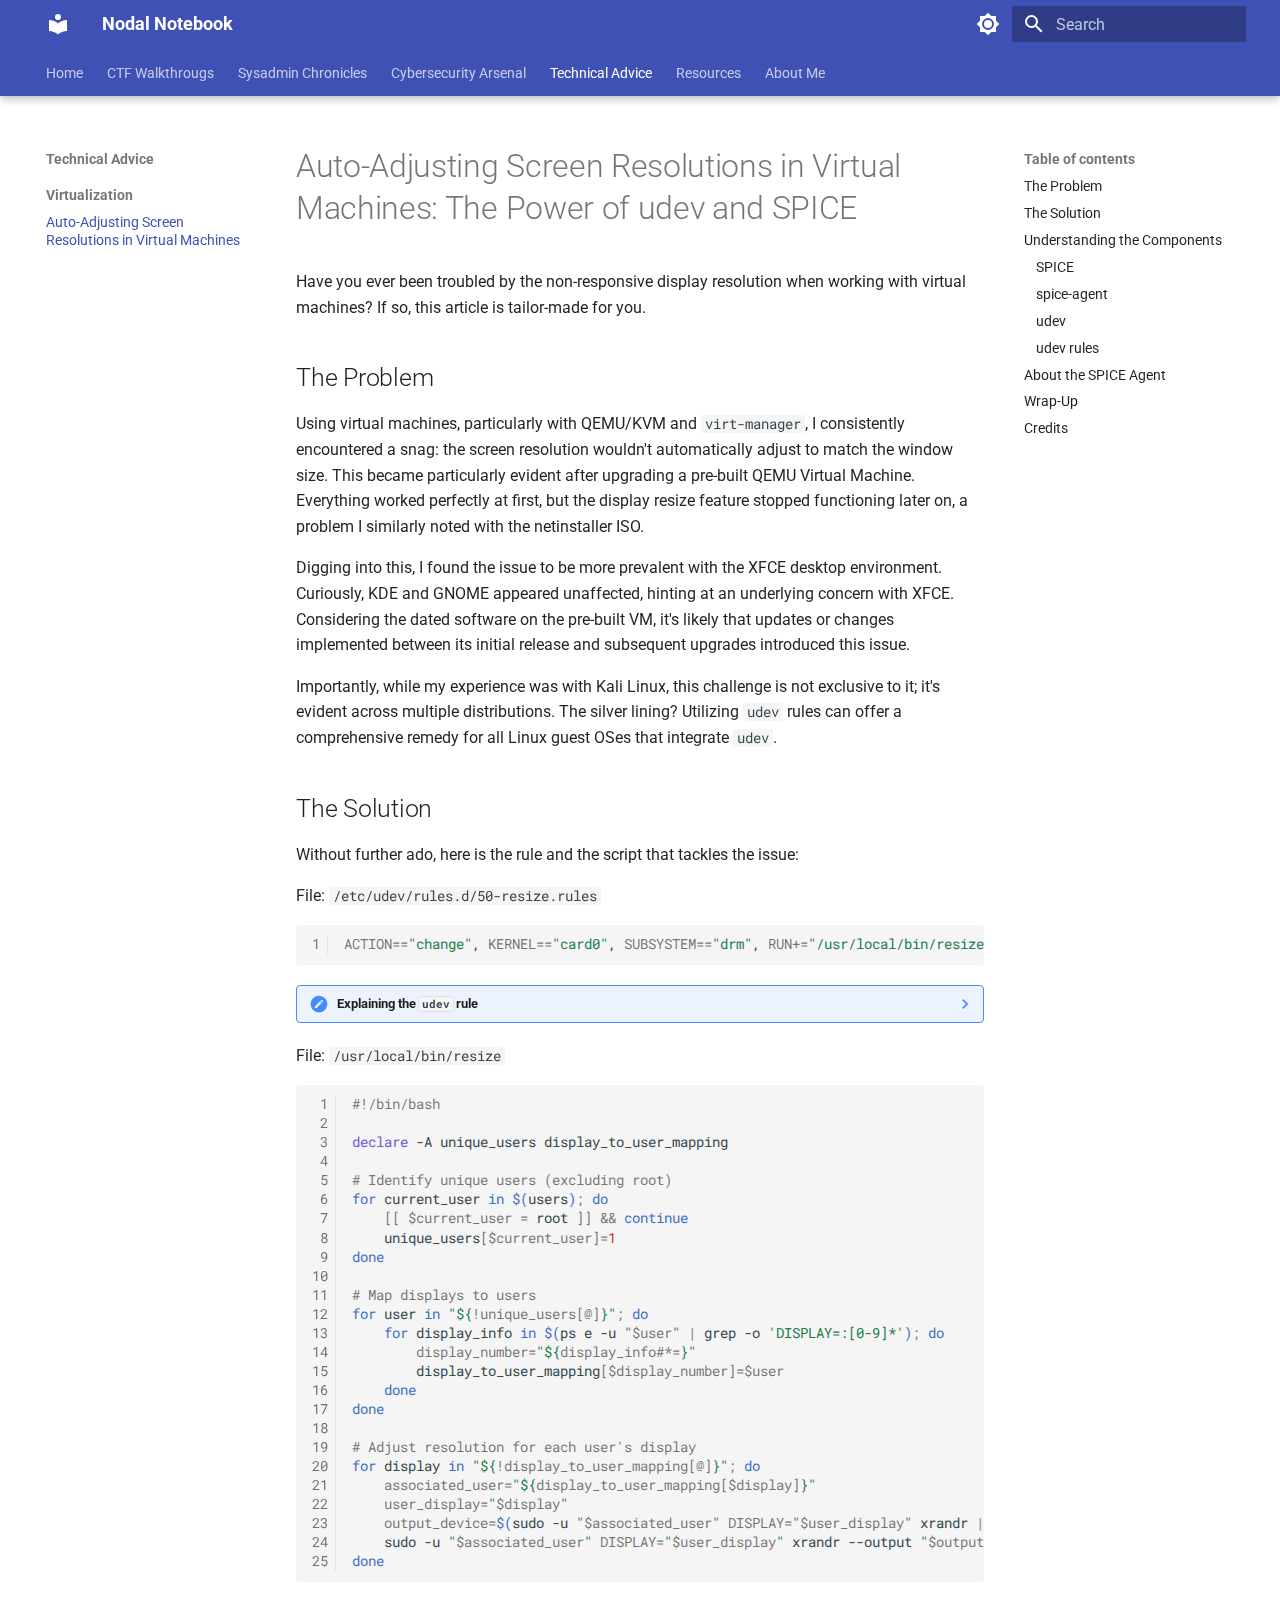
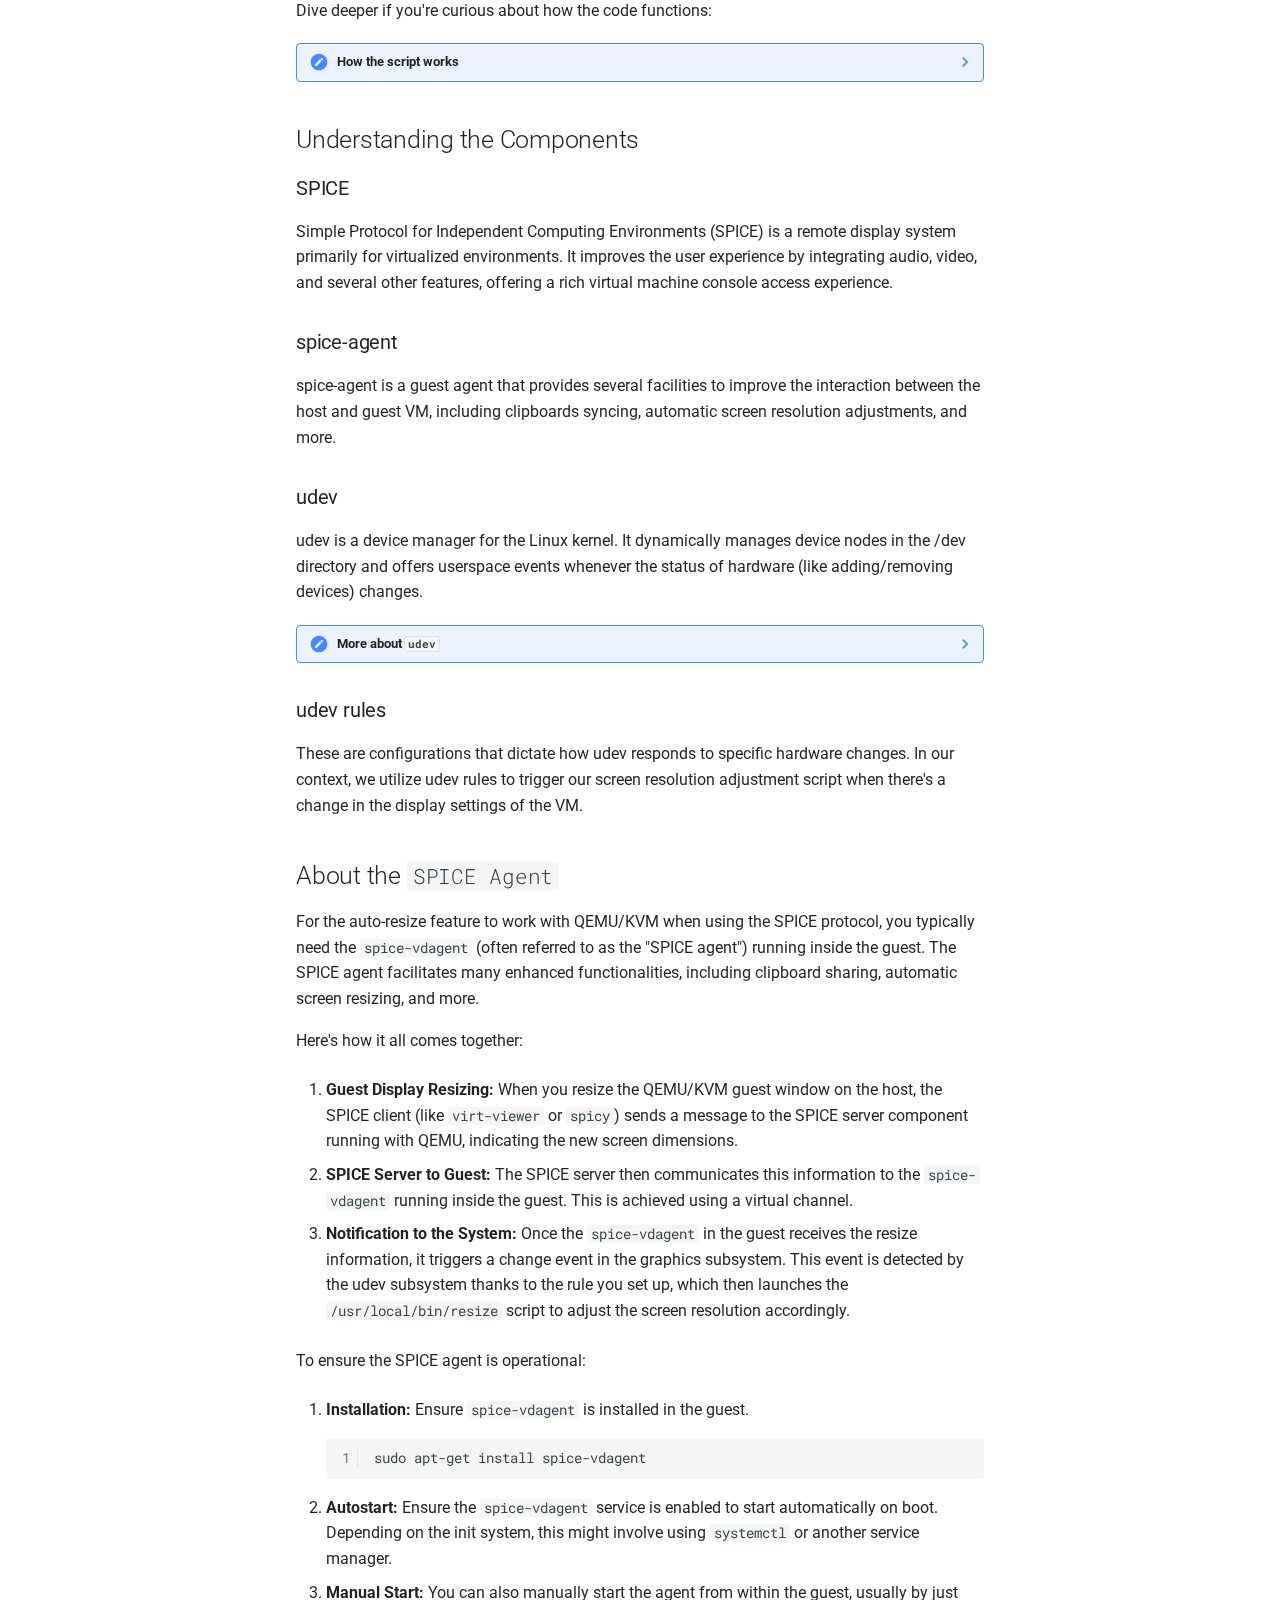
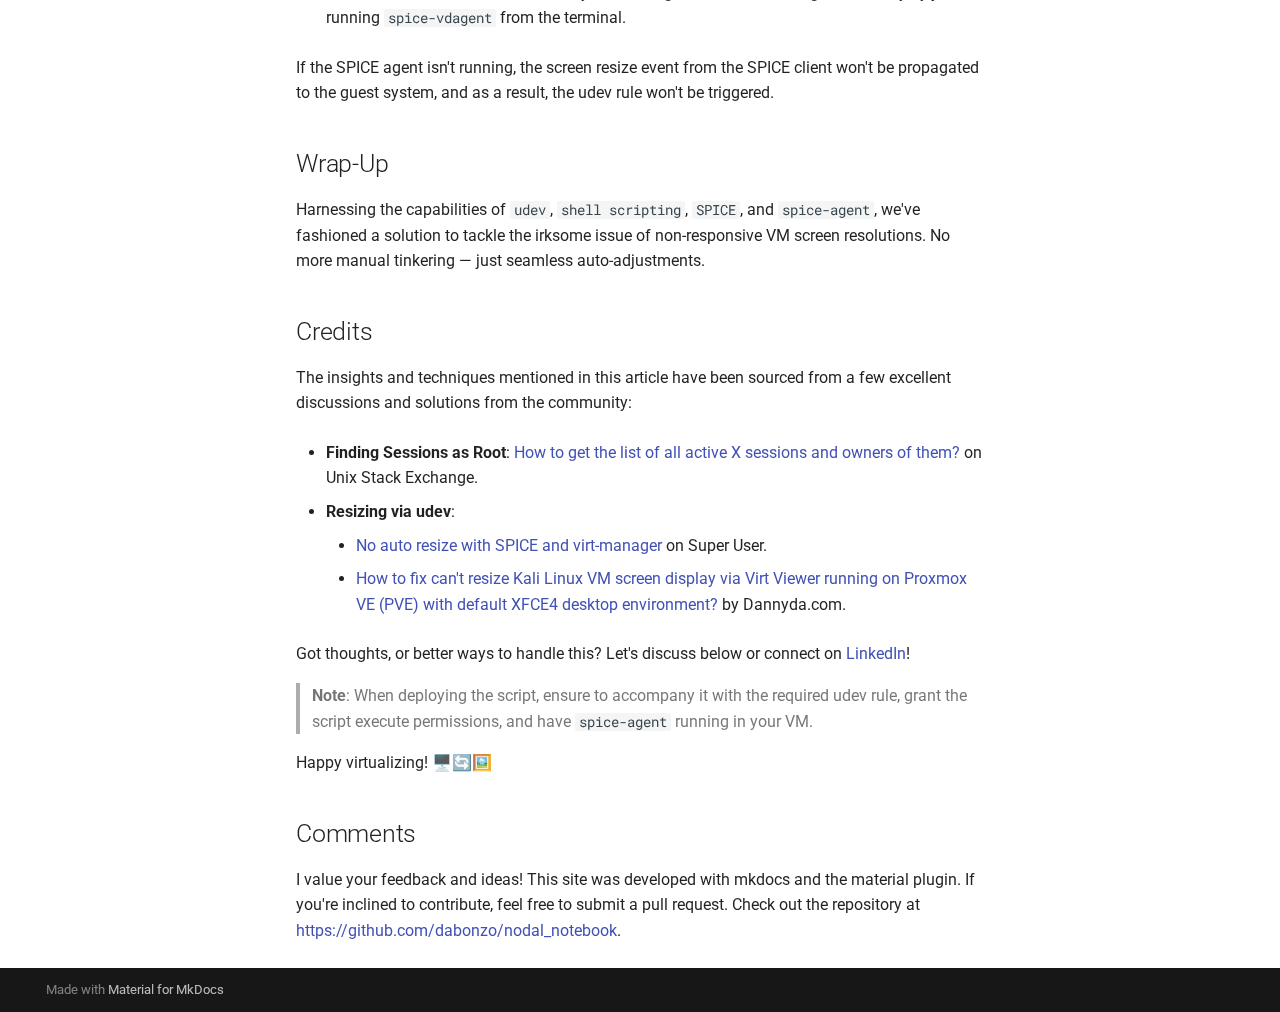
==== commit 15b9a09a: "Deployed ae35915 with MkDocs version: 1.5.2" ====
--- a/technical_advice/auto-adjusting-screen-resolutions-kvm-qemu-udev-spice/index.html
+++ b/technical_advice/auto-adjusting-screen-resolutions-kvm-qemu-udev-spice/index.html
@@ -627,6 +627,13 @@
 </li>
       
         <li class="md-nav__item">
+  <a href="#about-the-spice-agent" class="md-nav__link">
+    About the SPICE Agent
+  </a>
+  
+</li>
+      
+        <li class="md-nav__item">
   <a href="#wrap-up" class="md-nav__link">
     Wrap-Up
   </a>
@@ -780,6 +787,13 @@
         
       </ul>
     </nav>
+  
+</li>
+      
+        <li class="md-nav__item">
+  <a href="#about-the-spice-agent" class="md-nav__link">
+    About the SPICE Agent
+  </a>
   
 </li>
       
@@ -931,6 +945,35 @@
 </details>
 <h3 id="udev-rules">udev rules</h3>
 <p>These are configurations that dictate how udev responds to specific hardware changes. In our context, we utilize udev rules to trigger our screen resolution adjustment script when there's a change in the display settings of the VM.</p>
+<h2 id="about-the-spice-agent">About the <code>SPICE Agent</code></h2>
+<p>For the auto-resize feature to work with QEMU/KVM when using the SPICE protocol, you typically need the <code>spice-vdagent</code> (often referred to as the "SPICE agent") running inside the guest. The SPICE agent facilitates many enhanced functionalities, including clipboard sharing, automatic screen resizing, and more.</p>
+<p>Here's how it all comes together:</p>
+<ol>
+<li>
+<p><strong>Guest Display Resizing:</strong> When you resize the QEMU/KVM guest window on the host, the SPICE client (like <code>virt-viewer</code> or <code>spicy</code>) sends a message to the SPICE server component running with QEMU, indicating the new screen dimensions.</p>
+</li>
+<li>
+<p><strong>SPICE Server to Guest:</strong> The SPICE server then communicates this information to the <code>spice-vdagent</code> running inside the guest. This is achieved using a virtual channel.</p>
+</li>
+<li>
+<p><strong>Notification to the System:</strong> Once the <code>spice-vdagent</code> in the guest receives the resize information, it triggers a change event in the graphics subsystem. This event is detected by the udev subsystem thanks to the rule you set up, which then launches the <code>/usr/local/bin/resize</code> script to adjust the screen resolution accordingly.</p>
+</li>
+</ol>
+<p>To ensure the SPICE agent is operational:</p>
+<ol>
+<li>
+<p><strong>Installation:</strong> Ensure <code>spice-vdagent</code> is installed in the guest.
+    <div class="highlight"><table class="highlighttable"><tr><td class="linenos"><div class="linenodiv"><pre><span></span><span class="normal">1</span></pre></div></td><td class="code"><div><pre><span></span><code>sudo<span class="w"> </span>apt-get<span class="w"> </span>install<span class="w"> </span>spice-vdagent
+</code></pre></div></td></tr></table></div></p>
+</li>
+<li>
+<p><strong>Autostart:</strong> Ensure the <code>spice-vdagent</code> service is enabled to start automatically on boot. Depending on the init system, this might involve using <code>systemctl</code> or another service manager.</p>
+</li>
+<li>
+<p><strong>Manual Start:</strong> You can also manually start the agent from within the guest, usually by just running <code>spice-vdagent</code> from the terminal.</p>
+</li>
+</ol>
+<p>If the SPICE agent isn't running, the screen resize event from the SPICE client won't be propagated to the guest system, and as a result, the udev rule won't be triggered.</p>
 <h2 id="wrap-up">Wrap-Up</h2>
 <p>Harnessing the capabilities of <code>udev</code>, <code>shell scripting</code>, <code>SPICE</code>, and <code>spice-agent</code>, we've fashioned a solution to tackle the irksome issue of non-responsive VM screen resolutions. No more manual tinkering — just seamless auto-adjustments.</p>
 <h2 id="credits">Credits</h2>
